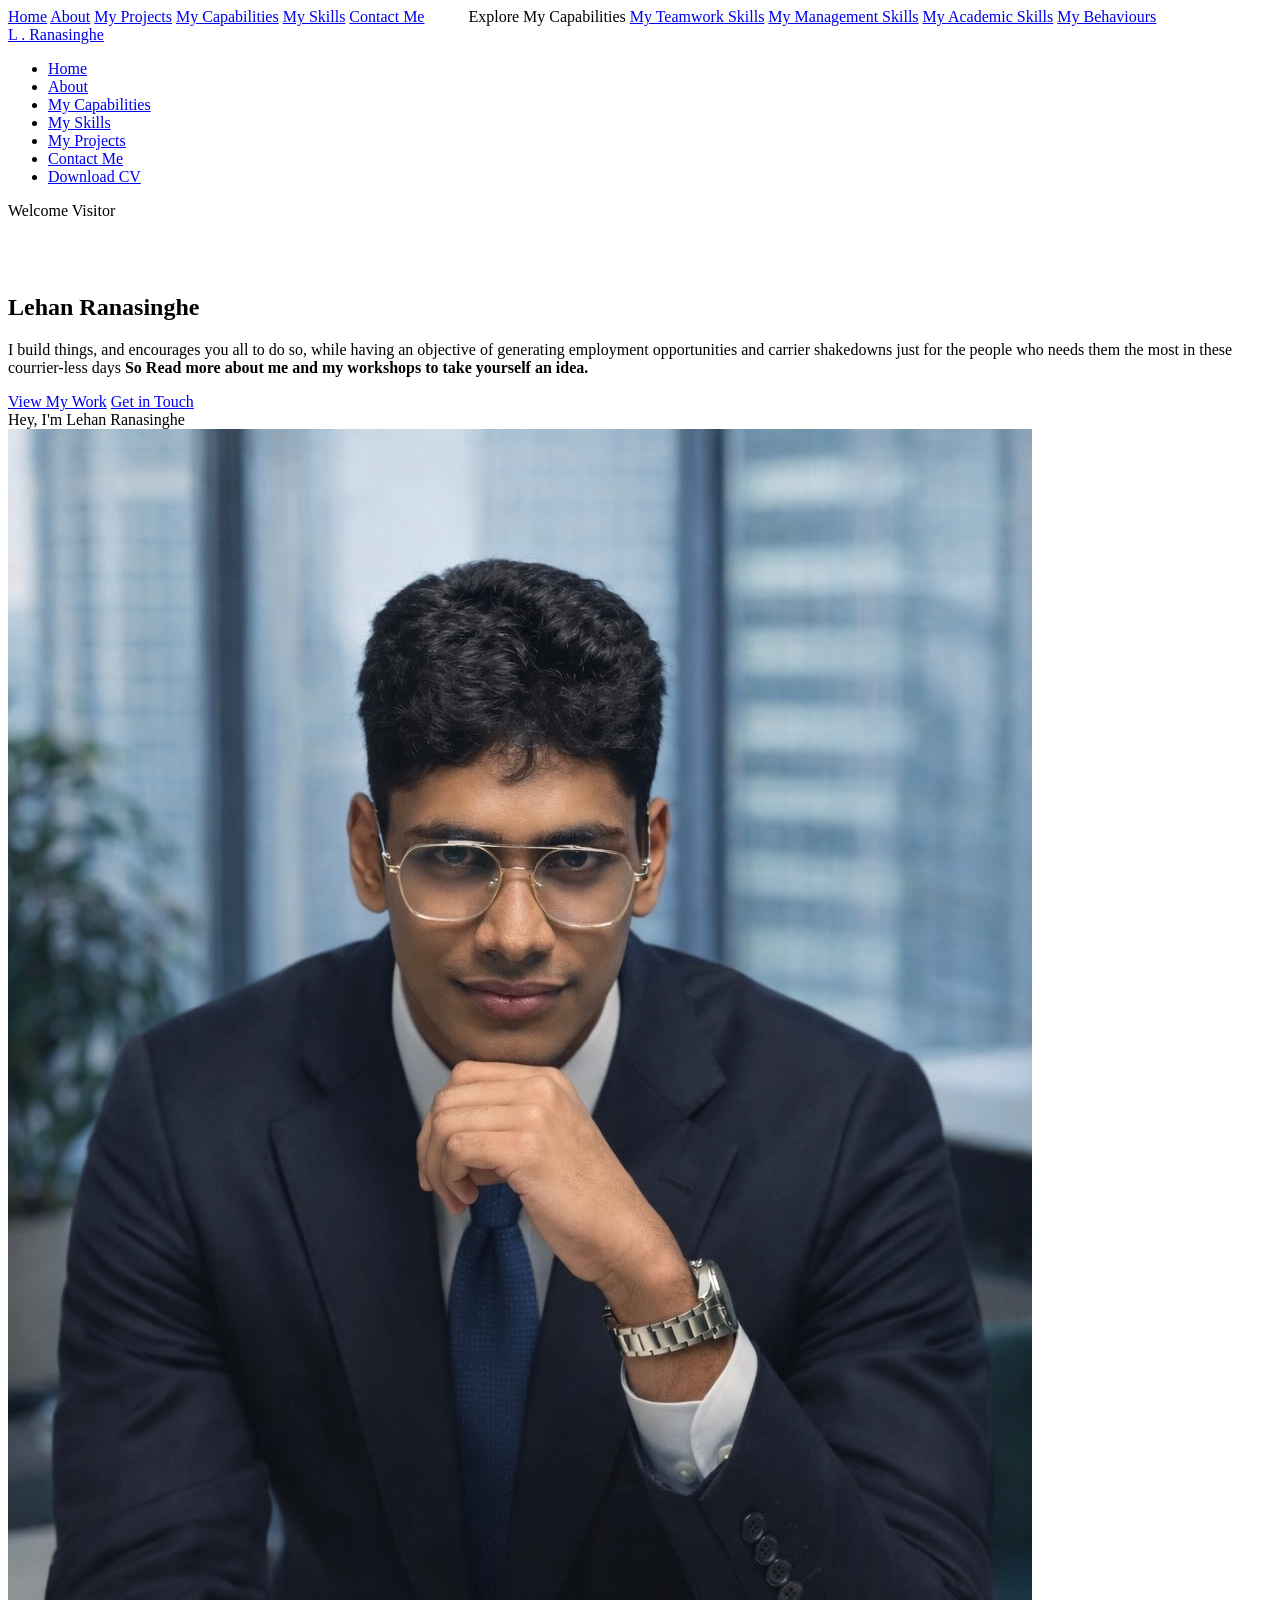
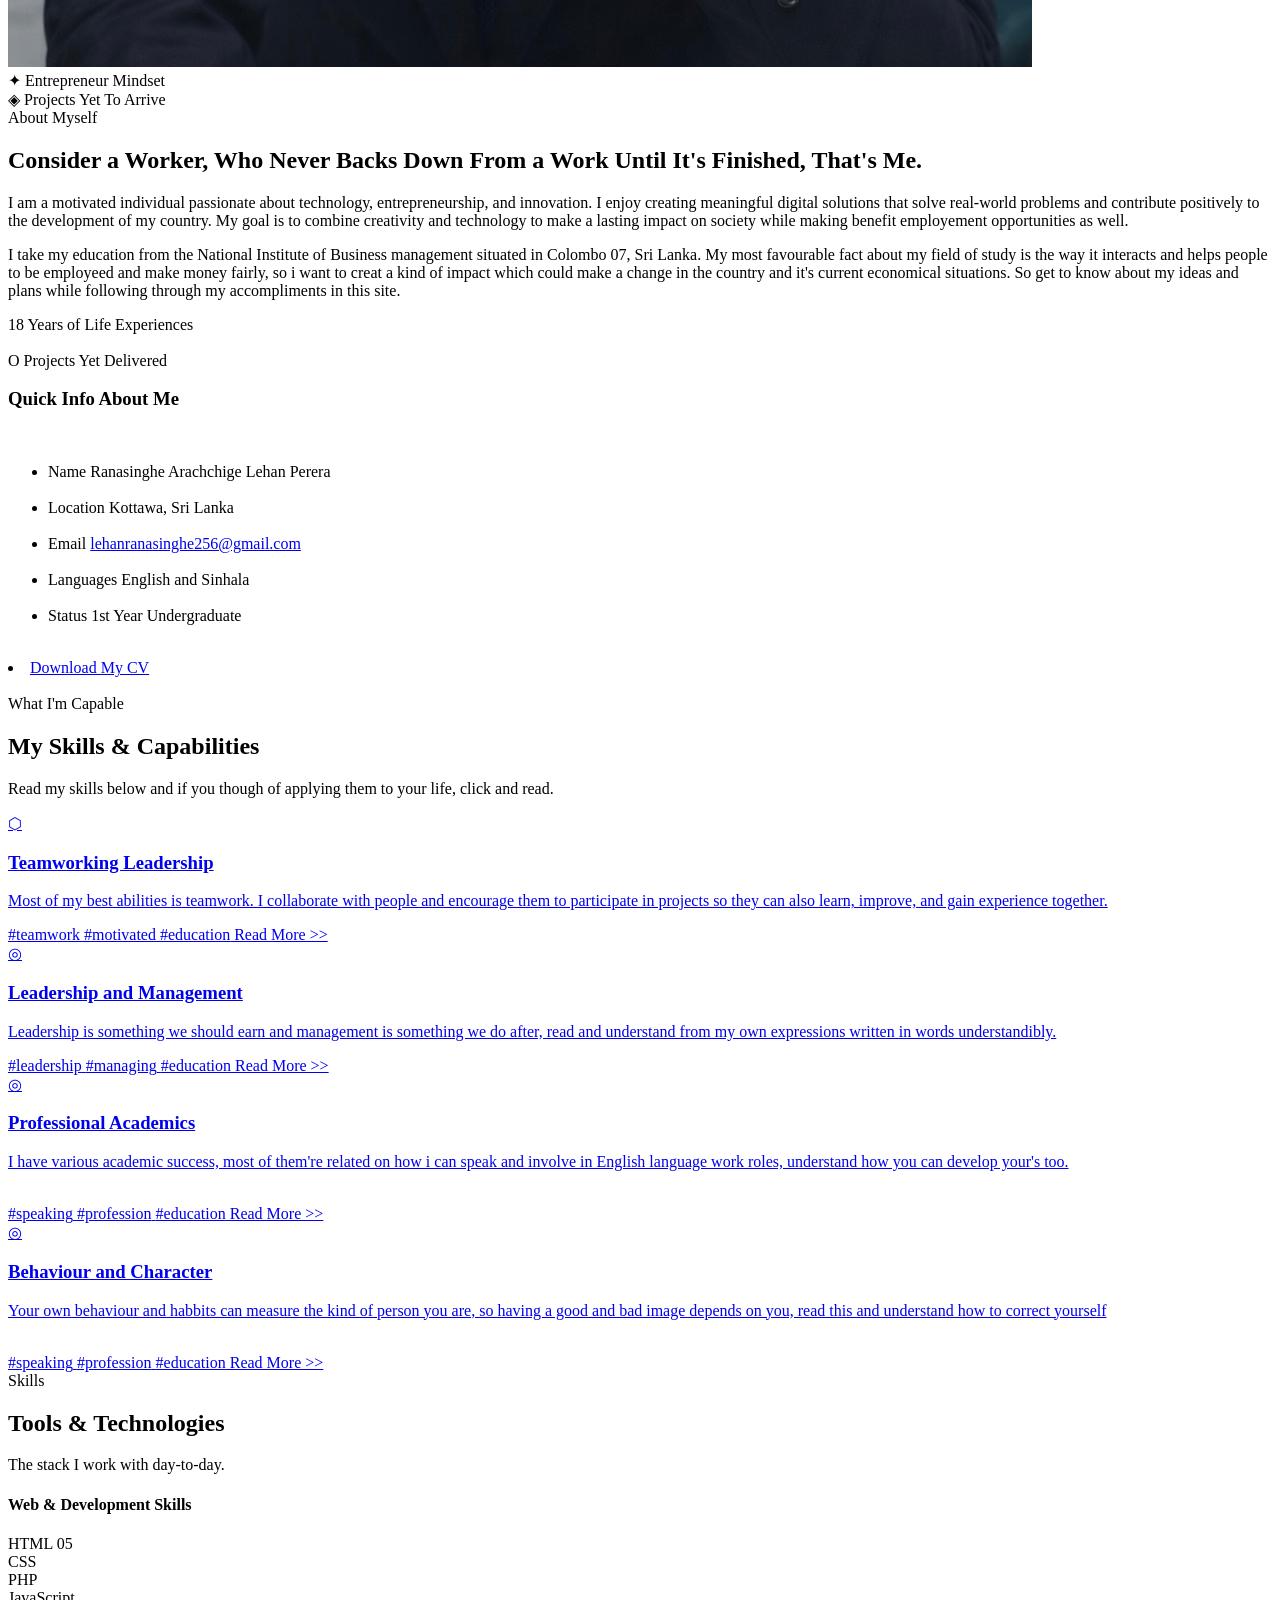
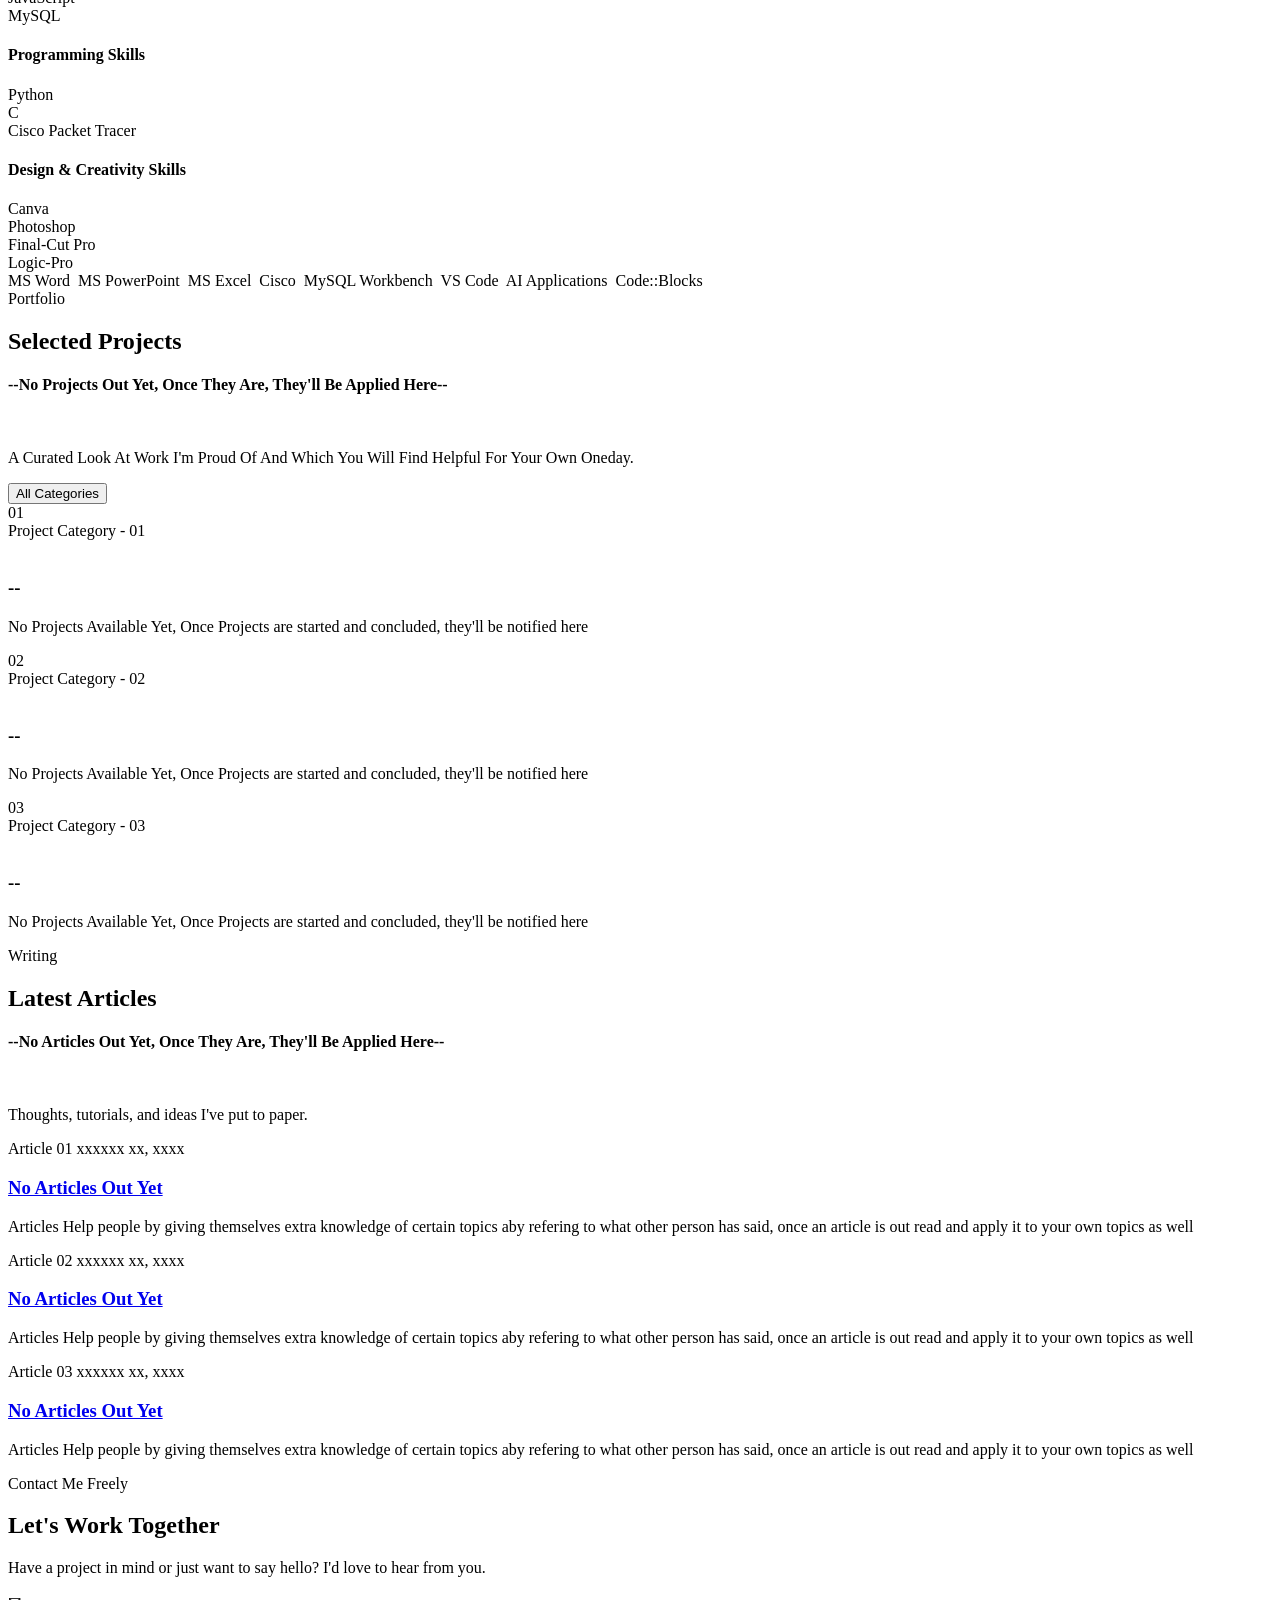
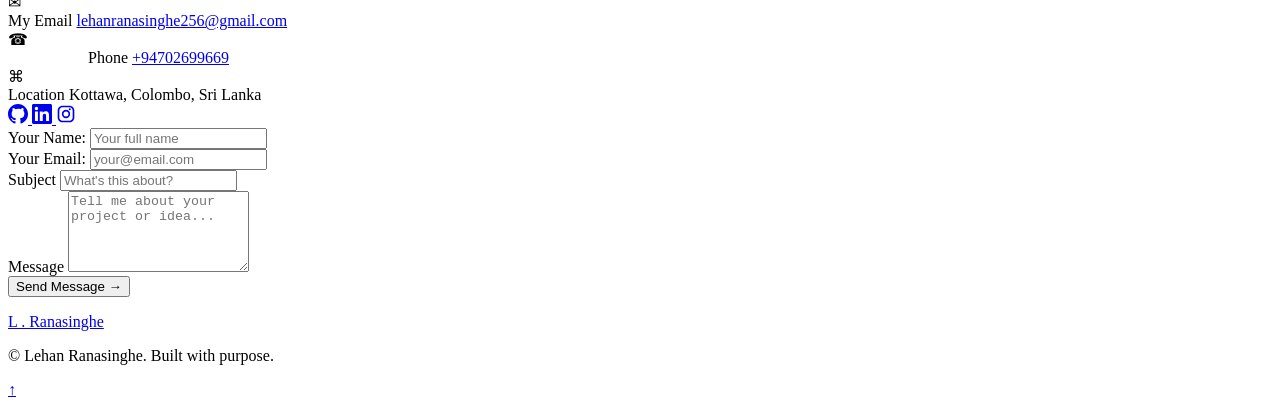
==== index.html @ 54880bdd "Add files via upload" ====
<!DOCTYPE html>
<html lang="en">
<head>
  <meta charset="UTF-8" />
  <meta name="viewport" content="width=device-width, initial-scale=1.0" />
  <title>Lehan Ranasinghe — Portfolio</title>
  <meta name="description" content="Personal portfolio — about me, roles, skills, projects, and contact." />
  <link rel="preconnect" href="https://fonts.googleapis.com" />
  <link rel="preconnect" href="https://fonts.gstatic.com" crossorigin />
  <link href="https://fonts.googleapis.com/css2?family=Syne:wght@400;500;600;700;800&family=DM+Sans:ital,opsz,wght@0,9..40,300;0,9..40,400;0,9..40,500;1,9..40,300&display=swap" rel="stylesheet" />
  <link rel="stylesheet" href="style.css" />
</head>
<body>
  <header>
    <!-- HAMBURGER BUTTON -->
    <div class="menu-btn" id="menuBtn">
        <span></span>
        <span></span>
        <span></span>
    </div>
</header>
<!-- MOBILE NAVIGATION -->
<nav class="mobile-menu" id="mobileMenu">
    <a href="#home">Home</a>
    <a href="#about">About</a>
    <a href="#projects">My Projects</a>
    <a href="#roles">My Capabilities</a>
    <a href="#skills">My Skills</a>
    <a href="#contact">Contact Me</a>
    &nbsp;&nbsp;&nbsp;&nbsp;&nbsp;&nbsp;&nbsp;&nbsp;&nbsp;&nbsp;Explore My Capabilities 
    <a href="teamwork.html">My Teamwork Skills</a>
    <a href="management.html">My Management Skills</a>
    <a href="academics.html">My Academic Skills</a>
    <a href="behaviour.html">My Behaviours</a>
</nav>
<!-- JAVASCRIPT -->
<script>
const menuBtn = document.getElementById("menuBtn");
const mobileMenu = document.getElementById("mobileMenu");
menuBtn.addEventListener("click", () => {

    menuBtn.classList.toggle("active");
    mobileMenu.classList.toggle("active");
});
</script>
  <!-- ═══════════ NAV ═══════════ -->
  <nav id="navbar">
    <div class="nav-inner">
      <a href="#home" class="nav-logo">L . Ranasinghe</a>
      <ul class="nav-links" id="navLinks">
        <li><a href="#home">Home</a></li>
        <li><a href="#about">About</a></li>
        <li><a href="#roles">My Capabilities</a></li>
        <li><a href="#skills">My Skills</a></li>
        <li><a href="#projects">My Projects</a></li>
        <li><a href="#contact">Contact Me</a></li>
        <li><a href="[data-uri]" class="nav-cta" download>Download CV</a></li>
      </ul>
    </div>
  </nav>
  <!-- ═══════════ HERO ═══════════ -->
  <section id="home" class="hero">
    <div class="hero-bg-grid"></div>
    <div class="hero-content">
      <div class="hero-badge">Welcome Visitor</div><br><br><br>
      <h1 class="hero-name">Lehan Ranasinghe<span class="dot"></span></h1>
      <p class="hero-sub">
        I build things, and encourages you all to do so, while having an objective of 
        generating employment opportunities and carrier shakedowns just for the people who
        needs them the most in these courrier-less days <strong>So Read more about me and my workshops to take yourself an idea.</strong>
      </p>
      <div class="hero-actions">
        <a href="#projects" class="btn btn-primary">View My Work</a>
        <a href="#contact" class="btn btn-ghost">Get in Touch</a>
      </div>
      <div class="hero-scroll">
        <span>Hey, I'm Lehan Ranasinghe</span>
        <div class="scroll-line"></div>
      </div>
    </div>
    <div class="hero-visual">
      <div class="avatar-ring">
        <div class="avatar-inner">
          <!-- Replace src with your actual photo -->
          <div class="avatar-initials"><img src="me.jpg" alt="Myself"></div>
        </div>
        <div class="ring r1"></div>
        <div class="ring r2"></div>
        <div class="ring r3"></div>
      </div>
      <div class="floating-card fc1">
        <span class="fc-icon">✦</span>
        <span>Entrepreneur Mindset</span>
      </div>
      <div class="floating-card fc2">
        <span class="fc-icon">◈</span>
        <span>Projects Yet To Arrive</span>
      </div>
    </div>
  </section>

  <!-- ═══════════ ABOUT ═══════════ -->
  <section id="about" class="section">
    <div class="container">
      <div class="section-label">About Myself</div>
      <div class="about-grid">
        <div class="about-text">
          <h2>Consider a Worker, Who Never Backs Down From a Work Until It's Finished, That's Me.</h2>
          <p>
            I am a motivated individual passionate about technology, entrepreneurship, and innovation. 
            I enjoy creating meaningful digital solutions that solve real-world problems and contribute positively to the development of my country.
             My goal is to combine creativity and technology to make a lasting impact on society while 
             making benefit employement opportunities as well.
          </p>
          <p>
            I take my education from the National Institute of Business management situated in Colombo 07, Sri Lanka.
            My most favourable fact about my field of study is the way it interacts and helps people to be employeed and make
            money fairly, so i want to creat a kind of impact which could make a change in the country and it's current economical
            situations. So get to know about my ideas and plans while following through my accompliments in this site.
          </p>
          <div class="about-stats">
            <div class="stat">
              <span class="stat-num">18</span>
              <span class="stat-label">Years of Life Experiences</span>
            </div>&nbsp;&nbsp;&nbsp;&nbsp;&nbsp;&nbsp;&nbsp;&nbsp;&nbsp;&nbsp;&nbsp;
            <div class="stat">
              <span class="stat-num">O</span>
              <span class="stat-label">Projects Yet Delivered</span>
            </div>
            <div class="stat">
              <span class="stat-num"></span>
              <span class="stat-label"></span>
            </div>
          </div>
        </div>
        <div class="about-aside">
          <div class="info-card">
            <h3>Quick Info About Me</h3><br>
            <ul class="info-list">
              <li>
                <span class="info-key">Name</span>
                <span class="info-val">Ranasinghe Arachchige Lehan Perera</span>
              </li><br>
              <li>
                <span class="info-key">Location</span>
                <span class="info-val">Kottawa, Sri Lanka</span>
              </li><br>
              <li>
                <span class="info-key">Email</span>
                <span class="info-val"><a href="mailto:you@example.com">lehanranasinghe256@gmail.com</a></span>
              </li><br>
              <li>
                <span class="info-key">Languages</span>
                <span class="info-val">English and Sinhala</span>
              </li><br>
              <li>
                <span class="info-key">Status</span>
                <span class="info-val available">1st Year Undergraduate</span>
              </li><br>
            </ul>
           <li><a href="[data-uri]" class="nav-cta" download>Download My CV</a></li>
            </a><br>
          </div>
        </div>
      </div>
    </div>
  </section>

  <!-- ═══════════ SKILLS ═══════════ -->
  <section id="roles" class="section section-dark">
    <div class="container">
      <div class="section-label">What I'm Capable</div>
      <h2 class="section-title">My Skills &amp; Capabilities</h2>
      <p class="section-sub">Read my skills below and if you though of applying them to your life, click and read.</p>
      <div class="roles-grid">

    <a href="teamwork.html" class="role-link">
    <div class="role-card">
    <div class="role-icon">⬡</div>
       <h3>Teamworking Leadership</h3>
    <p>
      Most of my best abilities is teamwork. I collaborate with people and
      encourage them to participate in projects so they can also learn,
      improve, and gain experience together.
    </p>
    <div class="role-tags">
      <span>#teamwork</span>
      <span>#motivated</span>
      <span>#education</span>
      Read More >>
    </div>
  </div>
</a>
        <a href="management.html" class="role-link">
        <div class="role-card">
          <div class="role-icon">◎</div>
          <h3>Leadership and Management</h3>
          <p>Leadership is something we should earn and management is something we do after, read and understand from my own expressions written in words understandibly.
          </p>
          <div class="role-tags">
            <span>#leadership</span>
            <span>#managing</span>
            <span>#education</span>
            Read More >>
      </div>
    </div>
</a>

           <a href="academics.html" class="role-link">
        <div class="role-card">
          <div class="role-icon">◎</div>
          <h3>Professional Academics</h3>
          <p>I have various academic success, most of them're related on how i can speak and involve in English language work roles, understand how you can develop your's too.
          </p><br>
          <div class="role-tags">
            <span>#speaking</span>
            <span>#profession</span>
            <span>#education</span>
            Read More >>
      </div>
    </div>
</a>

        <a href="behaviour.html" class="role-link">
        <div class="role-card">
          <div class="role-icon">◎</div>
          <h3>Behaviour and Character</h3>
          <p>Your own behaviour and habbits can measure the kind of person you are, so having a good and bad image depends on you, read this and understand how to correct yourself</p><br>
          <div class="role-tags">
            <span>#speaking</span>
            <span>#profession</span>
            <span>#education</span>
            Read More >>
      </div>
    </div>
</a>
  </section>

  <!-- ═══════════ SKILLS ═══════════ -->
  <section id="skills" class="section">
    <div class="container">
      <div class="section-label">Skills</div>
      <h2 class="section-title">Tools &amp; Technologies</h2>
      <p class="section-sub">The stack I work with day-to-day.</p>
      <div class="skills-categories">

        <div class="skills-group">
          <h4>Web &amp; Development Skills</h4>
          <div class="skills-list">
            <div class="skill-item">
              <span class="skill-name">HTML 05</span>
              <div class="skill-bar"><div class="skill-fill" style="--pct:90%"></div></div>
            </div>
            <div class="skill-item">
              <span class="skill-name">CSS</span>
              <div class="skill-bar"><div class="skill-fill" style="--pct:80%"></div></div>
            </div>
            <div class="skill-item">
              <span class="skill-name">PHP</span>
              <div class="skill-bar"><div class="skill-fill" style="--pct:75%"></div></div>
            </div>
            <div class="skill-item">
              <span class="skill-name">JavaScript</span>
              <div class="skill-bar"><div class="skill-fill" style="--pct:75%"></div></div>
            </div>
            <div class="skill-item">
              <span class="skill-name">MySQL</span>
              <div class="skill-bar"><div class="skill-fill" style="--pct:90%"></div></div>
            </div>
          </div>
        </div>

        <div class="skills-group">
          <h4>Programming Skills</h4>
          <div class="skills-list">
            <div class="skill-item">
              <span class="skill-name">Python</span>
              <div class="skill-bar"><div class="skill-fill" style="--pct:85%"></div></div>
            </div>
            <div class="skill-item">
              <span class="skill-name">C</span>
              <div class="skill-bar"><div class="skill-fill" style="--pct:70%"></div></div>
            </div>
            <div class="skill-item">
              <span class="skill-name">Cisco Packet Tracer</span>
              <div class="skill-bar"><div class="skill-fill" style="--pct:65%"></div></div>
            </div>
          </div>
        </div>

        <div class="skills-group">
          <h4>Design &amp; Creativity Skills</h4>
          <div class="skills-list">
            <div class="skill-item">
              <span class="skill-name">Canva</span>
              <div class="skill-bar"><div class="skill-fill" style="--pct:95%"></div></div>
            </div>
            <div class="skill-item">
              <span class="skill-name">Photoshop</span>
              <div class="skill-bar"><div class="skill-fill" style="--pct:78%"></div></div>
            </div>
            <div class="skill-item">
              <span class="skill-name">Final-Cut Pro</span>
              <div class="skill-bar"><div class="skill-fill" style="--pct:60%"></div></div>
            </div>
             <div class="skill-item">
              <span class="skill-name">Logic-Pro</span>
              <div class="skill-bar"><div class="skill-fill" style="--pct:78%"></div></div>
            </div>
          </div>
        </div>

      </div>

      <div class="tools-cloud">
        <span>MS Word</span>&nbsp;
        <span>MS PowerPoint</span>&nbsp;
        <span>MS Excel</span>&nbsp;
        <span>Cisco</span>&nbsp;
        <span>MySQL Workbench</span>&nbsp;
        <span>VS Code</span>&nbsp;
        <span>AI Applications</span>&nbsp;
        <span>Code::Blocks</span>&nbsp;
      </div>
    </div>
  </section>

  <!-- ═══════════ PROJECTS ═══════════ -->
  <section id="projects" class="section section-dark">
    <div class="container">
      <div class="section-label">Portfolio</div>
      <h2 class="section-title">Selected Projects</h2>
      <h4>--No Projects Out Yet, Once They Are, They'll Be Applied Here--</h4><br>
      <p class="section-sub">A Curated Look At Work I'm Proud Of And Which You Will Find Helpful For Your Own Oneday.</hp>

      <div class="projects-filter">
        <button class="filter-btn active" data-filter="all">All Categories</button>
      </div>

      <div class="projects-grid" id="projectsGrid">
        <div class="project-card" data-cat="cat1">
          <div class="project-num">01</div>
          <div class="project-body">
            <div class="project-tags"><span>Project Category - 01</span></span></div><br>
            <h3> -- </h3>
            <p>No Projects Available Yet, Once Projects are started and concluded, they'll be notified here</p>
            <div class="project-links">
              <!--<a href="#" target="_blank">Live Demo →</a>
              <a href="#" target="_blank">GitHub →</a> -->
            </div>
          </div>
        </div>

        <div class="project-card" data-cat="cat1">
          <div class="project-num">02</div>
          <div class="project-body">
            <div class="project-tags"><span>Project Category - 02</span></span></div><br>
            <h3> -- </h3>
            <p>No Projects Available Yet, Once Projects are started and concluded, they'll be notified here</p>
            <div class="project-links">
              <!--<a href="#" target="_blank">Live Demo →</a>
              <a href="#" target="_blank">GitHub →</a> -->
            </div>
          </div>
        </div>

         <div class="project-card" data-cat="cat1">
          <div class="project-num">03</div>
          <div class="project-body">
            <div class="project-tags"><span>Project Category - 03</span></span></div><br>
            <h3> -- </h3>
            <p>No Projects Available Yet, Once Projects are started and concluded, they'll be notified here</p>
            <div class="project-links">
              <!--<a href="#" target="_blank">Live Demo →</a>
              <a href="#" target="_blank">GitHub →</a> -->
            </div>
          </div>
        </div>

        <!-- <div class="project-card" data-cat="cat3">
          <div class="project-num">04</div>
          <div class="project-body">
            <div class="project-tags"><span>Category 3</span></div>
            <h3>Project Title Four</h3>
            <p>A concise description of what this project is, what problem it solves, and what impact it had. Be proud of it.</p>
            <div class="project-links">
              <a href="#" target="_blank">Live Demo →</a>
              <a href="#" target="_blank">GitHub →</a>
            </div>
          </div>
        </div>

        <div class="project-card" data-cat="cat2">
          <div class="project-num">05</div>
          <div class="project-body">
            <div class="project-tags"><span>Category 2</span></div>
            <h3>Project Title Five</h3>
            <p>A concise description of what this project is, what problem it solves, and what impact it had. Be proud of it.</p>
            <div class="project-links">
              <a href="#" target="_blank">Live Demo →</a>
              <a href="#" target="_blank">GitHub →</a>
            </div>
          </div>
        </div>

        <div class="project-card" data-cat="cat3">
          <div class="project-num">06</div>
          <div class="project-body">
            <div class="project-tags"><span>Category 3</span></div>
            <h3>Project Title Six</h3>
            <p>A concise description of what this project is, what problem it solves, and what impact it had. Be proud of it.</p>
            <div class="project-links">
              <a href="#" target="_blank">Live Demo →</a>
              <a href="#" target="_blank">GitHub →</a>
            </div>
          </div>
        </div> 
      </div> 
    </div> -->
  </section> 

  <!-- ═══════════ BLOG ═══════════ -->
  <section id="blog" class="section">
    <div class="container">
      <div class="section-label">Writing</div>
      <h2 class="section-title">Latest Articles</h2>
      <h4>--No Articles Out Yet, Once They Are, They'll Be Applied Here--</h4><br>
      <p class="section-sub">Thoughts, tutorials, and ideas I've put to paper.</p>
      <div class="blog-grid">

        <article class="blog-card">
          <div class="blog-meta">
            <span class="blog-cat">Article 01</span>
            <span class="blog-date">xxxxxx xx, xxxx</span>
          </div>
          <h3><a href="#">No Articles Out Yet</a></h3>
          <p>Articles Help people by giving themselves extra knowledge of certain topics aby refering to what other person has said, once an article is
            out read and apply it to your own topics as well</p>
           <!-- <a href="#" class="blog-read">Read Article →</a> -->
        </article>

          <article class="blog-card">
          <div class="blog-meta">
            <span class="blog-cat">Article 02</span>
            <span class="blog-date">xxxxxx xx, xxxx</span>
          </div>
          <h3><a href="#">No Articles Out Yet</a></h3>
          <p>Articles Help people by giving themselves extra knowledge of certain topics aby refering to what other person has said, once an article is
            out read and apply it to your own topics as well</p>
           <!-- <a href="#" class="blog-read">Read Article →</a> -->
        </article>

          <article class="blog-card">
          <div class="blog-meta">
            <span class="blog-cat">Article 03</span>
            <span class="blog-date">xxxxxx xx, xxxx</span>
          </div>
          <h3><a href="#">No Articles Out Yet</a></h3>
          <p>Articles Help people by giving themselves extra knowledge of certain topics aby refering to what other person has said, once an article is
            out read and apply it to your own topics as well</p>
           <!-- <a href="#" class="blog-read">Read Article →</a> -->
        </article>

      </div>
    </div>
  </section>

  <!-- ═══════════ CONTACT ═══════════ -->
  <section id="contact" class="section section-dark">
    <div class="container">
      <div class="section-label">Contact Me Freely</div>
      <h2 class="section-title">Let's Work Together</h2>
      <p class="section-sub">Have a project in mind or just want to say hello? I'd love to hear from you.</p>

      <div class="contact-grid">
        <div class="contact-info">
          <div class="contact-item">
            <div class="contact-icon">✉</div>
            <div>
              <span class="contact-label">My Email</span>
              <a href="mailto:lehanranasinghe256@gmail.com" class="contact-value">lehanranasinghe256@gmail.com</a>
            </div>
          </div>
          <div class="contact-item">
            <div class="contact-icon">☎</div>
            <div>
              <span class="contact-label">&nbsp;&nbsp;&nbsp;&nbsp;&nbsp;&nbsp;&nbsp;&nbsp;&nbsp;&nbsp;&nbsp;&nbsp;&nbsp;&nbsp;&nbsp;&nbsp;&nbsp;&nbsp;&nbsp;&nbsp;Phone</span>
              <a href="tel:+94702699669" class="contact-value">+94702699669</a>
            </div>
          </div>
          <div class="contact-item">
            <div class="contact-icon">⌘</div>
            <div>
              <span class="contact-label">Location</span>
              <span class="contact-value">Kottawa, Colombo, Sri Lanka</span>
            </div>
          </div>
          <div class="social-links">
            <a href="https://github.com/lehanranasinghe256" target="_blank" class="social-btn" aria-label="GitHub">
              <svg width="20" height="20" viewBox="0 0 24 24" fill="currentColor"><path d="M12 0C5.374 0 0 5.373 0 12c0 5.302 3.438 9.8 8.207 11.387.599.111.793-.261.793-.577v-2.234c-3.338.726-4.033-1.416-4.033-1.416-.546-1.387-1.333-1.756-1.333-1.756-1.089-.745.083-.729.083-.729 1.205.084 1.839 1.237 1.839 1.237 1.07 1.834 2.807 1.304 3.492.997.107-.775.418-1.305.762-1.604-2.665-.305-5.467-1.334-5.467-5.931 0-1.311.469-2.381 1.236-3.221-.124-.303-.535-1.524.117-3.176 0 0 1.008-.322 3.301 1.23A11.509 11.509 0 0112 5.803c1.02.005 2.047.138 3.006.404 2.291-1.552 3.297-1.23 3.297-1.23.653 1.653.242 2.874.118 3.176.77.84 1.235 1.911 1.235 3.221 0 4.609-2.807 5.624-5.479 5.921.43.372.823 1.102.823 2.222v3.293c0 .319.192.694.801.576C20.566 21.797 24 17.3 24 12c0-6.627-5.373-12-12-12z"/></svg>
            </a>
            <a href="https://linkedin.com/in/lehanranasinghe" target="_blank" class="social-btn" aria-label="LinkedIn">
              <svg width="20" height="20" viewBox="0 0 24 24" fill="currentColor"><path d="M20.447 20.452h-3.554v-5.569c0-1.328-.027-3.037-1.852-3.037-1.853 0-2.136 1.445-2.136 2.939v5.667H9.351V9h3.414v1.561h.046c.477-.9 1.637-1.85 3.37-1.85 3.601 0 4.267 2.37 4.267 5.455v6.286zM5.337 7.433a2.062 2.062 0 01-2.063-2.065 2.064 2.064 0 112.063 2.065zm1.782 13.019H3.555V9h3.564v11.452zM22.225 0H1.771C.792 0 0 .774 0 1.729v20.542C0 23.227.792 24 1.771 24h20.451C23.2 24 24 23.227 24 22.271V1.729C24 .774 23.2 0 22.222 0h.003z"/></svg>
            </a>
            <a href="https://www.instagram.com/itzunreal_256" target="_blank" class="social-btn" aria-label="Instagram">
              <svg width="20" height="20" viewBox="0 0 24 24" fill="currentColor">
              <path d="M7.75 2C4.574 2 2 4.574 2 7.75v8.5C2 19.426 4.574 22 7.75 22h8.5C19.426 22 22 19.426 22 16.25v-8.5C22 4.574 19.426 2 16.25 2h-8.5zm0 2h8.5C18.322 4 20 5.678 20 7.75v8.5C20 18.322 18.322 20 16.25 20h-8.5C5.678 20 4 18.322 4 16.25v-8.5C4 5.678 5.678 4 7.75 4zm8.75 1a1.25 1.25 0 100 2.5 1.25 1.25 0 000-2.5zM12 7a5 5 0 100 10 5 5 0 000-10zm0 2a3 3 0 110 6 3 3 0 010-6z"/>
              </svg>
            </a>
            </a>
          </div>
        </div>

        <form class="contact-form" id="contactForm" onsubmit="handleFormSubmit(event)">
          <div class="form-row">
            <div class="form-group">
              <label for="name">Your Name:</label>
              <input type="text" id="name" placeholder="Your full name" required />
            </div>
            <div class="form-group">
              <label for="email">Your Email:</label>
              <input type="email" id="email" placeholder="your@email.com" required />
            </div>
          </div>
          <div class="form-group">
            <label for="subject">Subject</label>
            <input type="text" id="subject" placeholder="What's this about?" required />
          </div>
          <div class="form-group">
            <label for="message">Message</label>
            <textarea id="message" rows="5" placeholder="Tell me about your project or idea..." required></textarea>
          </div>
          <button type="submit" class="btn btn-primary full-width" id="submitBtn">
            Send Message →
          </button>
          <p class="form-note" id="formStatus"></p>
        </form>
      </div>
    </div>
    <script>
function handleFormSubmit(event) {
    event.preventDefault();

    const submitBtn = document.getElementById("submitBtn");
    const formStatus = document.getElementById("formStatus");

    // Get input values
    const name = document.getElementById("name").value;
    const email = document.getElementById("email").value;
    const subject = document.getElementById("subject").value;

    // Change button text while "sending"
    submitBtn.innerHTML = "Sending...";
    submitBtn.disabled = true;

    // Simulate sending process
    setTimeout(() => {
        formStatus.innerHTML = `
            ✅ Thank you, <strong>${name}</strong>! 
            Your message about "<strong>${subject}</strong>" has been sent successfully.
        `;

        formStatus.style.color = "#22c55e";

        // Reset form
        document.getElementById("contactForm").reset();

        // Restore button
        submitBtn.innerHTML = "Send Message →";
        submitBtn.disabled = false;
    }, 1500);
}
</script>
  </section>

  <!-- ═══════════ FOOTER ═══════════ -->
  <footer class="footer">
    <div class="container">
      <div class="footer-inner">
        <a href="#home" class="nav-logo">L . Ranasinghe<span class="dot"></span></a>
        <p class="footer-copy">© <span id="year"></span> Lehan Ranasinghe. Built with purpose.</p>
        <a href="#home" class="back-top" aria-label="Back to top">↑</a>
      </div>
    </div>
  </footer>

  <script src="script.js"></script>
</body>
</html>
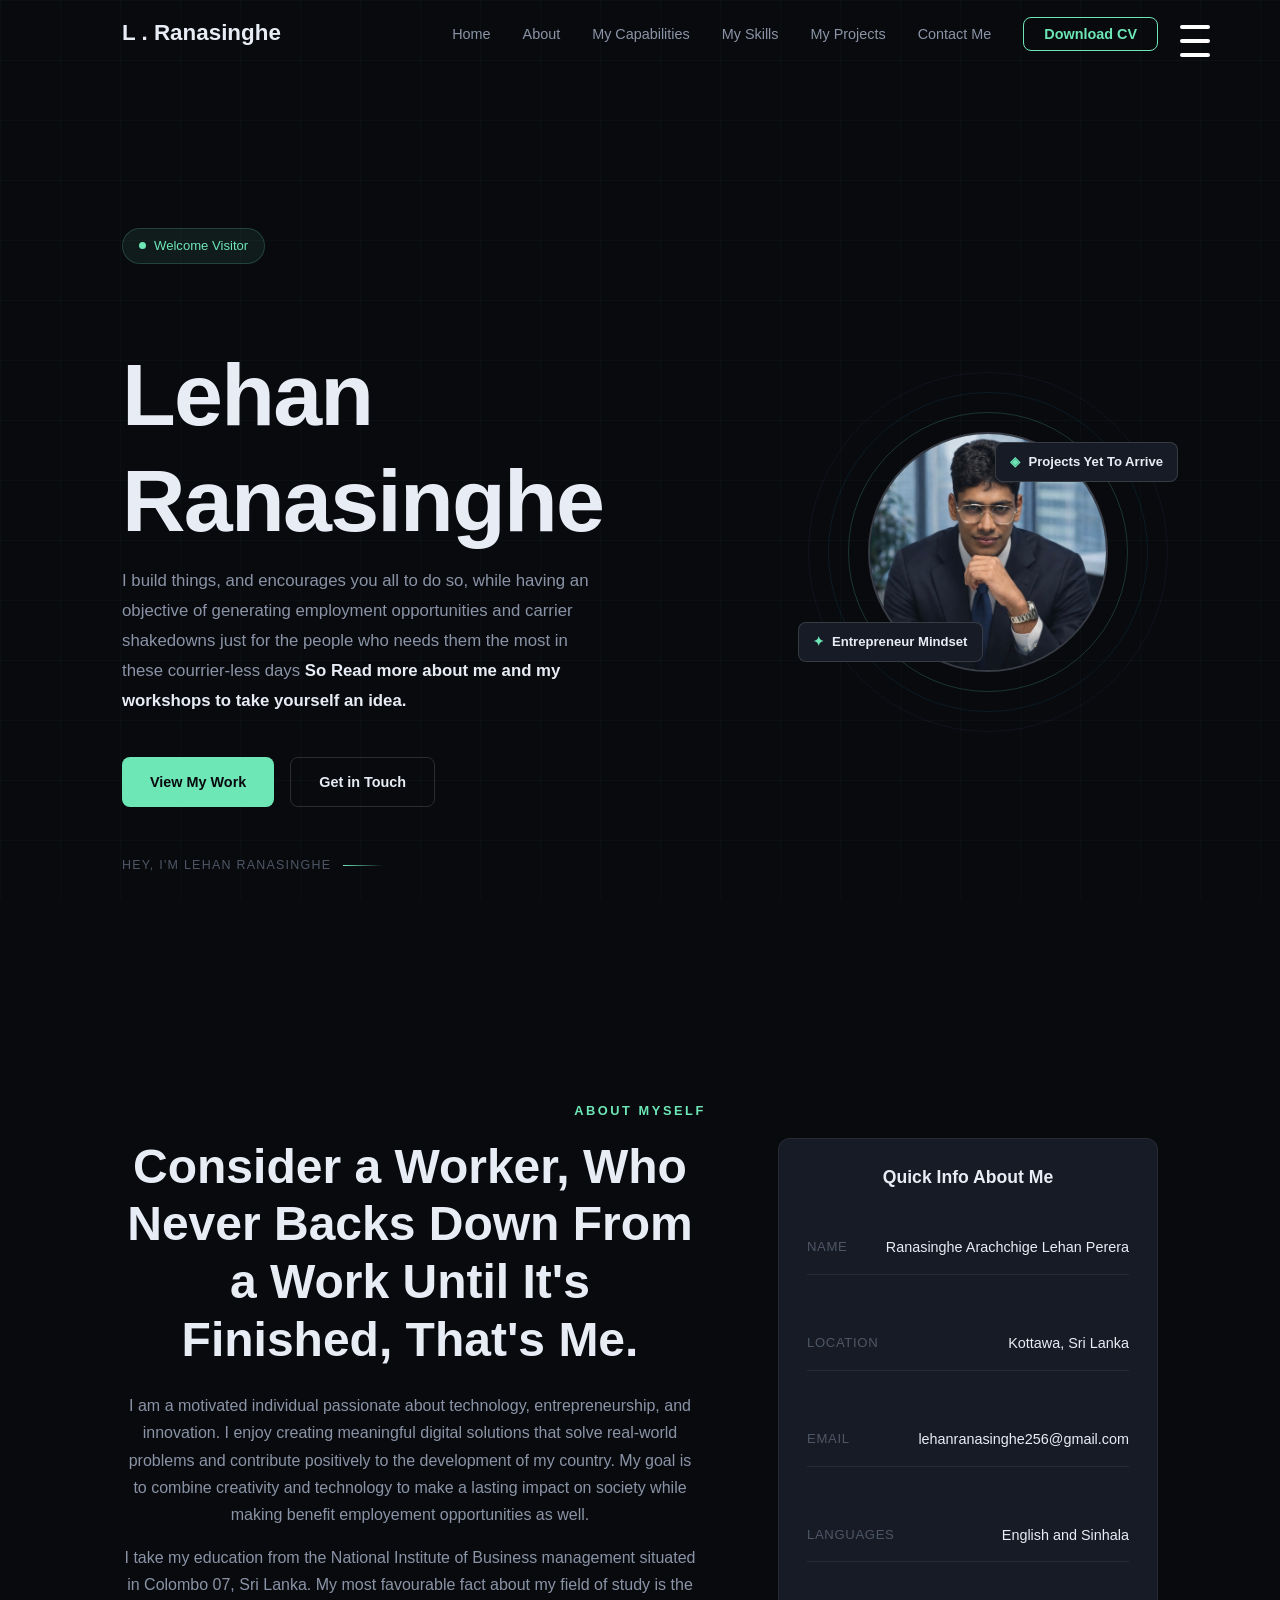
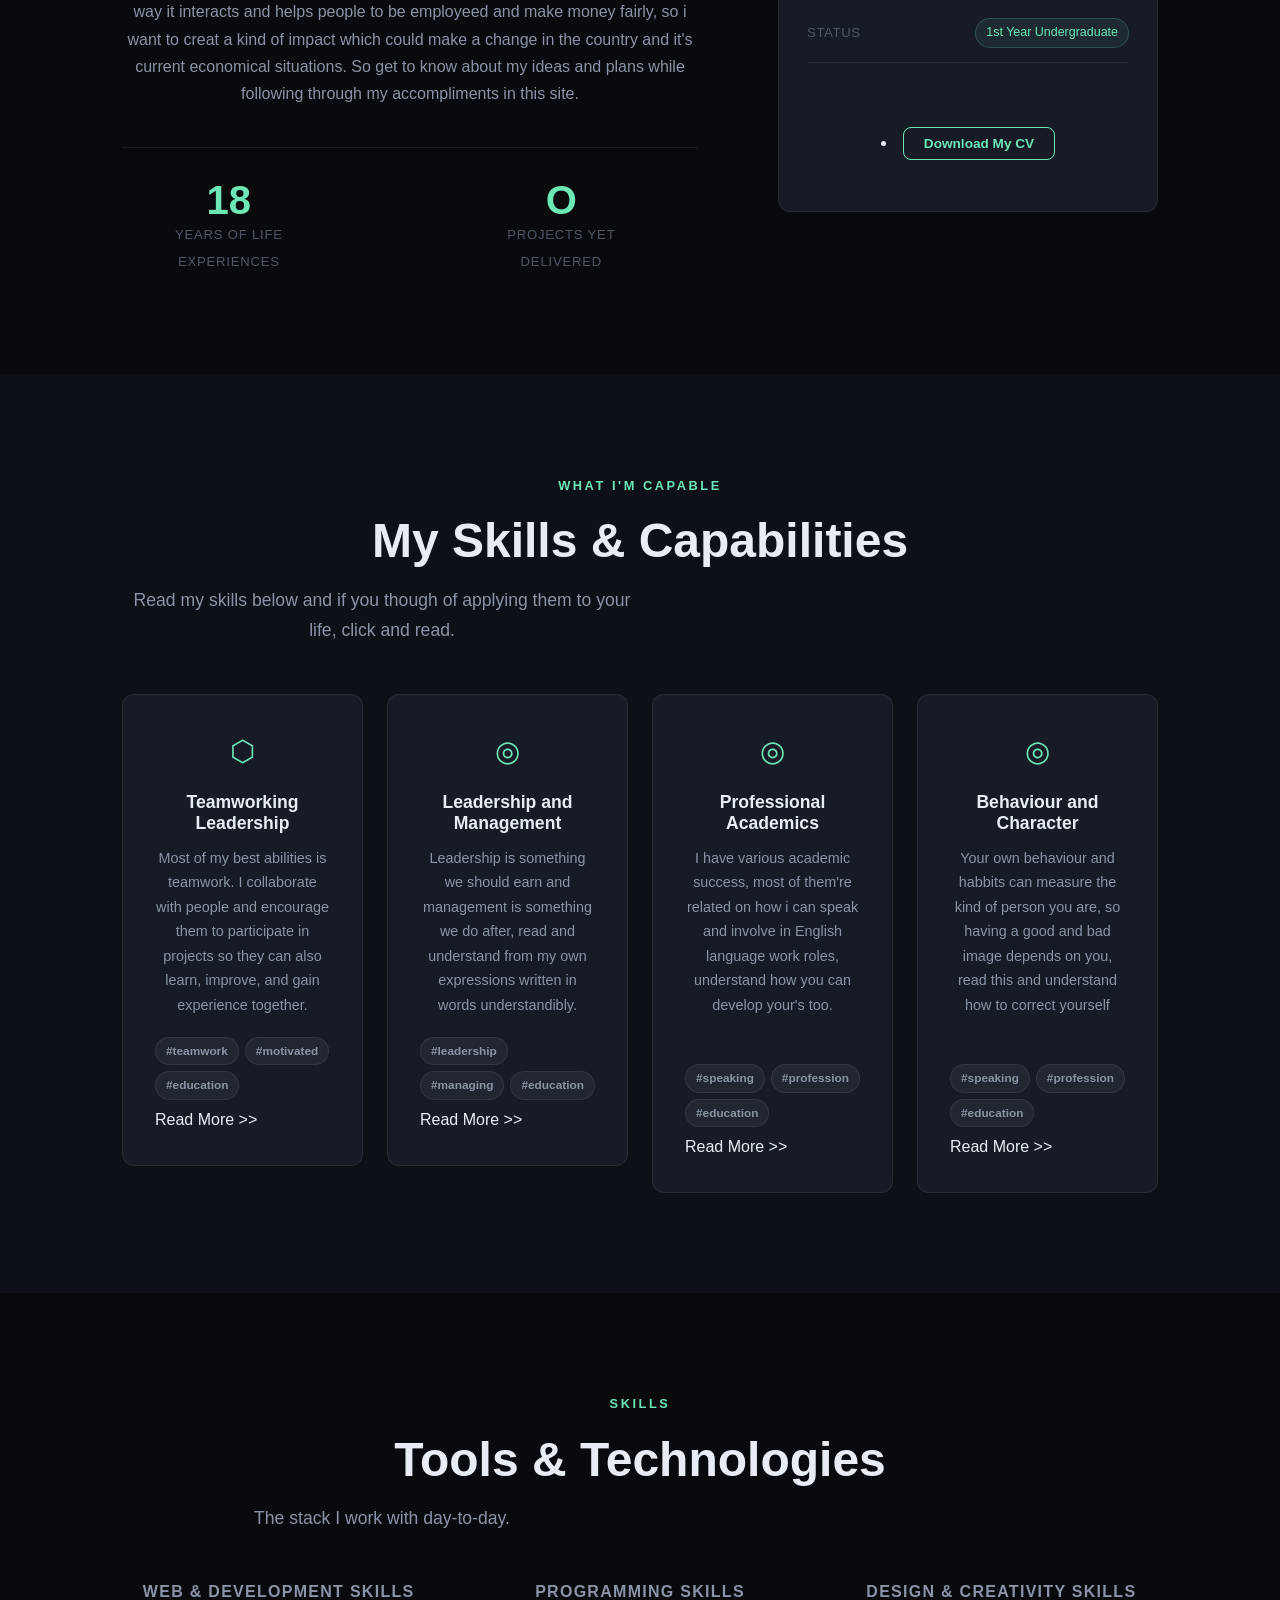
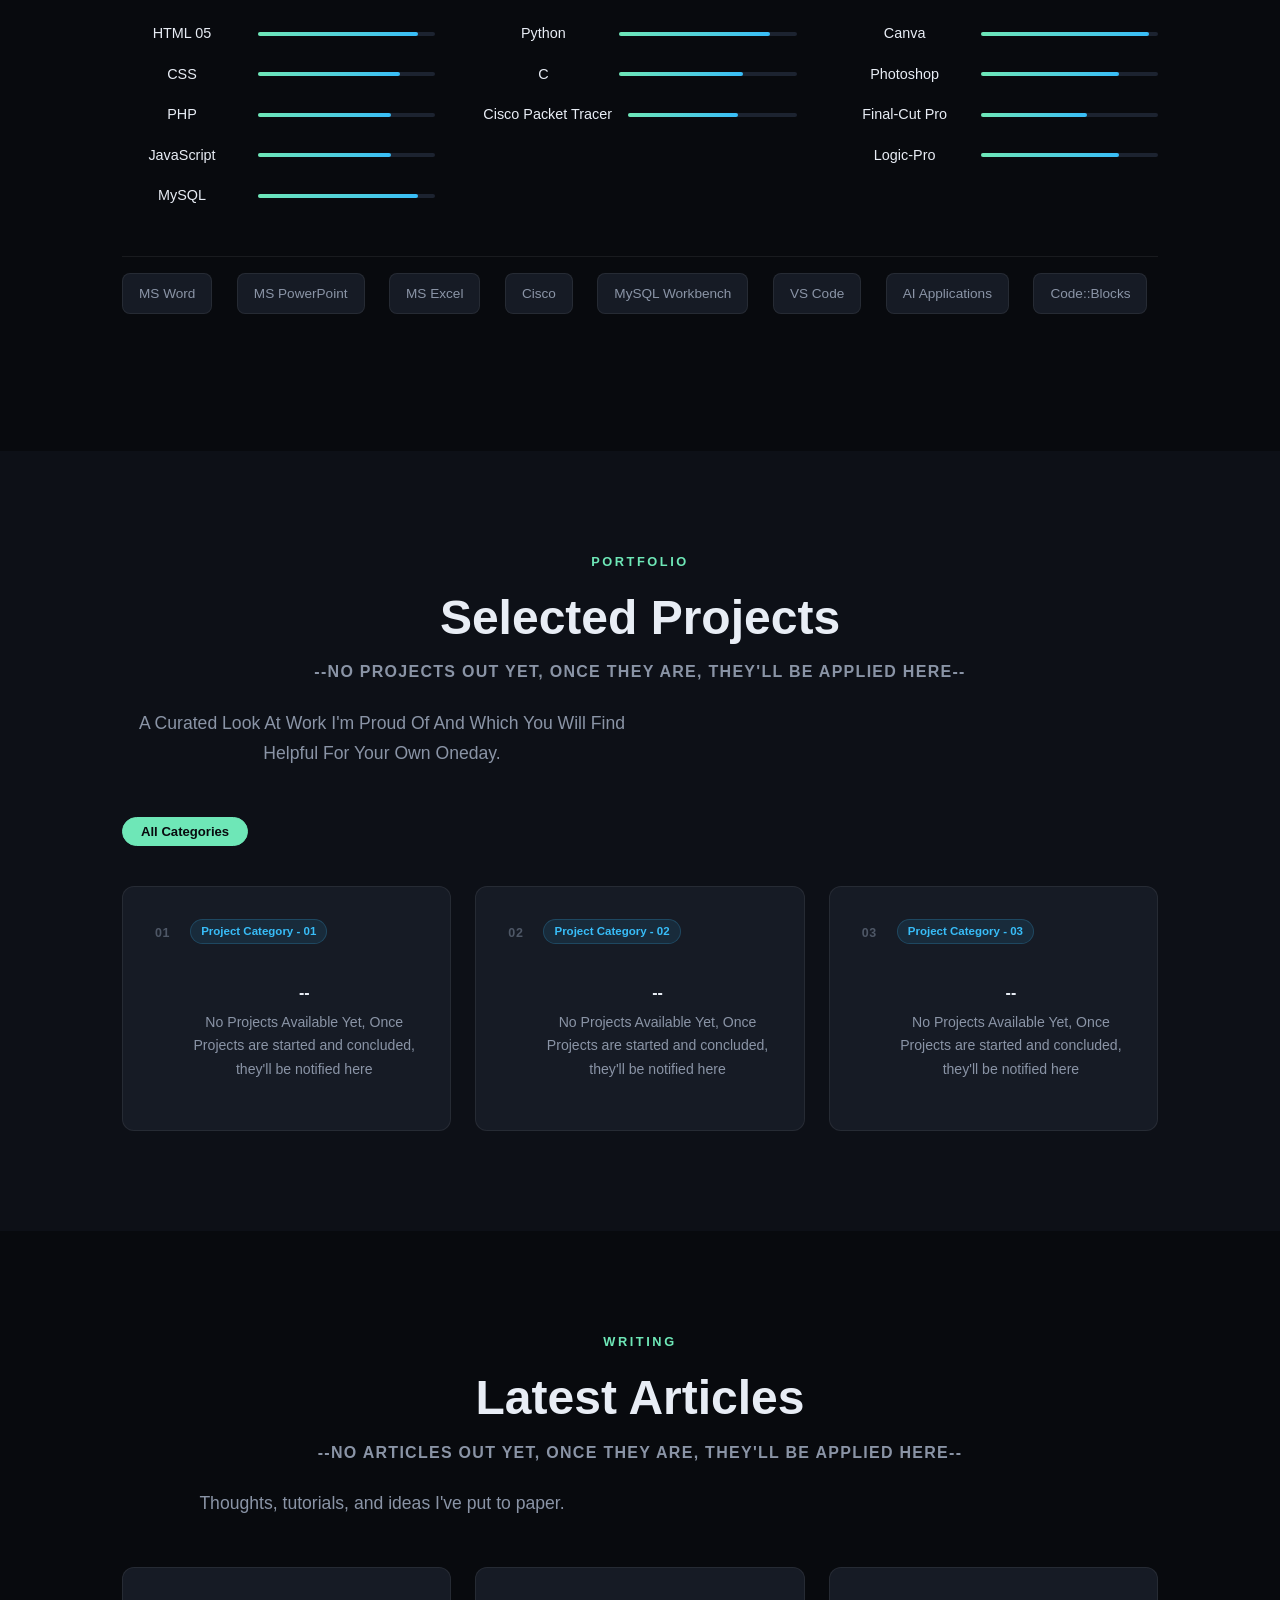
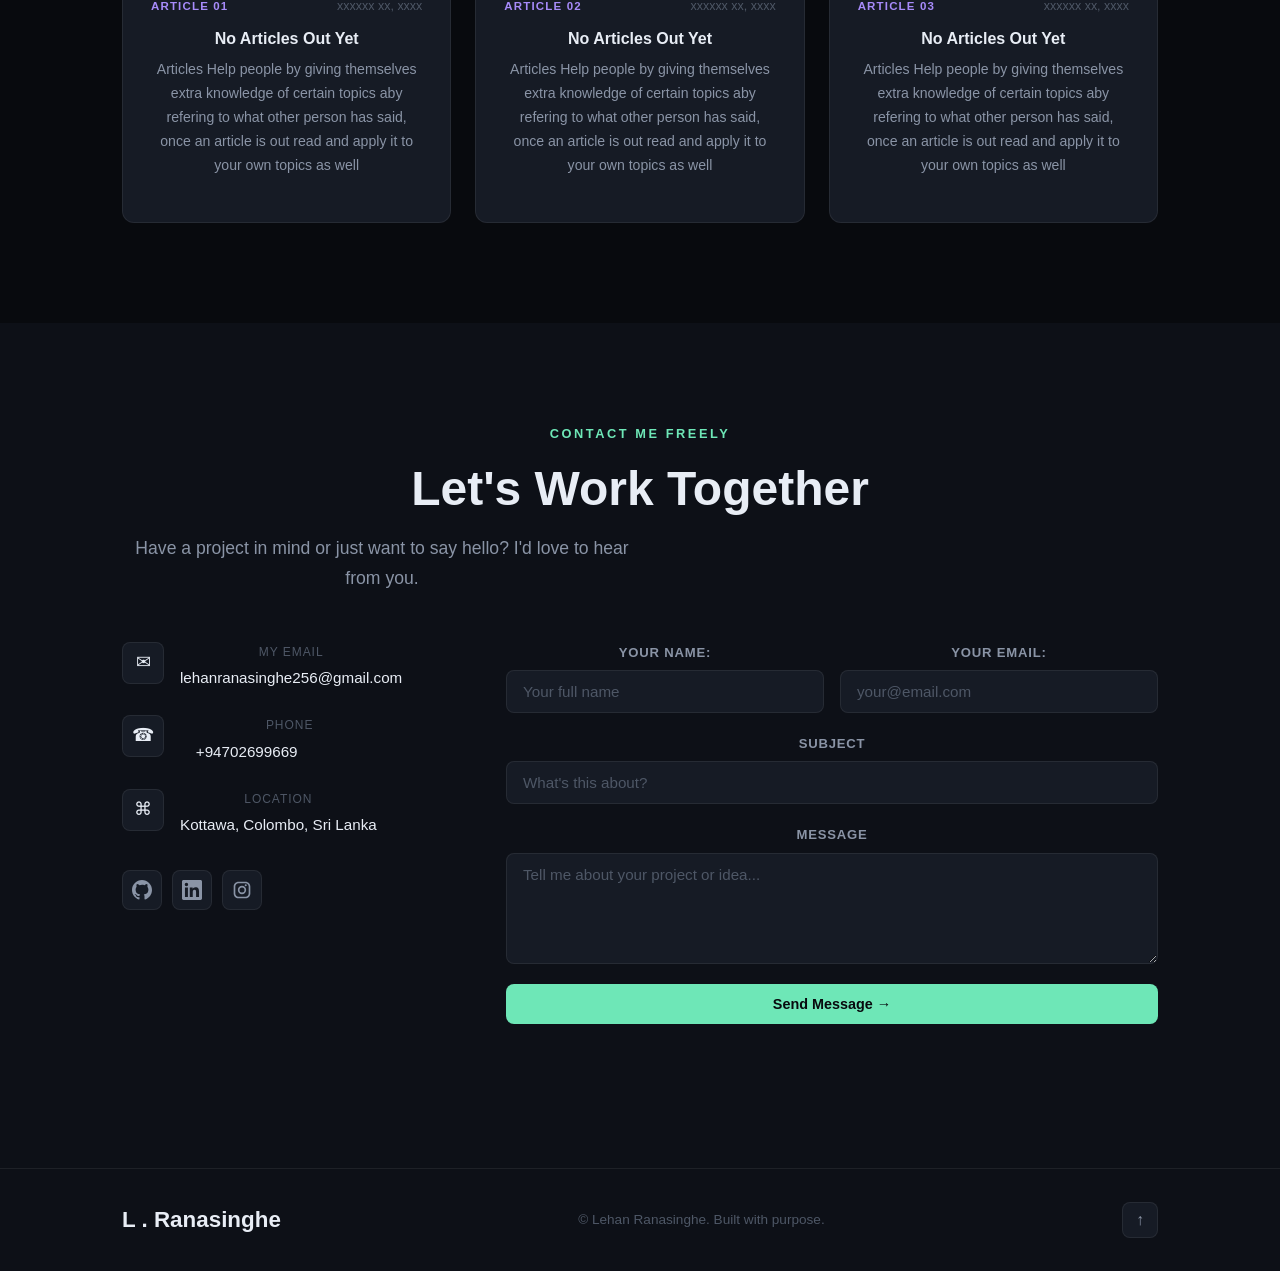
==== commit 10fe3926: "Add files via upload" ====
--- a/index.html
+++ b/index.html
@@ -9,6 +9,63 @@
   <link rel="preconnect" href="https://fonts.gstatic.com" crossorigin />
   <link href="https://fonts.googleapis.com/css2?family=Syne:wght@400;500;600;700;800&family=DM+Sans:ital,opsz,wght@0,9..40,300;0,9..40,400;0,9..40,500;1,9..40,300&display=swap" rel="stylesheet" />
   <link rel="stylesheet" href="style.css" />
+  <style>
+    /* HAMBURGER BUTTON */
+.menu-btn {
+    width: 30px;
+    cursor: pointer;
+    display: flex;
+    flex-direction:column;
+    gap: 0px;
+    position: fixed;
+    top: 20px;
+    right: 70px;
+    z-index: 1001;
+}
+
+.menu-btn span {
+    height: 4px;
+    width: 100%;
+    background: white;
+    border-radius: 5px;
+    transition: 0.50s;
+}
+
+.mobile-menu {
+    position: fixed;
+    top: -100%;
+    left: 0;
+    width: 100%;
+    height: 100vh; /* FULL SCREEN HEIGHT */
+    background: #111;
+    transition: top 0.5s ease;
+    z-index: 1000;
+
+    display: flex;
+    flex-direction: column;
+    align-items: center;
+
+    overflow-y: auto; /* ALLOW MENU ITSELF TO SCROLL */
+}
+
+/* SHOW MENU */
+.mobile-menu.active {
+    top: 0;
+}
+
+/* MENU LINKS */
+.mobile-menu a {
+    color: white;
+    text-decoration: none;
+    margin: 5px 0;
+    font-size: 20px;
+    transition: 0.10s;
+}
+
+.mobile-menu a:hover {
+    color: #5c55df;
+}
+  </style>
 </head>
 <body>
   <header>
@@ -26,8 +83,7 @@
     <a href="#projects">My Projects</a>
     <a href="#roles">My Capabilities</a>
     <a href="#skills">My Skills</a>
-    <a href="#contact">Contact Me</a>
-    &nbsp;&nbsp;&nbsp;&nbsp;&nbsp;&nbsp;&nbsp;&nbsp;&nbsp;&nbsp;Explore My Capabilities 
+    <a href="#contact">Contact Me</a><br><br>
     <a href="teamwork.html">My Teamwork Skills</a>
     <a href="management.html">My Management Skills</a>
     <a href="academics.html">My Academic Skills</a>
@@ -37,10 +93,32 @@
 <script>
 const menuBtn = document.getElementById("menuBtn");
 const mobileMenu = document.getElementById("mobileMenu");
+
 menuBtn.addEventListener("click", () => {
 
     menuBtn.classList.toggle("active");
     mobileMenu.classList.toggle("active");
+
+    // STOP BACKGROUND SCROLL
+    if (mobileMenu.classList.contains("active")) {
+        document.body.style.overflow = "hidden";
+    } else {
+        document.body.style.overflow = "auto";
+    }
+});
+
+/* CLOSE MENU WHEN A LINK IS CLICKED */
+const navLinks = mobileMenu.querySelectorAll("a");
+
+navLinks.forEach(link => {
+    link.addEventListener("click", () => {
+
+        mobileMenu.classList.remove("active");
+        menuBtn.classList.remove("active");
+
+        // ENABLE SCROLL AGAIN
+        document.body.style.overflow = "auto";
+    });
 });
 </script>
   <!-- ═══════════ NAV ═══════════ -->
--- a/style.css
+++ b/style.css
@@ -0,0 +1,905 @@
+/* ════════════════════════════════════════════════
+   PORTFOLIO — style.css
+   Dark & Sleek Professional Theme
+   Font: Syne (headings) + DM Sans (body)
+   ════════════════════════════════════════════════ */
+
+   body{
+    font-family:'Times New Roman';
+    background:#050816;
+    color:white;
+}
+
+/* HEADER */
+header{
+    display:flex;
+    justify-content:space-between;
+    padding:50px 34px;
+}
+
+/* HAMBURGER MENU */
+.menu-btn{
+    width:35px;
+    z-index:100001;
+}
+
+.menu-btn span{
+    display:block;
+    width:100%;
+    height:3px;
+    background:white;
+    margin:5px 0;
+    border-radius:10px;
+    transition:0.5s;
+}
+/* MOBILE MENU */
+
+.mobile-menu{
+    position:fixed;
+    right:-100%;
+    background:#0b1023;
+    display:flex;
+    flex-direction:column;
+    padding-top:80px;
+    transition:0.50s ease;
+    z-index:100;
+}
+
+.mobile-menu a{
+    color:white;
+    text-decoration:none;
+    padding:10px 50px;
+    font-size:22px;
+    transition:0.5s;
+}
+
+.mobile-menu a:hover{
+    background:#16213e;
+}
+
+/* ACTIVE MENU */
+
+.mobile-menu.active{
+    left:0;
+}
+
+/* ANIMATION */
+
+.menu-btn.active span:nth-child(1){
+    transform:rotate(45deg) translate(7px, 8px);
+}
+
+.menu-btn.active span:nth-child(2){
+    opacity:0;
+}
+
+.menu-btn.active span:nth-child(3){
+    transform:rotate(-45deg) translate(7px, -8px);
+}
+
+/* ─── TOKENS ─── */
+:root {
+  --bg: #080a0e;
+  --bg2: #0d1017;
+  --bg3: #131720;
+  --surface: #161b25;
+  --surface2: #1c2330;
+  --border: rgba(255,255,255,0.07);
+  --border-hover: rgba(255,255,255,0.14);
+  --accent: #6ee7b7;
+  --accent2: #38bdf8;
+  --accent3: #a78bfa;
+  --text: #e8edf5;
+  --text2: #8a94a6;
+  --text3: #4e5766;
+  --radius: 12px;
+  --radius-sm: 8px;
+  --nav-h: 68px;
+  --transition: 0.3s cubic-bezier(0.4,0,0.2,1);
+}
+.container {
+  text-align:center;
+}
+/* ─── RESET ─── */
+*, *::before, *::after { box-sizing: border-box; margin: 0; padding: 0; }
+html { scroll-behavior: smooth; scroll-padding-top: var(--nav-h); }
+body {
+  font-family: 'DM Sans', sans-serif;
+  background: var(--bg);
+  color: var(--text);
+  font-size: 16px;
+  line-height: 1.7;
+  overflow-x: hidden;
+}
+a { color: inherit; text-decoration: none; }
+img { max-width: 100%; display: block; }
+ul { list-style: none; }
+
+/* ─── TYPOGRAPHY ─── */
+h1, h2, h3, h4 { font-family: 'Syne', sans-serif; line-height: 1.2; }
+h1 { font-size: clamp(2.8rem, 7vw, 5.5rem); font-weight: 800; }
+h2 { font-size: clamp(2rem, 4vw, 3rem); font-weight: 700; }
+h3 { font-size: 1.3rem; font-weight: 600; }
+h4 { font-size: 1rem; font-weight: 600; color: var(--text2); text-transform: uppercase; letter-spacing: 0.08em; }
+p { color: var(--text2); }
+strong { color: var(--text); }
+
+.dot { color: var(--accent); }
+
+/* ─── LAYOUT ─── */
+.container {
+  max-width: 1100px;
+  margin: 0 auto;
+  padding: 0 2rem;
+}
+.section {
+  padding: 100px 0;
+}
+.section-dark {
+  background: var(--bg2);
+}
+.section-label {
+  font-family: 'Syne', sans-serif;
+  font-size: 0.8rem;
+  font-weight: 700;
+  letter-spacing: 0.2em;
+  text-transform: uppercase;
+  color: var(--accent);
+  margin-bottom: 1rem;
+}
+.section-title {
+  margin-bottom: 1rem;
+  color: var(--text);
+}
+.section-sub {
+  font-size: 1.1rem;
+  margin-bottom: 3rem;
+  max-width: 520px;
+}
+
+/* ─── BUTTONS ─── */
+.btn {
+  display: inline-flex;
+  align-items: center;
+  gap: 8px;
+  padding: 0.75rem 1.75rem;
+  border-radius: var(--radius-sm);
+  font-family: 'Syne', sans-serif;
+  font-size: 0.9rem;
+  font-weight: 600;
+  cursor: pointer;
+  transition: var(--transition);
+  border: none;
+  outline: none;
+}
+.btn-primary {
+  background: var(--accent);
+  color: #080a0e;
+}
+.btn-primary:hover {
+  background: #a7f3d0;
+  transform: translateY(-2px);
+}
+.btn-ghost {
+  background: transparent;
+  color: var(--text);
+  border: 1px solid var(--border-hover);
+}
+.btn-ghost:hover {
+  border-color: var(--accent);
+  color: var(--accent);
+  transform: translateY(-2px);
+}
+.full-width { width: 100%; justify-content: center; }
+
+/* ─── NAV ─── */
+#navbar {
+  position: fixed;
+  top: 0;
+  left: 0;
+  right: 0;
+  z-index: 1000;
+  height: var(--nav-h);
+  border-bottom: 1px solid transparent;
+  transition: var(--transition);
+}
+#navbar.scrolled {
+  background: rgba(8,10,14,0.92);
+  backdrop-filter: blur(20px);
+  -webkit-backdrop-filter: blur(20px);
+  border-bottom-color: var(--border);
+}
+.nav-inner {
+  max-width: 1100px;
+  margin: 0 auto;
+  padding: 0 2rem;
+  height: 100%;
+  display: flex;
+  align-items: center;
+  justify-content: space-between;
+}
+.nav-logo {
+  font-family: 'Syne', sans-serif;
+  font-size: 1.4rem;
+  font-weight: 800;
+  color: var(--text);
+}
+.nav-links {
+  display: flex;
+  align-items: center;
+  gap: 2rem;
+}
+.nav-links a {
+  font-family: 'DM Sans', sans-serif;
+  font-size: 0.9rem;
+  color: var(--text2);
+  transition: color var(--transition);
+}
+.nav-links a:hover { color: var(--text); }
+.nav-links a.active { color: var(--accent); }
+.nav-cta {
+  padding: 0.5rem 1.25rem;
+  border: 1px solid var(--accent);
+  border-radius: var(--radius-sm);
+  color: var(--accent) !important;
+  font-family: 'Syne', sans-serif;
+  font-weight: 600;
+  font-size: 0.85rem;
+  transition: var(--transition) !important;
+}
+.nav-cta:hover {
+  background: var(--accent);
+  color: #080a0e !important;
+}
+.nav-toggle {
+  display: none;
+  flex-direction: column;
+  gap: 5px;
+  cursor: pointer;
+  background: none;
+  border: none;
+  padding: 4px;
+}
+.nav-toggle span {
+  display: block;
+  width: 24px;
+  height: 2px;
+  background: var(--text);
+  border-radius: 2px;
+  transition: var(--transition);
+}
+
+/* ─── HERO ─── */
+.hero {
+  min-height: 100vh;
+  display: flex;
+  align-items: center;
+  padding: var(--nav-h) 2rem 4rem;
+  max-width: 1100px;
+  margin: 0 auto;
+  gap: 4rem;
+  position: relative;
+}
+.hero-bg-grid {
+  position: fixed;
+  inset: 0;
+  z-index: -1;
+  background-image:
+    linear-gradient(rgba(110,231,183,0.03) 1px, transparent 1px),
+    linear-gradient(90deg, rgba(110,231,183,0.03) 1px, transparent 1px);
+  background-size: 60px 60px;
+  pointer-events: none;
+}
+.hero-content {
+  flex: 1;
+  animation: fadeUp 0.9s ease both;
+}
+.hero-badge {
+  display: inline-flex;
+  align-items: center;
+  gap: 8px;
+  padding: 6px 16px;
+  background: rgba(110,231,183,0.08);
+  border: 1px solid rgba(110,231,183,0.2);
+  border-radius: 100px;
+  font-size: 0.82rem;
+  color: var(--accent);
+  margin-bottom: 1.5rem;
+}
+.hero-badge::before {
+  content: '';
+  width: 7px;
+  height: 7px;
+  background: var(--accent);
+  border-radius: 50%;
+  animation: pulse 2s infinite;
+}
+.hero-name {
+  color: var(--text);
+  margin-bottom: 0.75rem;
+  letter-spacing: -0.02em;
+}
+.hero-title {
+  font-family: 'Syne', sans-serif;
+  font-size: 1.25rem;
+  font-weight: 500;
+  color: var(--accent2);
+  margin-bottom: 1.25rem;
+  min-height: 2rem;
+}
+.hero-title::after {
+  content: '|';
+  animation: blink 1s step-end infinite;
+  color: var(--accent2);
+}
+.hero-sub {
+  font-size: 1.05rem;
+  max-width: 480px;
+  margin-bottom: 2.5rem;
+  line-height: 1.8;
+}
+.hero-actions { display: flex; gap: 1rem; flex-wrap: wrap; margin-bottom: 3rem; }
+.hero-scroll {
+  display: flex;
+  align-items: center;
+  gap: 12px;
+  font-size: 0.78rem;
+  color: var(--text3);
+  letter-spacing: 0.1em;
+  text-transform: uppercase;
+}
+.scroll-line {
+  width: 40px;
+  height: 1px;
+  background: linear-gradient(90deg, var(--accent), transparent);
+  animation: scrollAnim 2s ease infinite;
+}
+
+/* Hero visual */
+.hero-visual {
+  flex-shrink: 0;
+  width: 340px;
+  height: 340px;
+  position: relative;
+  animation: fadeUp 0.9s 0.2s ease both;
+}
+.avatar-ring {
+  position: relative;
+  width: 100%;
+  height: 100%;
+}
+.avatar-inner {
+  position: absolute;
+  inset: 50px;
+  border-radius: 50%;
+  background: var(--surface);
+  border: 2px solid var(--border-hover);
+  display: flex;
+  align-items: center;
+  justify-content: center;
+  overflow: hidden;
+  z-index: 3;
+}
+.avatar-initials {
+  font-family: 'Syne', sans-serif;
+  font-size: 3rem;
+  font-weight: 800;
+  color: var(--accent);
+}
+.avatar-inner img {
+  width: 100%;
+  height: 100%;
+  object-fit: cover;
+}
+.ring {
+  position: absolute;
+  border-radius: 50%;
+  border: 1px solid;
+}
+.r1 { inset: 30px; border-color: rgba(110,231,183,0.2); animation: spin 20s linear infinite; }
+.r2 { inset: 10px; border-color: rgba(56,189,248,0.1); animation: spin 30s linear infinite reverse; }
+.r3 { inset: -10px; border-color: rgba(167,139,250,0.07); animation: spin 40s linear infinite; }
+.floating-card {
+  position: absolute;
+  background: var(--surface);
+  border: 1px solid var(--border-hover);
+  border-radius: var(--radius-sm);
+  padding: 8px 14px;
+  font-size: 0.82rem;
+  font-family: 'Syne', sans-serif;
+  font-weight: 600;
+  display: flex;
+  align-items: center;
+  gap: 8px;
+  z-index: 4;
+  white-space: nowrap;
+}
+.fc-icon { color: var(--accent); }
+.fc1 { bottom: 60px; left: -20px; animation: floatCard 4s ease-in-out infinite; }
+.fc2 { top: 60px; right: -20px; animation: floatCard 4s 2s ease-in-out infinite; }
+
+/* ─── ABOUT ─── */
+.about-grid {
+  display: grid;
+  grid-template-columns: 1fr 380px;
+  gap: 5rem;
+  align-items: start;
+}
+.about-text h2 { color: var(--text); margin-bottom: 1.5rem; }
+.about-text p { margin-bottom: 1rem; }
+.about-stats {
+  display: flex;
+  gap: 2.5rem;
+  margin-top: 2.5rem;
+  padding-top: 2rem;
+  border-top: 1px solid var(--border);
+}
+.stat-num {
+  display: block;
+  font-family: 'Syne', sans-serif;
+  font-size: 2.5rem;
+  font-weight: 800;
+  color: var(--accent);
+  line-height: 1;
+}
+.stat-label {
+  font-size: 0.82rem;
+  color: var(--text3);
+  text-transform: uppercase;
+  letter-spacing: 0.06em;
+}
+.info-card {
+  background: var(--surface);
+  border: 1px solid var(--border);
+  border-radius: var(--radius);
+  padding: 1.75rem;
+}
+.info-card h3 {
+  font-size: 1.1rem;
+  margin-bottom: 1.25rem;
+  color: var(--text);
+}
+.info-list { display: flex; flex-direction: column; gap: 0.9rem; margin-bottom: 1.5rem; }
+.info-list li {
+  display: flex;
+  justify-content: space-between;
+  align-items: center;
+  font-size: 0.9rem;
+  padding-bottom: 0.9rem;
+  border-bottom: 1px solid var(--border);
+}
+.info-list li:last-child { border-bottom: none; padding-bottom: 0; }
+.info-key { color: var(--text3); font-size: 0.82rem; text-transform: uppercase; letter-spacing: 0.05em; }
+.info-val { color: var(--text); }
+.info-val a:hover { color: var(--accent); }
+.available {
+  color: var(--accent) !important;
+  background: rgba(110,231,183,0.08);
+  padding: 3px 10px;
+  border-radius: 100px;
+  font-size: 0.78rem;
+  border: 1px solid rgba(110,231,183,0.2);
+}
+
+/* ─── ROLES ─── */
+.roles-grid {
+  display: grid;
+  grid-template-columns: repeat(auto-fit, minmax(240px, 1fr));
+  gap: 1.5rem;
+}
+.role-card {
+  background: var(--surface);
+  border: 1px solid var(--border);
+  border-radius: var(--radius);
+  padding: 2rem;
+  transition: var(--transition);
+  cursor: default;
+}
+.role-card:hover {
+  border-color: var(--border-hover);
+  transform: translateY(-4px);
+  background: var(--surface2);
+}
+.role-icon {
+  font-size: 1.8rem;
+  margin-bottom: 1rem;
+  color: var(--accent);
+}
+.role-card h3 { color: var(--text); margin-bottom: 0.75rem; font-size: 1.1rem; }
+.role-card p { font-size: 0.9rem; margin-bottom: 1.25rem; }
+.role-tags { display: flex; flex-wrap: wrap; gap: 6px; }
+.role-tags span {
+  font-size: 0.74rem;
+  padding: 3px 10px;
+  border-radius: 100px;
+  background: rgba(255,255,255,0.05);
+  border: 1px solid var(--border);
+  color: var(--text2);
+  font-family: 'Syne', sans-serif;
+  font-weight: 600;
+}
+
+/* ─── SKILLS ─── */
+.skills-categories {
+  display: grid;
+  grid-template-columns: repeat(auto-fit, minmax(280px, 1fr));
+  gap: 3rem;
+  margin-bottom: 3rem;
+}
+.skills-group h4 { margin-bottom: 1.25rem; }
+.skills-list { display: flex; flex-direction: column; gap: 1rem; }
+.skill-item { display: flex; align-items: center; gap: 1rem; }
+.skill-name { font-size: 0.9rem; color: var(--text); min-width: 120px; }
+.skill-bar {
+  flex: 1;
+  height: 4px;
+  background: var(--surface2);
+  border-radius: 2px;
+  overflow: visible;
+  position: relative;
+}
+.skill-fill {
+  height: 100%;
+  width: var(--pct, 0%);
+  background: linear-gradient(90deg, var(--accent), var(--accent2));
+  border-radius: 2px;
+  transition: width 1.2s cubic-bezier(0.4,0,0.2,1);
+}
+.tools-cloud {
+  display: flex;
+  flex-wrap: wrap;
+  gap: 10px;
+  padding-top: 1rem;
+  border-top: 1px solid var(--border);
+}
+.tools-cloud span {
+  padding: 8px 16px;
+  border: 1px solid var(--border);
+  border-radius: var(--radius-sm);
+  font-size: 0.85rem;
+  color: var(--text2);
+  background: var(--surface);
+  transition: var(--transition);
+  cursor: default;
+}
+.tools-cloud span:hover {
+  border-color: var(--accent);
+  color: var(--accent);
+}
+
+/* ─── PROJECTS ─── */
+.projects-filter {
+  display: flex;
+  gap: 8px;
+  flex-wrap: wrap;
+  margin-bottom: 2.5rem;
+}
+.filter-btn {
+  padding: 6px 18px;
+  border-radius: 100px;
+  border: 1px solid var(--border);
+  background: transparent;
+  color: var(--text2);
+  font-family: 'Syne', sans-serif;
+  font-size: 0.82rem;
+  font-weight: 600;
+  cursor: pointer;
+  transition: var(--transition);
+}
+.filter-btn:hover, .filter-btn.active {
+  background: var(--accent);
+  color: #080a0e;
+  border-color: var(--accent);
+}
+.projects-grid {
+  display: grid;
+  grid-template-columns: repeat(auto-fit, minmax(300px, 1fr));
+  gap: 1.5rem;
+}
+.project-card {
+  background: var(--surface);
+  border: 1px solid var(--border);
+  border-radius: var(--radius);
+  padding: 2rem;
+  transition: var(--transition);
+  display: flex;
+  gap: 1.25rem;
+  opacity: 1;
+}
+.project-card.hidden { display: none; }
+.project-card:hover {
+  border-color: var(--border-hover);
+  transform: translateY(-4px);
+}
+.project-card.featured {
+  border-color: rgba(110,231,183,0.25);
+  background: rgba(110,231,183,0.03);
+}
+.project-num {
+  font-family: 'Syne', sans-serif;
+  font-size: 0.78rem;
+  font-weight: 800;
+  color: var(--text3);
+  letter-spacing: 0.05em;
+  padding-top: 4px;
+  flex-shrink: 0;
+}
+.project-body { flex: 1; }
+.project-tags {
+  display: flex;
+  gap: 6px;
+  flex-wrap: wrap;
+  margin-bottom: 0.75rem;
+}
+.project-tags span {
+  font-size: 0.72rem;
+  padding: 2px 10px;
+  border-radius: 100px;
+  background: rgba(56,189,248,0.1);
+  border: 1px solid rgba(56,189,248,0.2);
+  color: var(--accent2);
+  font-family: 'Syne', sans-serif;
+  font-weight: 600;
+}
+.tag-featured {
+  background: rgba(110,231,183,0.1) !important;
+  border-color: rgba(110,231,183,0.3) !important;
+  color: var(--accent) !important;
+}
+.project-body h3 { color: var(--text); margin-bottom: 0.5rem; font-size: 1rem; }
+.project-body p { font-size: 0.88rem; margin-bottom: 1rem; }
+.project-links { display: flex; gap: 1.25rem; }
+.project-links a {
+  font-size: 0.82rem;
+  font-family: 'Syne', sans-serif;
+  font-weight: 600;
+  color: var(--text2);
+  transition: color var(--transition);
+}
+.project-links a:hover { color: var(--accent); }
+
+/* ─── BLOG ─── */
+.blog-grid {
+  display: grid;
+  grid-template-columns: repeat(auto-fit, minmax(280px, 1fr));
+  gap: 1.5rem;
+}
+.blog-card {
+  background: var(--surface);
+  border: 1px solid var(--border);
+  border-radius: var(--radius);
+  padding: 1.75rem;
+  transition: var(--transition);
+}
+.blog-card:hover {
+  border-color: var(--border-hover);
+  transform: translateY(-3px);
+}
+.blog-meta {
+  display: flex;
+  justify-content: space-between;
+  align-items: center;
+  margin-bottom: 0.75rem;
+}
+.blog-cat {
+  font-size: 0.72rem;
+  font-family: 'Syne', sans-serif;
+  font-weight: 700;
+  text-transform: uppercase;
+  letter-spacing: 0.1em;
+  color: var(--accent3);
+}
+.blog-date { font-size: 0.78rem; color: var(--text3); }
+.blog-card h3 {
+  font-size: 1rem;
+  margin-bottom: 0.6rem;
+}
+.blog-card h3 a { color: var(--text); transition: color var(--transition); }
+.blog-card h3 a:hover { color: var(--accent); }
+.blog-card p { font-size: 0.88rem; margin-bottom: 1rem; }
+.blog-read {
+  font-size: 0.82rem;
+  font-family: 'Syne', sans-serif;
+  font-weight: 600;
+  color: var(--accent);
+  transition: gap var(--transition);
+}
+.blog-read:hover { opacity: 0.8; }
+
+/* ─── CONTACT ─── */
+.contact-grid {
+  display: grid;
+  grid-template-columns: 320px 1fr;
+  gap: 4rem;
+  align-items: start;
+}
+.contact-info { display: flex; flex-direction: column; gap: 1.5rem; }
+.contact-item {
+  display: flex;
+  gap: 1rem;
+  align-items: flex-start;
+}
+.contact-icon {
+  width: 42px;
+  height: 42px;
+  background: var(--surface);
+  border: 1px solid var(--border);
+  border-radius: var(--radius-sm);
+  display: flex;
+  align-items: center;
+  justify-content: center;
+  font-size: 1.1rem;
+  flex-shrink: 0;
+}
+.contact-label {
+  display: block;
+  font-size: 0.75rem;
+  text-transform: uppercase;
+  letter-spacing: 0.08em;
+  color: var(--text3);
+  margin-bottom: 2px;
+}
+.contact-value {
+  color: var(--text);
+  font-size: 0.95rem;
+  transition: color var(--transition);
+}
+a.contact-value:hover { color: var(--accent); }
+.social-links {
+  display: flex;
+  gap: 10px;
+  margin-top: 0.5rem;
+}
+.social-btn {
+  width: 40px;
+  height: 40px;
+  background: var(--surface);
+  border: 1px solid var(--border);
+  border-radius: var(--radius-sm);
+  display: flex;
+  align-items: center;
+  justify-content: center;
+  color: var(--text2);
+  transition: var(--transition);
+}
+.social-btn:hover {
+  border-color: var(--accent);
+  color: var(--accent);
+  transform: translateY(-2px);
+}
+
+/* Contact form */
+.contact-form { display: flex; flex-direction: column; gap: 1.25rem; }
+.form-row { display: grid; grid-template-columns: 1fr 1fr; gap: 1rem; }
+.form-group { display: flex; flex-direction: column; gap: 6px; }
+.form-group label {
+  font-size: 0.82rem;
+  font-family: 'Syne', sans-serif;
+  font-weight: 600;
+  color: var(--text2);
+  text-transform: uppercase;
+  letter-spacing: 0.06em;
+}
+.form-group input,
+.form-group textarea {
+  background: var(--surface);
+  border: 1px solid var(--border);
+  border-radius: var(--radius-sm);
+  padding: 12px 16px;
+  color: var(--text);
+  font-family: 'DM Sans', sans-serif;
+  font-size: 0.95rem;
+  transition: border-color var(--transition);
+  resize: vertical;
+  outline: none;
+}
+.form-group input::placeholder,
+.form-group textarea::placeholder { color: var(--text3); }
+.form-group input:focus,
+.form-group textarea:focus {
+  border-color: var(--accent);
+  background: var(--surface2);
+}
+.form-note {
+  font-size: 0.85rem;
+  text-align: center;
+  min-height: 1.5rem;
+  transition: var(--transition);
+}
+.form-note.success { color: var(--accent); }
+.form-note.error { color: #f87171; }
+
+/* ─── FOOTER ─── */
+.footer {
+  background: var(--bg2);
+  border-top: 1px solid var(--border);
+  padding: 2rem 0;
+}
+.footer-inner {
+  display: flex;
+  align-items: center;
+  justify-content: space-between;
+  gap: 1rem;
+}
+.footer-copy { font-size: 0.85rem; color: var(--text3); }
+.back-top {
+  width: 36px;
+  height: 36px;
+  background: var(--surface);
+  border: 1px solid var(--border);
+  border-radius: var(--radius-sm);
+  display: flex;
+  align-items: center;
+  justify-content: center;
+  font-size: 1rem;
+  color: var(--text2);
+  transition: var(--transition);
+}
+.back-top:hover {
+  border-color: var(--accent);
+  color: var(--accent);
+  transform: translateY(-2px);
+}
+
+/* ─── ANIMATIONS ─── */
+@keyframes fadeUp {
+  from { opacity: 0; transform: translateY(28px); }
+  to { opacity: 1; transform: translateY(0); }
+}
+@keyframes pulse {
+  0%, 100% { opacity: 1; }
+  50% { opacity: 0.4; }
+}
+@keyframes blink {
+  0%, 100% { opacity: 1; }
+  50% { opacity: 0; }
+}
+@keyframes spin {
+  from { transform: rotate(0deg); }
+  to { transform: rotate(360deg); }
+}
+@keyframes floatCard {
+  0%, 100% { transform: translateY(0); }
+  50% { transform: translateY(-10px); }
+}
+@keyframes scrollAnim {
+  0% { transform: scaleX(0); transform-origin: left; }
+  50% { transform: scaleX(1); transform-origin: left; }
+  51% { transform: scaleX(1); transform-origin: right; }
+  100% { transform: scaleX(0); transform-origin: right; }
+}
+
+/* Intersection observer fade-in */
+.reveal {
+  opacity: 0;
+  transform: translateY(24px);
+  transition: opacity 0.7s ease, transform 0.7s ease;
+}
+.reveal.visible {
+  opacity: 1;
+  transform: translateY(0);
+}
+
+/* ─── RESPONSIVE ─── */
+@media (max-width: 900px) {
+  .hero {
+    flex-direction: column;
+    text-align: center;
+    padding-top: calc(var(--nav-h) + 2rem);
+  }
+  .hero-visual { width: 240px; height: 240px; }
+  .hero-actions { justify-content: center; }
+  .hero-scroll { justify-content: center; }
+  .about-grid { grid-template-columns: 1fr; gap: 2.5rem; }
+  .contact-grid { grid-template-columns: 1fr; gap: 2.5rem; }
+}
+@media (max-width: 680px) {
+  h1 { font-size: 2.4rem; }
+  .nav-links { display: none; position: fixed; inset: var(--nav-h) 0 0 0; background: var(--bg); flex-direction: column; justify-content: center; align-items: center; gap: 2rem; z-index: 999; transition: var(--transition); }
+  .nav-links.open { display: flex; }
+  .nav-links a { font-size: 1.2rem; }
+  .nav-toggle { display: flex; z-index: 1001; }
+  .form-row { grid-template-columns: 1fr; }
+  .about-stats { flex-wrap: wrap; gap: 1.5rem; }
+  .footer-inner { flex-direction: column; text-align: center; }
+}
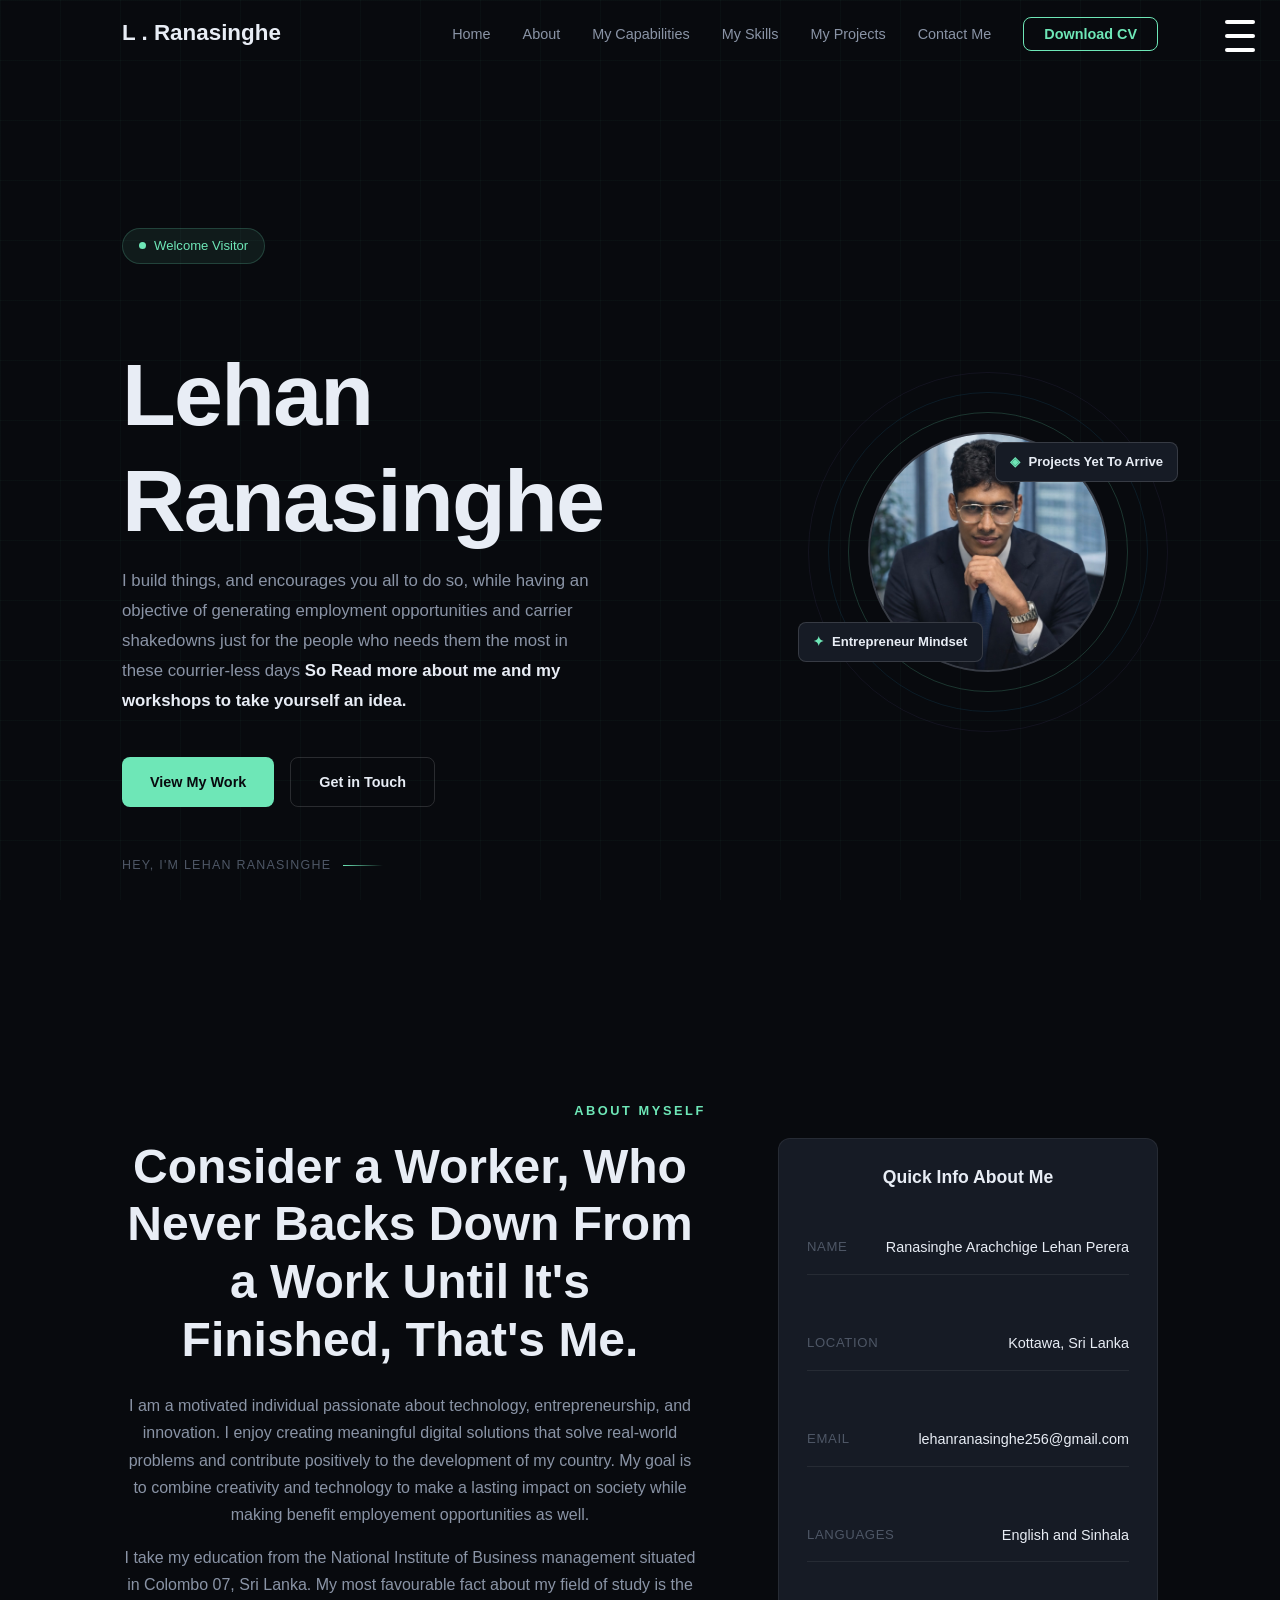
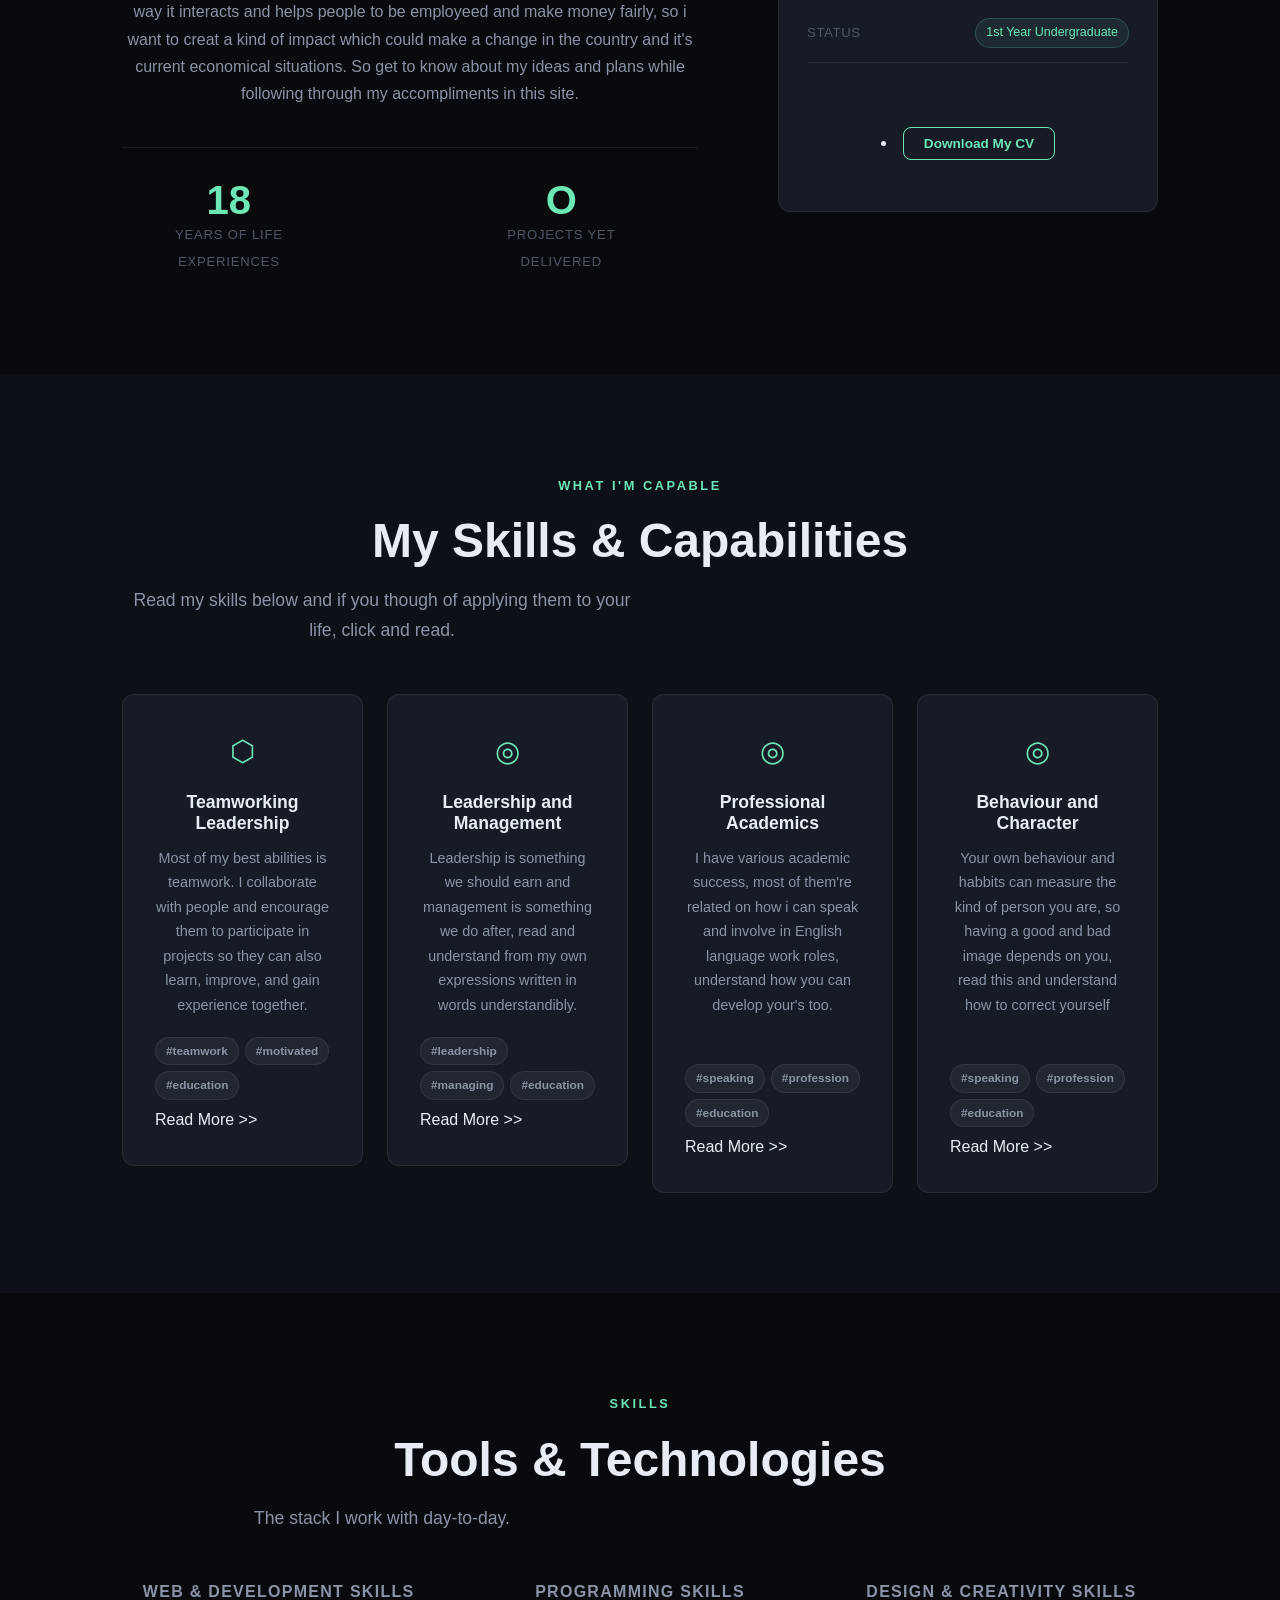
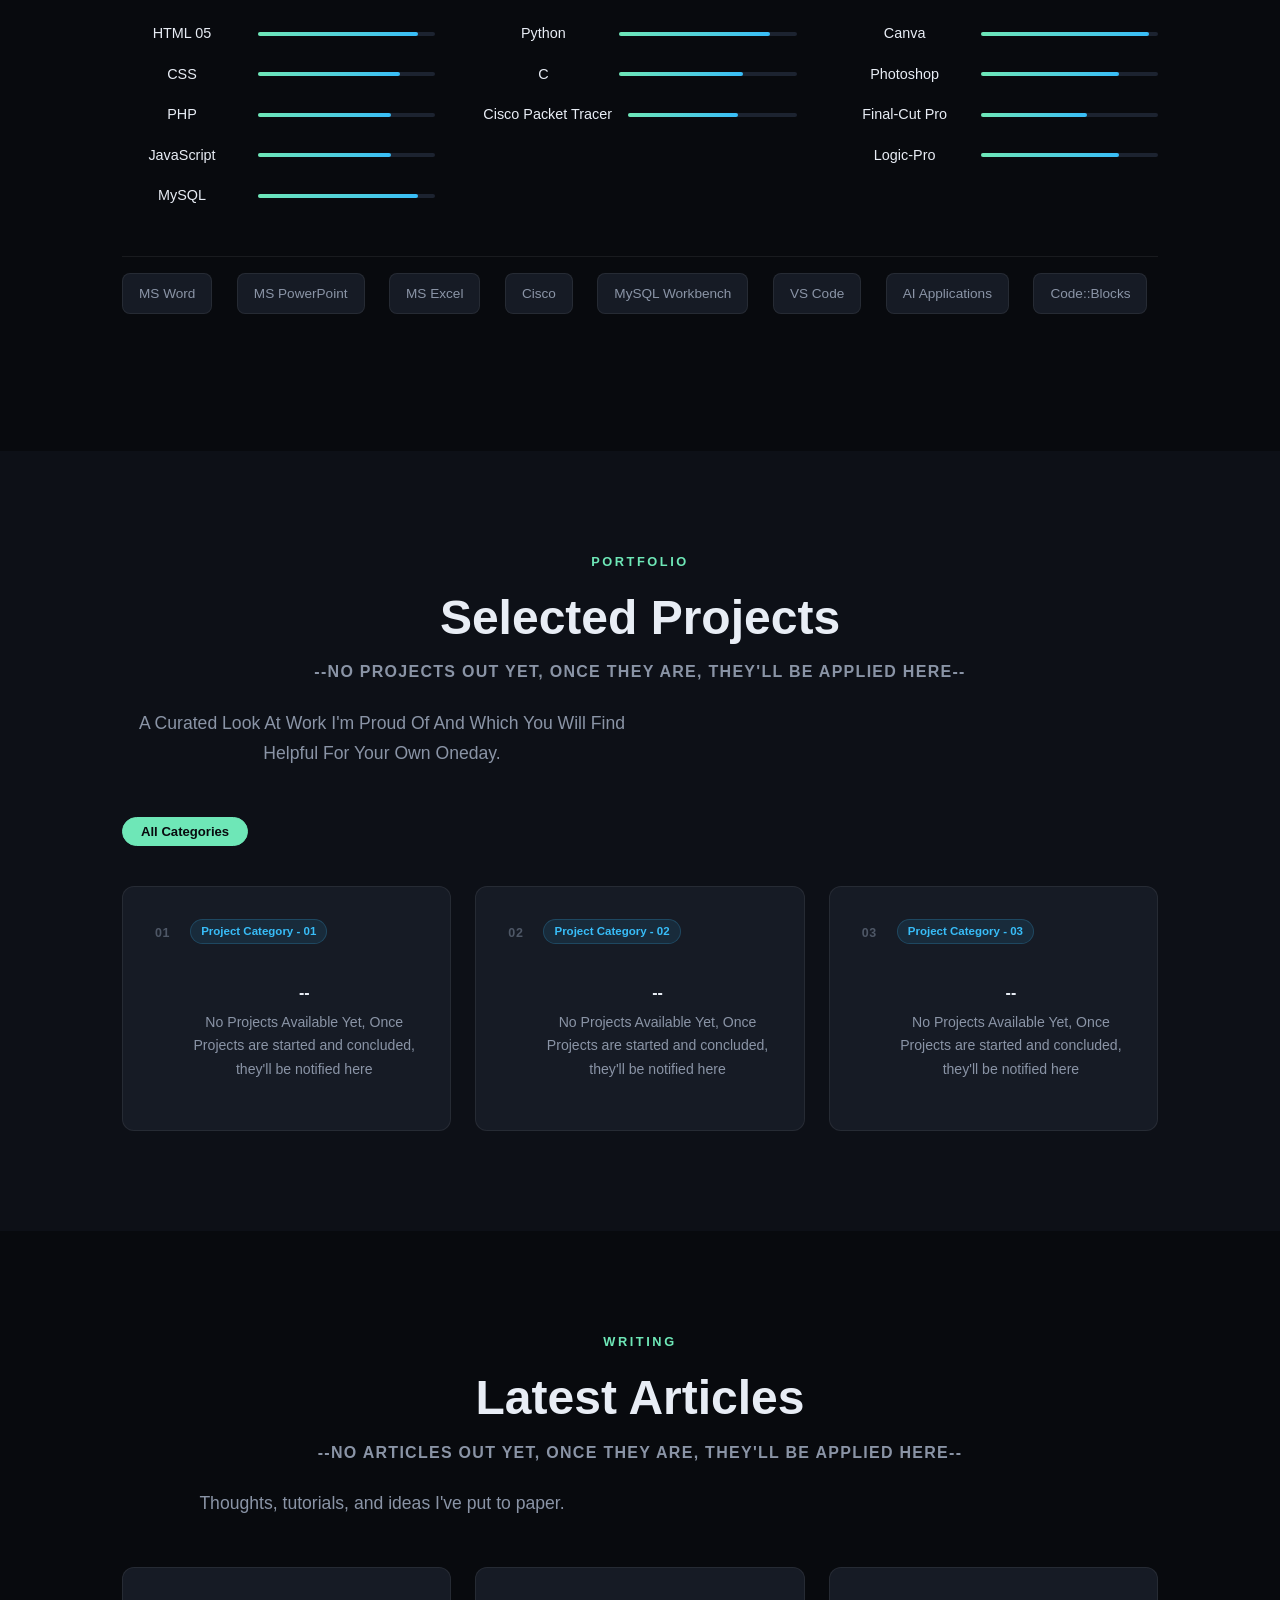
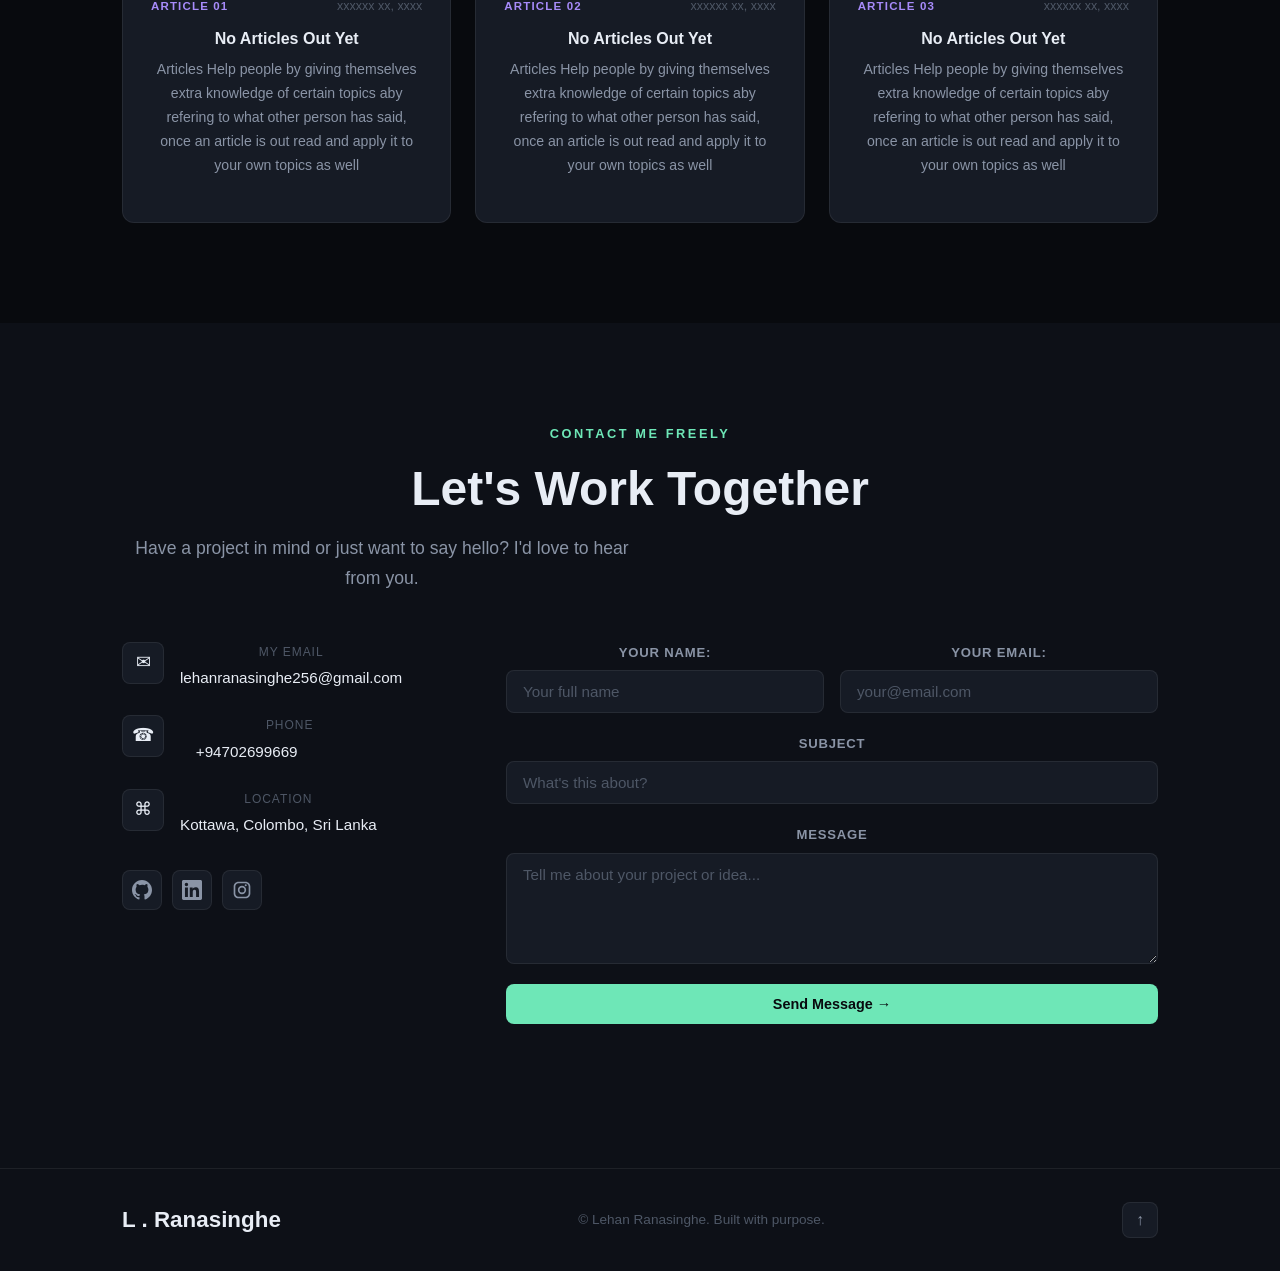
==== commit e1b84e98: "Add files via upload" ====
--- a/index.html
+++ b/index.html
@@ -18,8 +18,8 @@
     flex-direction:column;
     gap: 0px;
     position: fixed;
-    top: 20px;
-    right: 70px;
+    top: 15px;
+    right: 25px;
     z-index: 1001;
 }
 
@@ -38,11 +38,11 @@
     width: 100%;
     height: 100vh; /* FULL SCREEN HEIGHT */
     background: #111;
-    transition: top 0.5s ease;
+    transition: top 0.55s ease;
     z-index: 1000;
 
     display: flex;
-    flex-direction: column;
+    flex-direction:column;
     align-items: center;
 
     overflow-y: auto; /* ALLOW MENU ITSELF TO SCROLL */
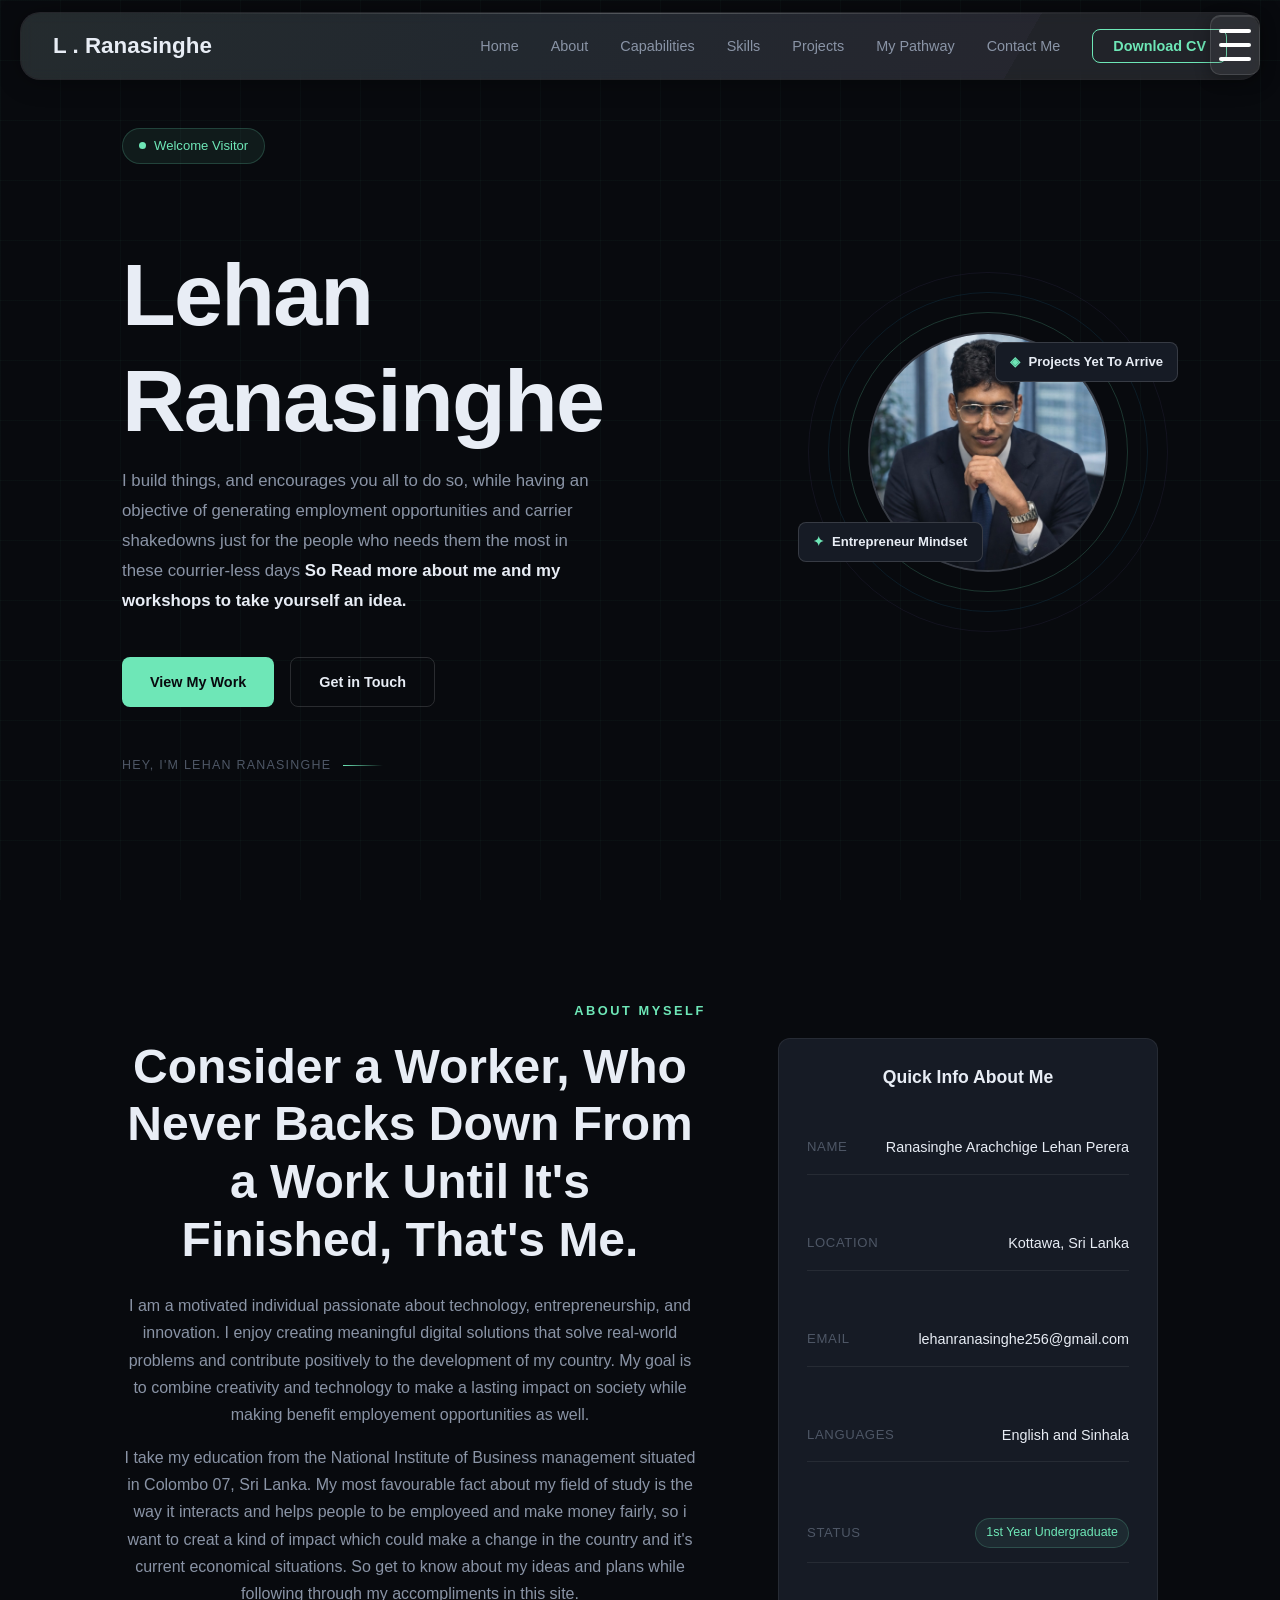
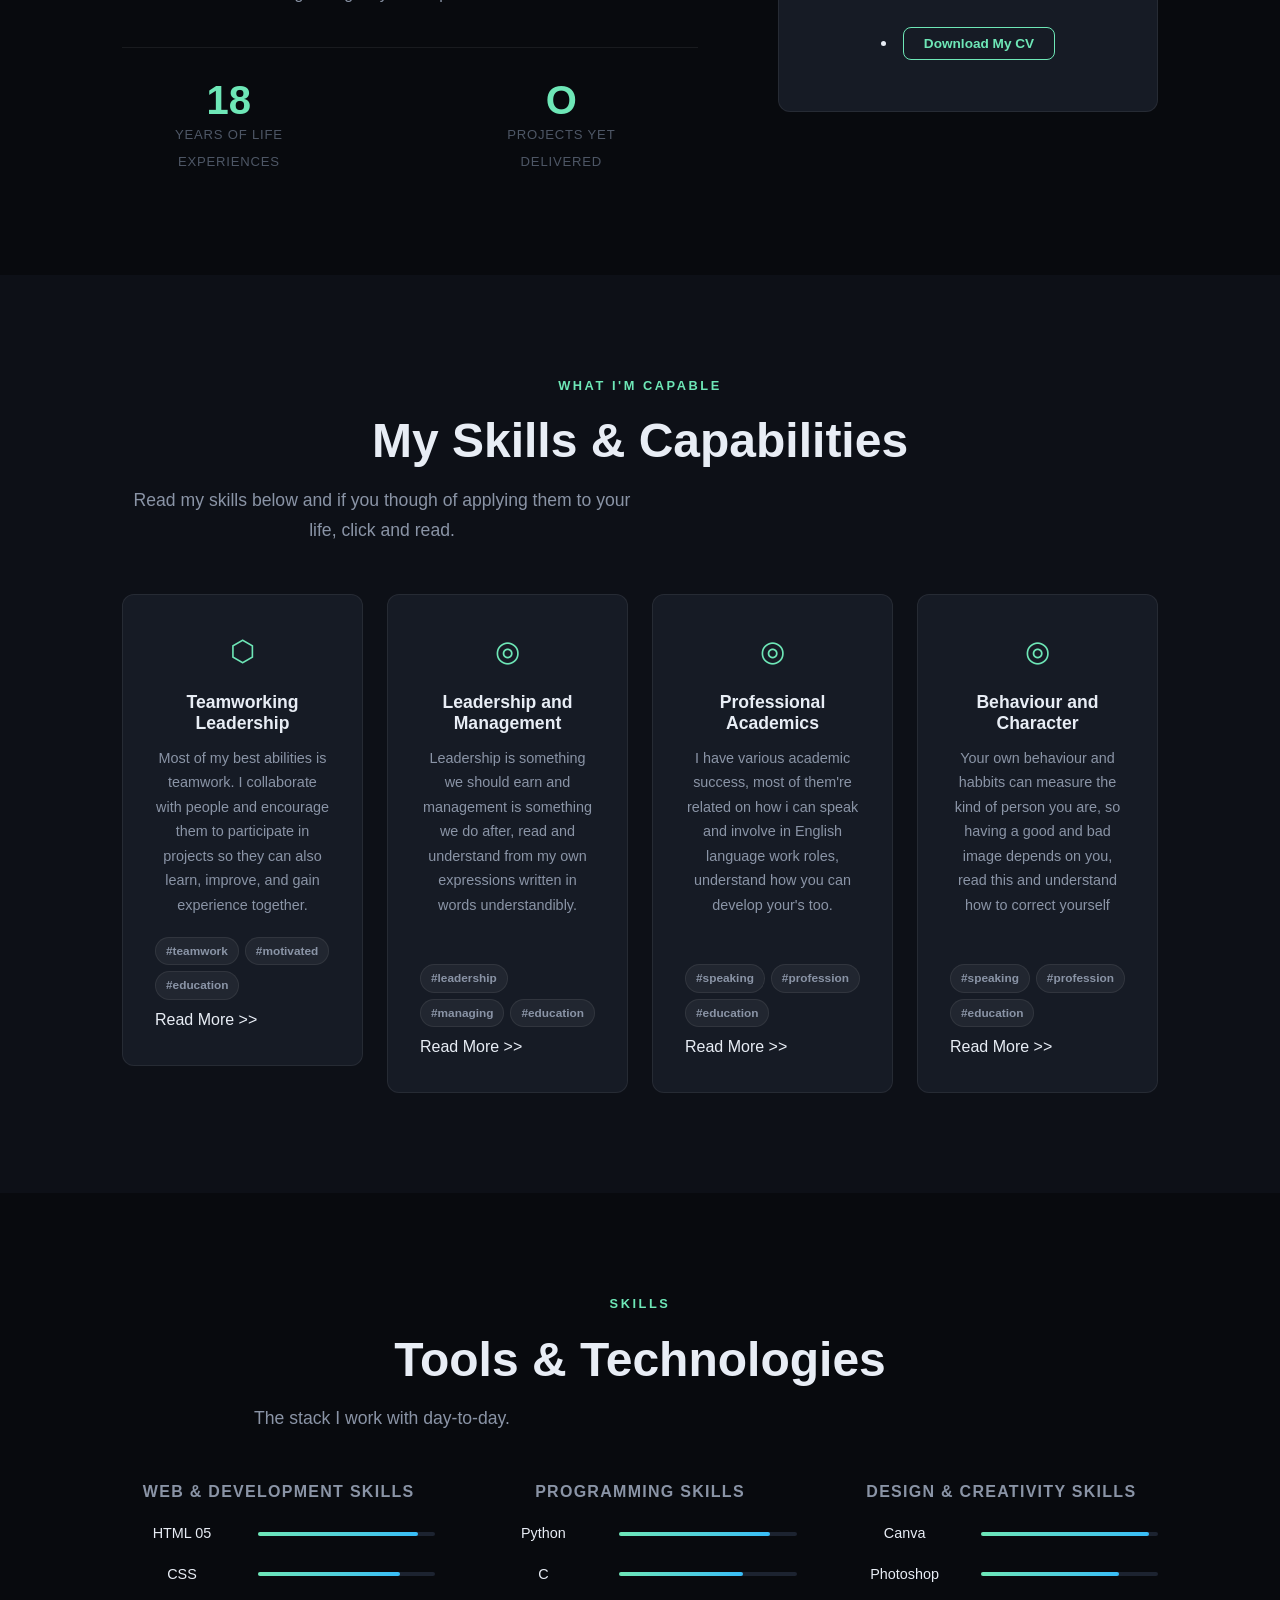
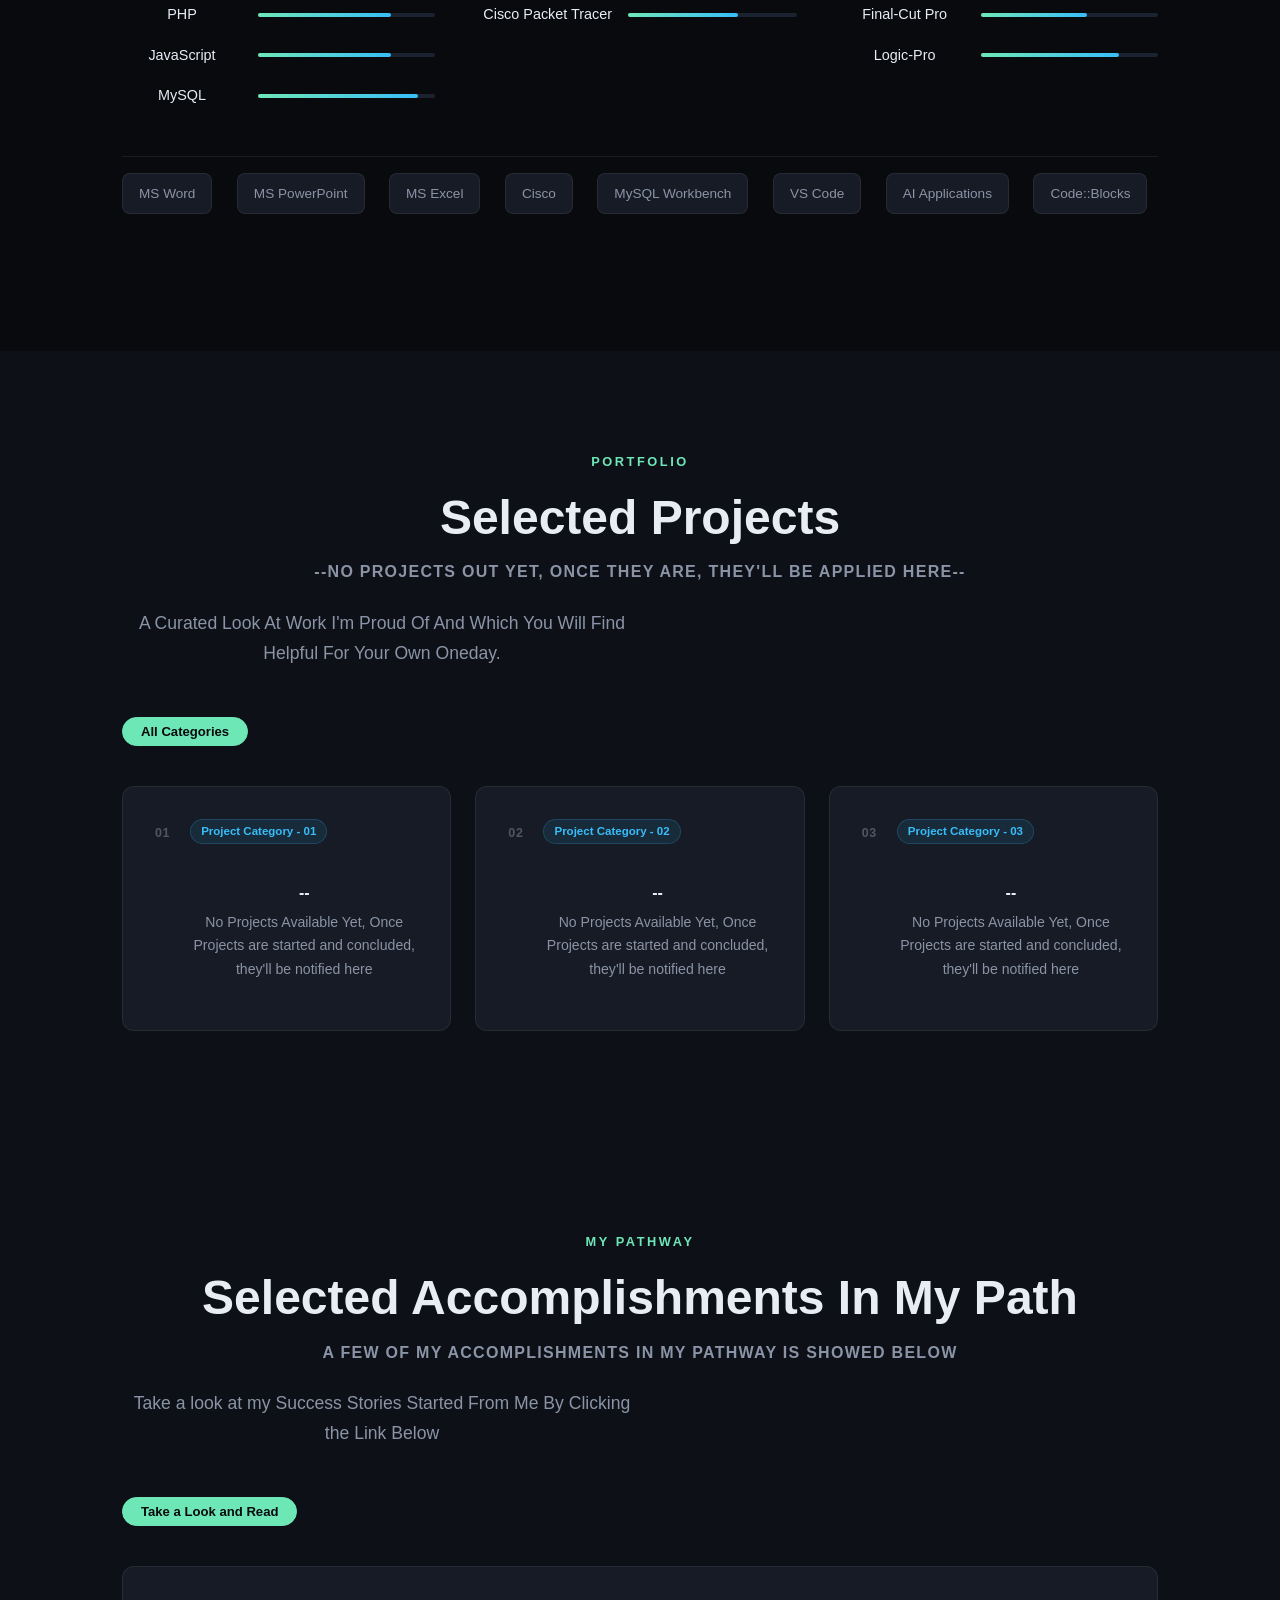
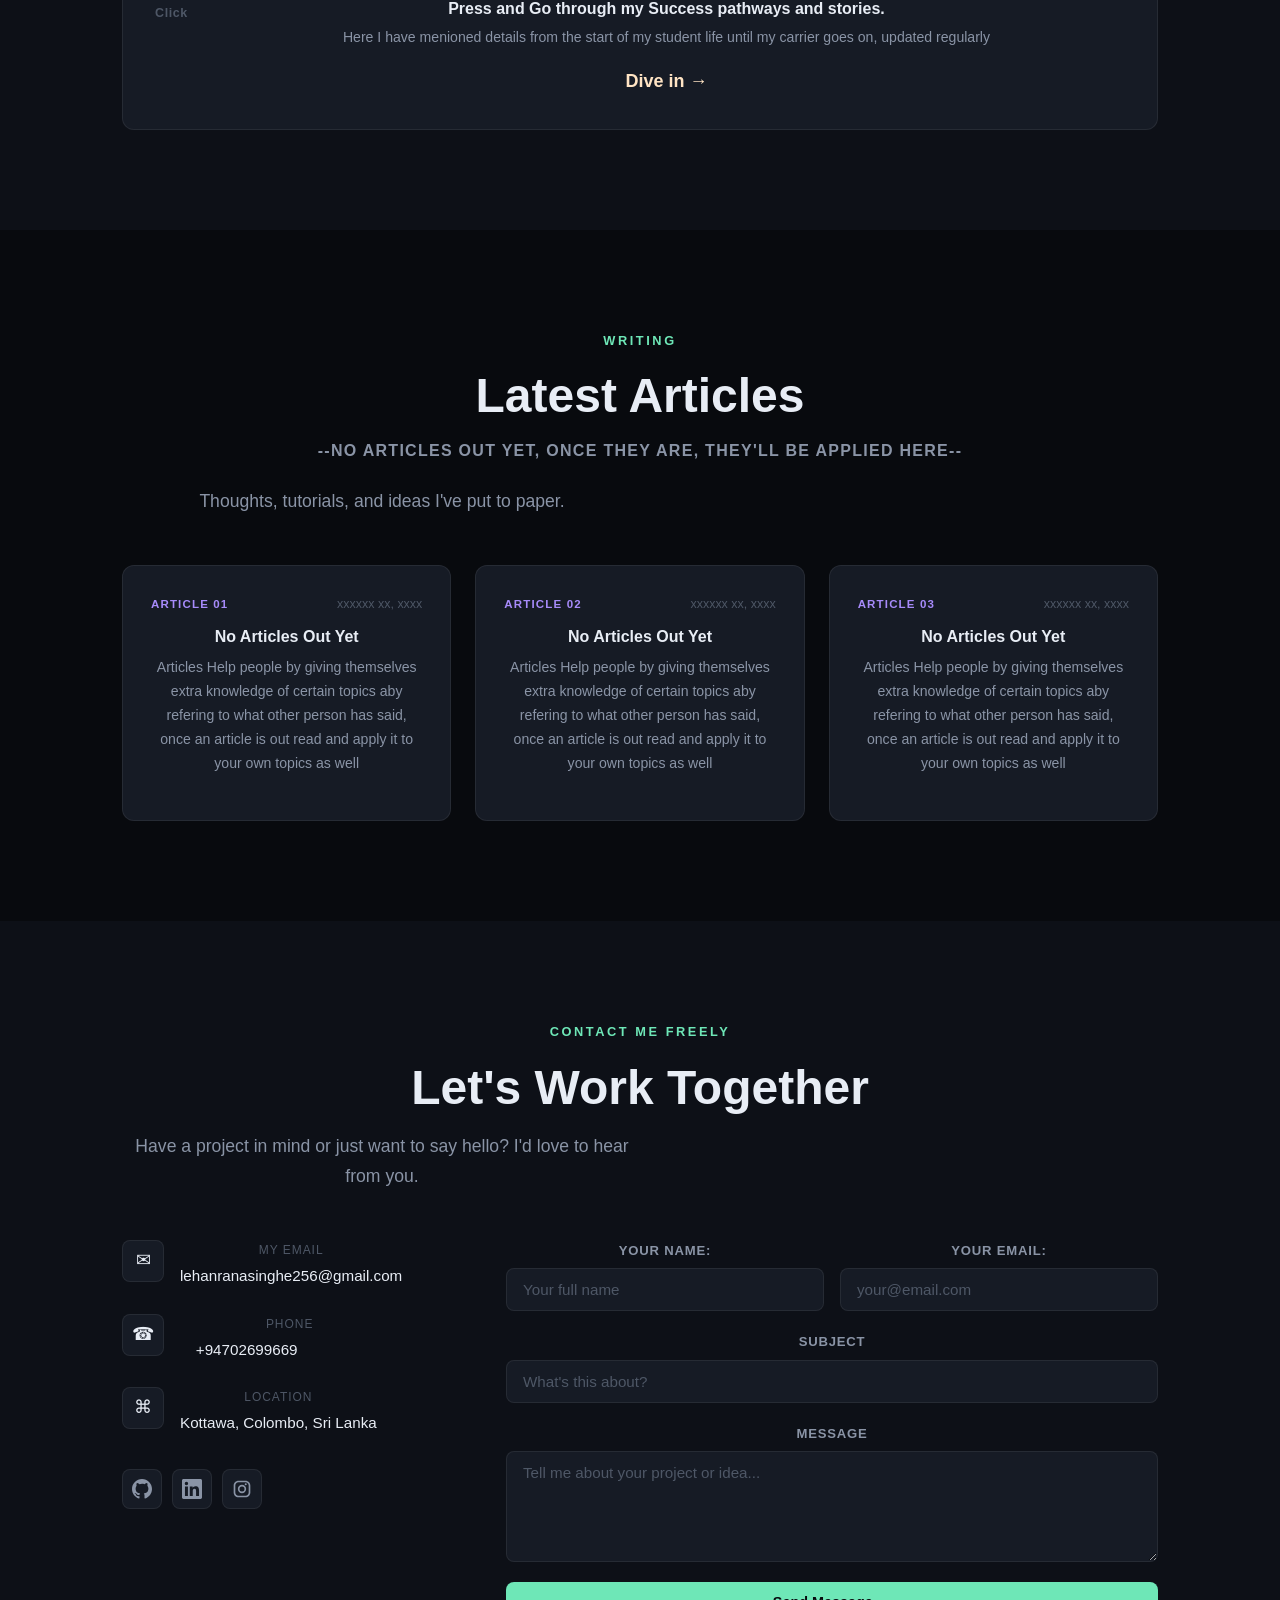
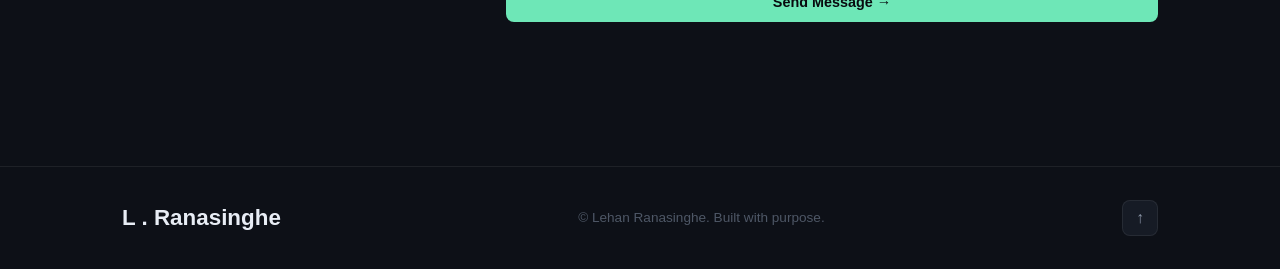
==== commit 8953f8c0: "Add files via upload" ====
--- a/index.html
+++ b/index.html
@@ -12,15 +12,22 @@
   <style>
     /* HAMBURGER BUTTON */
 .menu-btn {
-    width: 30px;
+    width: 50px;
     cursor: pointer;
     display: flex;
     flex-direction:column;
     gap: 0px;
     position: fixed;
     top: 15px;
-    right: 25px;
+    right: 20px;
     z-index: 1001;
+    padding: 8px;
+    background: rgba(255,255,255,0.06);
+    border: 1px solid rgba(255,255,255,0.12);
+    border-radius: 10px;
+    backdrop-filter: blur(50px);
+    -webkit-backdrop-filter: blur(-50px);
+    box-shadow: 0 4px 16px rgba(0,0,0,0.3), 0 1px 0 rgba(255,255,255,0.1) inset;
 }
 
 .menu-btn span {
@@ -36,16 +43,18 @@
     top: -100%;
     left: 0;
     width: 100%;
-    height: 100vh; /* FULL SCREEN HEIGHT */
-    background: #111;
-    transition: top 0.55s ease;
+    height: 100vh;
+    background: rgba(8,10,18,0.88);
+    backdrop-filter: blur(5px) saturate(190%);
+    -webkit-backdrop-filter: blur(5px) saturate(190%);
+    transition: top 1s ease;
     z-index: 1000;
 
     display: flex;
     flex-direction:column;
     align-items: center;
 
-    overflow-y: auto; /* ALLOW MENU ITSELF TO SCROLL */
+    overflow-y: auto;
 }
 
 /* SHOW MENU */
@@ -58,12 +67,22 @@
     color: white;
     text-decoration: none;
     margin: 5px 0;
-    font-size: 20px;
+    font-size: 25px;
     transition: 0.10s;
 }
 
 .mobile-menu a:hover {
     color: #5c55df;
+}
+.project-links {
+    display: flex;
+    justify-content: center;
+    align-items: center;
+}
+.project-links a {
+    text-align: center;
+    font-size: large;
+    color:bisque;
 }
   </style>
 </head>
@@ -88,6 +107,7 @@
     <a href="management.html">My Management Skills</a>
     <a href="academics.html">My Academic Skills</a>
     <a href="behaviour.html">My Behaviours</a>
+    <a href="mywork.html">My Pathway</a>
 </nav>
 <!-- JAVASCRIPT -->
 <script>
@@ -128,9 +148,10 @@
       <ul class="nav-links" id="navLinks">
         <li><a href="#home">Home</a></li>
         <li><a href="#about">About</a></li>
-        <li><a href="#roles">My Capabilities</a></li>
-        <li><a href="#skills">My Skills</a></li>
-        <li><a href="#projects">My Projects</a></li>
+        <li><a href="#roles">Capabilities</a></li>
+        <li><a href="#skills">Skills</a></li>
+        <li><a href="#projects">Projects</a></li>
+        <li><a href="#work">My Pathway</a></li>
         <li><a href="#contact">Contact Me</a></li>
         <li><a href="[data-uri]" class="nav-cta" download>Download CV</a></li>
       </ul>
@@ -274,7 +295,7 @@
           <div class="role-icon">◎</div>
           <h3>Leadership and Management</h3>
           <p>Leadership is something we should earn and management is something we do after, read and understand from my own expressions written in words understandibly.
-          </p>
+          </p><br>
           <div class="role-tags">
             <span>#leadership</span>
             <span>#managing</span>
@@ -303,7 +324,8 @@
         <div class="role-card">
           <div class="role-icon">◎</div>
           <h3>Behaviour and Character</h3>
-          <p>Your own behaviour and habbits can measure the kind of person you are, so having a good and bad image depends on you, read this and understand how to correct yourself</p><br>
+          <p>Your own behaviour and habbits can measure the kind of person you are, so having a good and bad image depends on you, read this and understand how to correct yourself
+</p><br>
           <div class="role-tags">
             <span>#speaking</span>
             <span>#profession</span>
@@ -496,6 +518,31 @@
       </div> 
     </div> -->
   </section> 
+
+  <!-- ===== My Work ===== -->
+  <section id="work" class="section section-dark">
+    <div class="container">
+      <div class="section-label">My Pathway</div>
+      <h2 class="section-title">Selected Accomplishments In My Path</h2>
+      <h4>A Few of my accomplishments in my pathway is showed below</h4><br>
+      <p class="section-sub">Take a look at my Success Stories Started From Me By Clicking the Link Below</hp>
+
+      <div class="projects-filter">
+        <button class="filter-btn active" data-filter="all">Take a Look and Read</button>
+      </div> 
+
+      <div class="projects-grid" id="projectsGrid">
+        <div class="project-card" data-cat="cat1">
+          <div class="project-num">Click</div>
+          <div class="project-body">
+            <h3> Press and Go through my Success pathways and stories.  </h3>
+            <p>Here I have menioned details from the start of my student life until my carrier goes on, updated regularly</p>
+            <div class="project-links">
+            <a href="mywork.html" target="_blank">Dive in →</a>
+            </div>
+          </div>
+        </div>
+      </section>
 
   <!-- ═══════════ BLOG ═══════════ -->
   <section id="blog" class="section">
--- a/style.css
+++ b/style.css
@@ -8,19 +8,22 @@
     font-family:'Times New Roman';
     background:#050816;
     color:white;
-}
-
-/* HEADER */
-header{
-    display:flex;
-    justify-content:space-between;
-    padding:50px 34px;
-}
+   }
 
 /* HAMBURGER MENU */
 .menu-btn{
-    width:35px;
+    width:5px;
+    position:fixed;
+    top:20px;
+    right:20px;
+    cursor:pointer;
     z-index:100001;
+    background: rgba(255,255,255,0.06);
+    border: 1px solid rgba(255,255,255,0.12);
+    border-radius: 10px;
+    backdrop-filter: blur(50px);
+    -webkit-backdrop-filter: blur(-50px);
+    box-shadow: 0 4px 16px rgba(0,0,0,0.3), 0 1px 0 rgba(255,255,255,0.1) inset;
 }
 
 .menu-btn span{
@@ -30,19 +33,29 @@
     background:white;
     margin:5px 0;
     border-radius:10px;
-    transition:0.5s;
+    transition:0.50s;
 }
 /* MOBILE MENU */
 
 .mobile-menu{
     position:fixed;
     right:-100%;
-    background:#0b1023;
     display:flex;
     flex-direction:column;
     padding-top:80px;
     transition:0.50s ease;
     z-index:100;
+    background: rgba(8,10,18,0.88);
+    backdrop-filter: blur(5px) saturate(190%);
+    -webkit-backdrop-filter: blur(5px) saturate(190%);
+    transition: top 1s ease;
+    z-index: 1000;
+
+    display: flex;
+    flex-direction:column;
+    align-items: center;
+
+    overflow-y: auto;
 }
 
 .mobile-menu a{
@@ -60,7 +73,7 @@
 /* ACTIVE MENU */
 
 .mobile-menu.active{
-    left:0;
+    right:0;
 }
 
 /* ANIMATION */
@@ -102,7 +115,7 @@
 }
 /* ─── RESET ─── */
 *, *::before, *::after { box-sizing: border-box; margin: 0; padding: 0; }
-html { scroll-behavior: smooth; scroll-padding-top: var(--nav-h); }
+html { scroll-behavior: smooth; scroll-padding-top: calc(var(--nav-h) + 24px); }
 body {
   font-family: 'DM Sans', sans-serif;
   background: var(--bg);
@@ -192,25 +205,77 @@
 }
 .full-width { width: 100%; justify-content: center; }
 
-/* ─── NAV ─── */
+/* ─── NAV — LIQUID GLASS ─── */
 #navbar {
   position: fixed;
-  top: 0;
-  left: 0;
-  right: 0;
+  top: 12px;
+  left: 50%;
+  transform: translateX(-50%);
+  width: calc(100% - 1.5rem);
+  max-width: 1240px;
   z-index: 1000;
   height: var(--nav-h);
-  border-bottom: 1px solid transparent;
-  transition: var(--transition);
-}
+  border-radius: 20px;
+  border: 1px solid rgba(255,255,255,0.09);
+  background: rgba(255,255,255,0.03);
+  backdrop-filter: blur(7px) saturate(150%);
+  -webkit-backdrop-filter: blur(7px) saturate(150%);
+  box-shadow:
+    0 1px 24px rgba(0,0,0,0.35),
+    0 100px 0 rgba(255,255,255,0.08) inset;
+  transition: var(--transition);
+  overflow: hidden;
+}
+
+/* Liquid shimmer layer */
+#navbar::before {
+  content: '';
+  position: absolute;
+  inset: 0;
+  border-radius: 20px;
+  background: linear-gradient(
+    120deg,
+    rgba(110,231,183,0.04) 0%,
+    rgba(56,189,248,0.03) 40%,
+    rgba(167,139,250,0.03) 80%,
+    transparent 10%
+  );
+  pointer-events: none;
+  z-index: 0;
+}
+
+/* Gloss highlight on top edge */
+#navbar::after {
+  content: '';
+  position: absolute;
+  top: 0;
+  left: 10%;
+  width: 80%;
+  height: 1px;
+  background: linear-gradient(
+    100deg,
+    transparent,
+    rgba(255,255,255,0.22),
+    transparent
+  );
+  pointer-events: none;
+  z-index: 1;
+}
+
 #navbar.scrolled {
-  background: rgba(8,10,14,0.92);
-  backdrop-filter: blur(20px);
-  -webkit-backdrop-filter: blur(20px);
-  border-bottom-color: var(--border);
-}
+  background: rgba(8,10,18,0.50);
+  backdrop-filter: blur(20px) saturate(100%);
+  -webkit-backdrop-filter: blur(20px) saturate(190%);
+  border-color: rgba(255,255,255,0.11);
+  box-shadow:
+    0 8px 36px rgba(0,0,0,0.5),
+    0 1px 0 rgba(255,255,255,0.09) inset;
+}
+
+/* Ensure nav inner content sits above pseudo-elements */
+.nav-inner { position: relative; z-index: 2; }
 .nav-inner {
-  max-width: 1100px;
+  max-width: 1240px;
   margin: 0 auto;
   padding: 0 2rem;
   height: 100%;
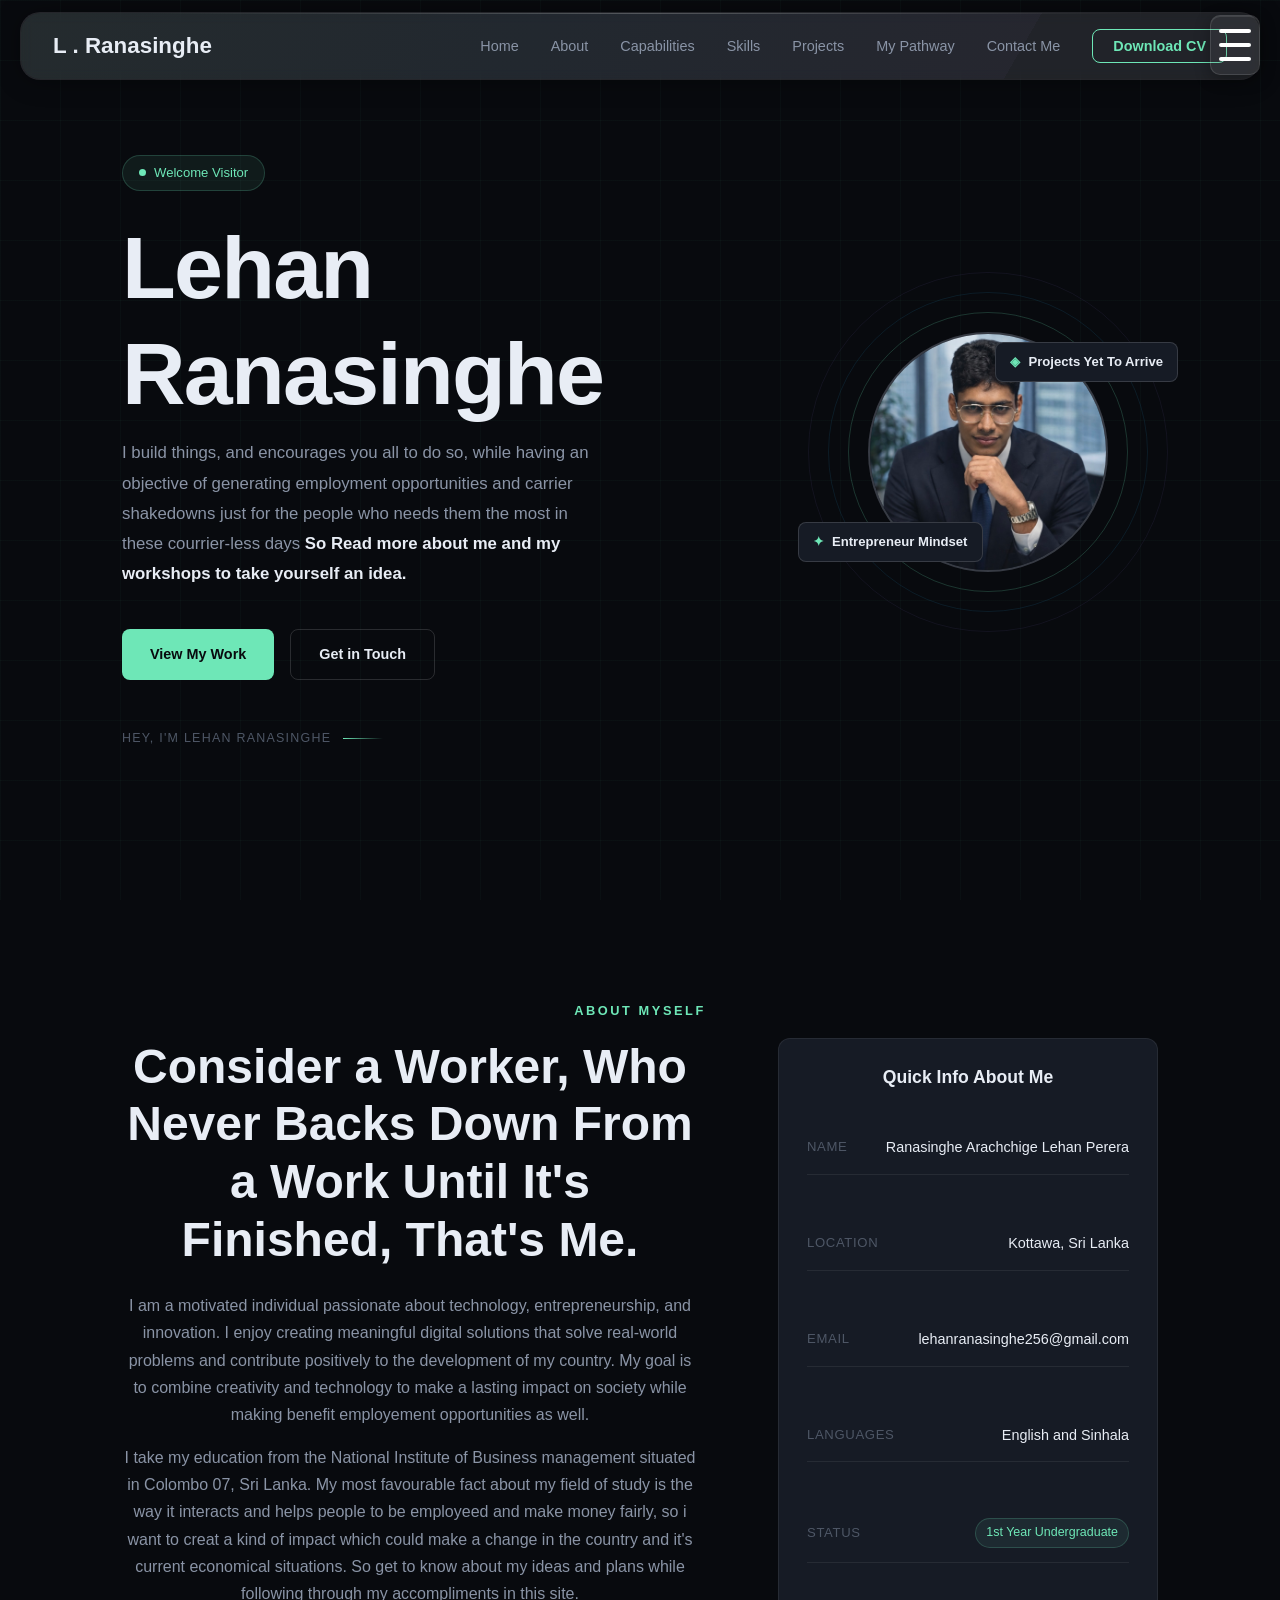
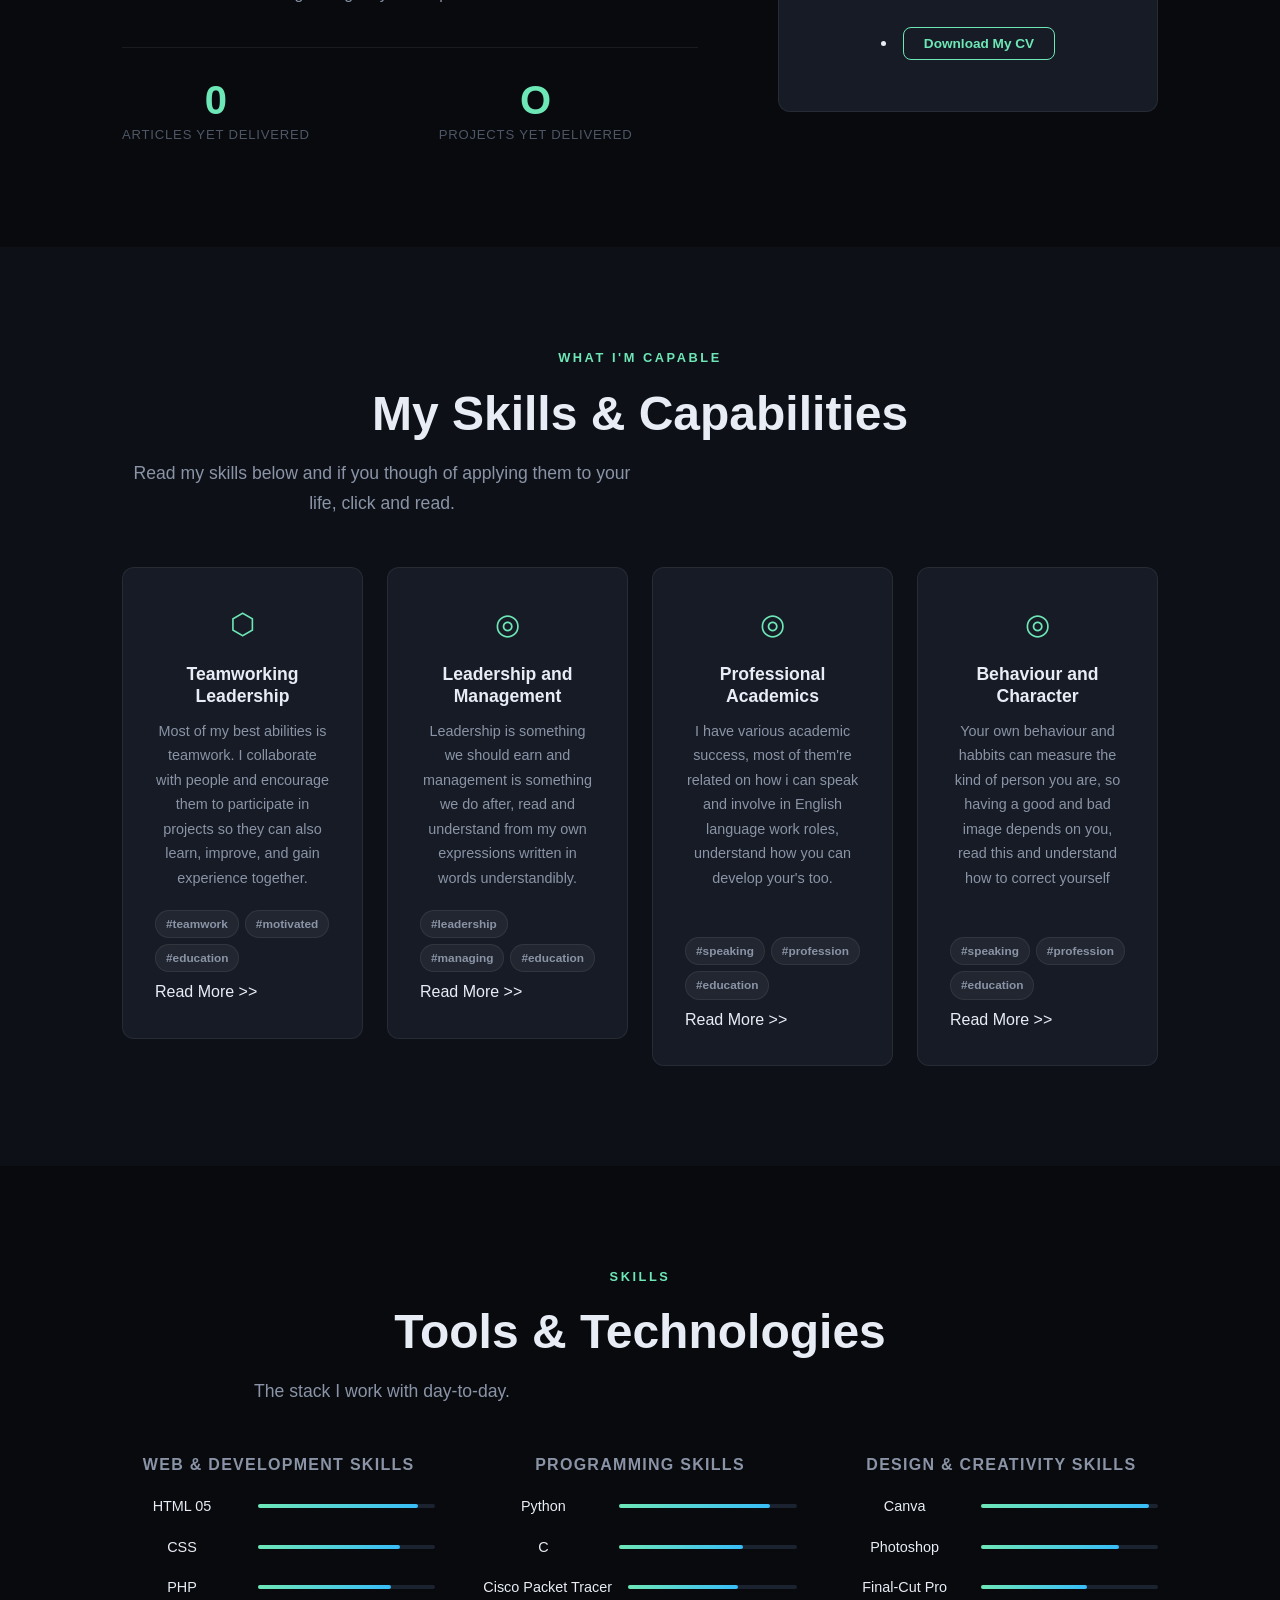
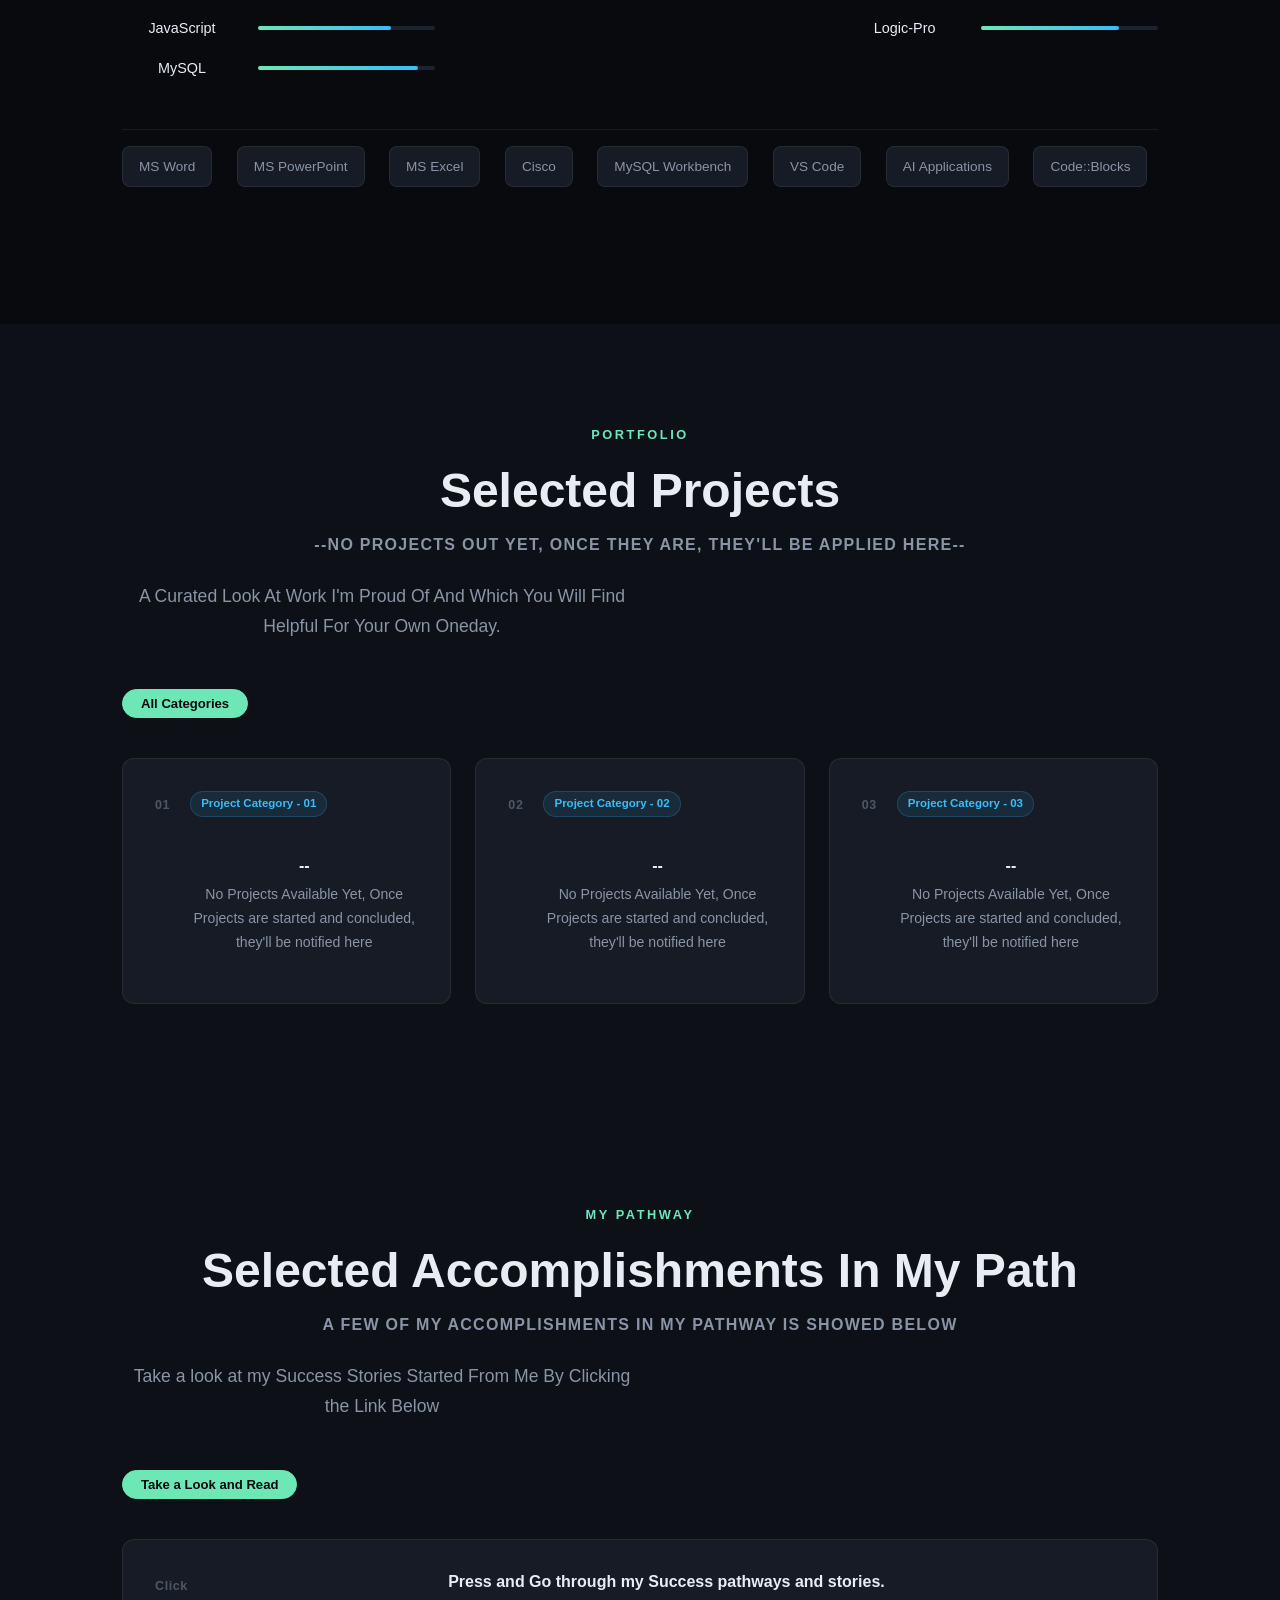
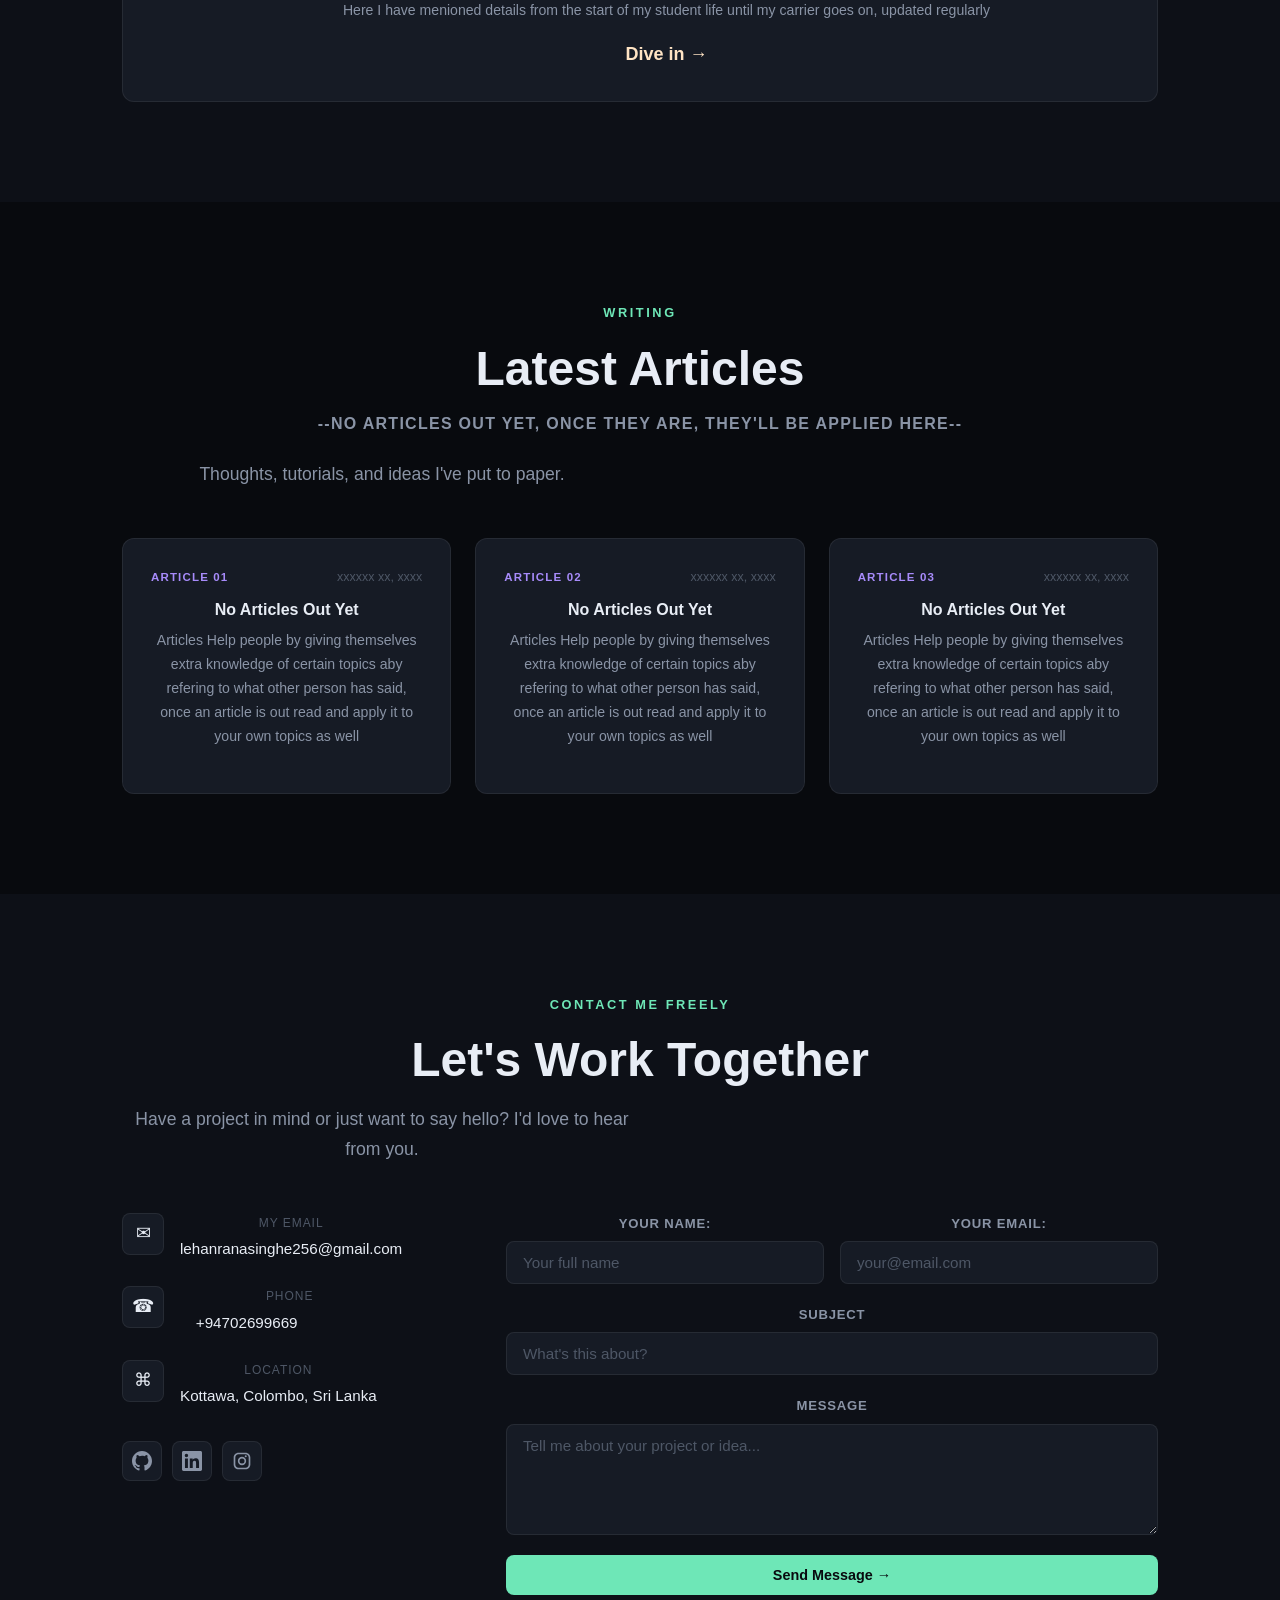
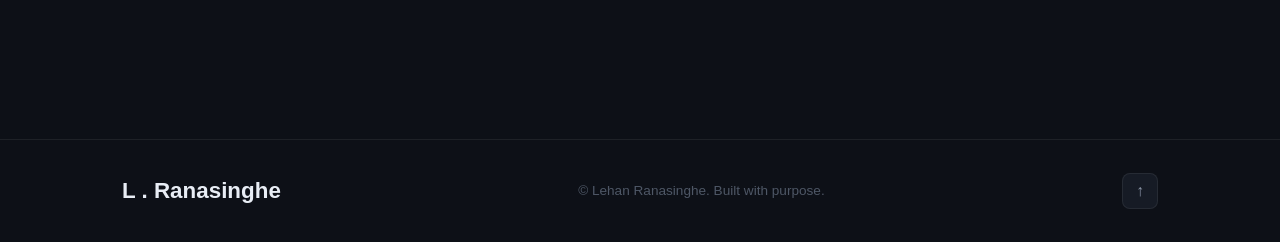
==== commit e335a204: "Add files via upload" ====
--- a/index.html
+++ b/index.html
@@ -161,7 +161,7 @@
   <section id="home" class="hero">
     <div class="hero-bg-grid"></div>
     <div class="hero-content">
-      <div class="hero-badge">Welcome Visitor</div><br><br><br>
+      <div class="hero-badge">Welcome Visitor</div>
       <h1 class="hero-name">Lehan Ranasinghe<span class="dot"></span></h1>
       <p class="hero-sub">
         I build things, and encourages you all to do so, while having an objective of 
@@ -219,8 +219,8 @@
           </p>
           <div class="about-stats">
             <div class="stat">
-              <span class="stat-num">18</span>
-              <span class="stat-label">Years of Life Experiences</span>
+              <span class="stat-num">0</span>
+              <span class="stat-label">Articles Yet Delivered</span>
             </div>&nbsp;&nbsp;&nbsp;&nbsp;&nbsp;&nbsp;&nbsp;&nbsp;&nbsp;&nbsp;&nbsp;
             <div class="stat">
               <span class="stat-num">O</span>
@@ -295,7 +295,7 @@
           <div class="role-icon">◎</div>
           <h3>Leadership and Management</h3>
           <p>Leadership is something we should earn and management is something we do after, read and understand from my own expressions written in words understandibly.
-          </p><br>
+          </p>
           <div class="role-tags">
             <span>#leadership</span>
             <span>#managing</span>
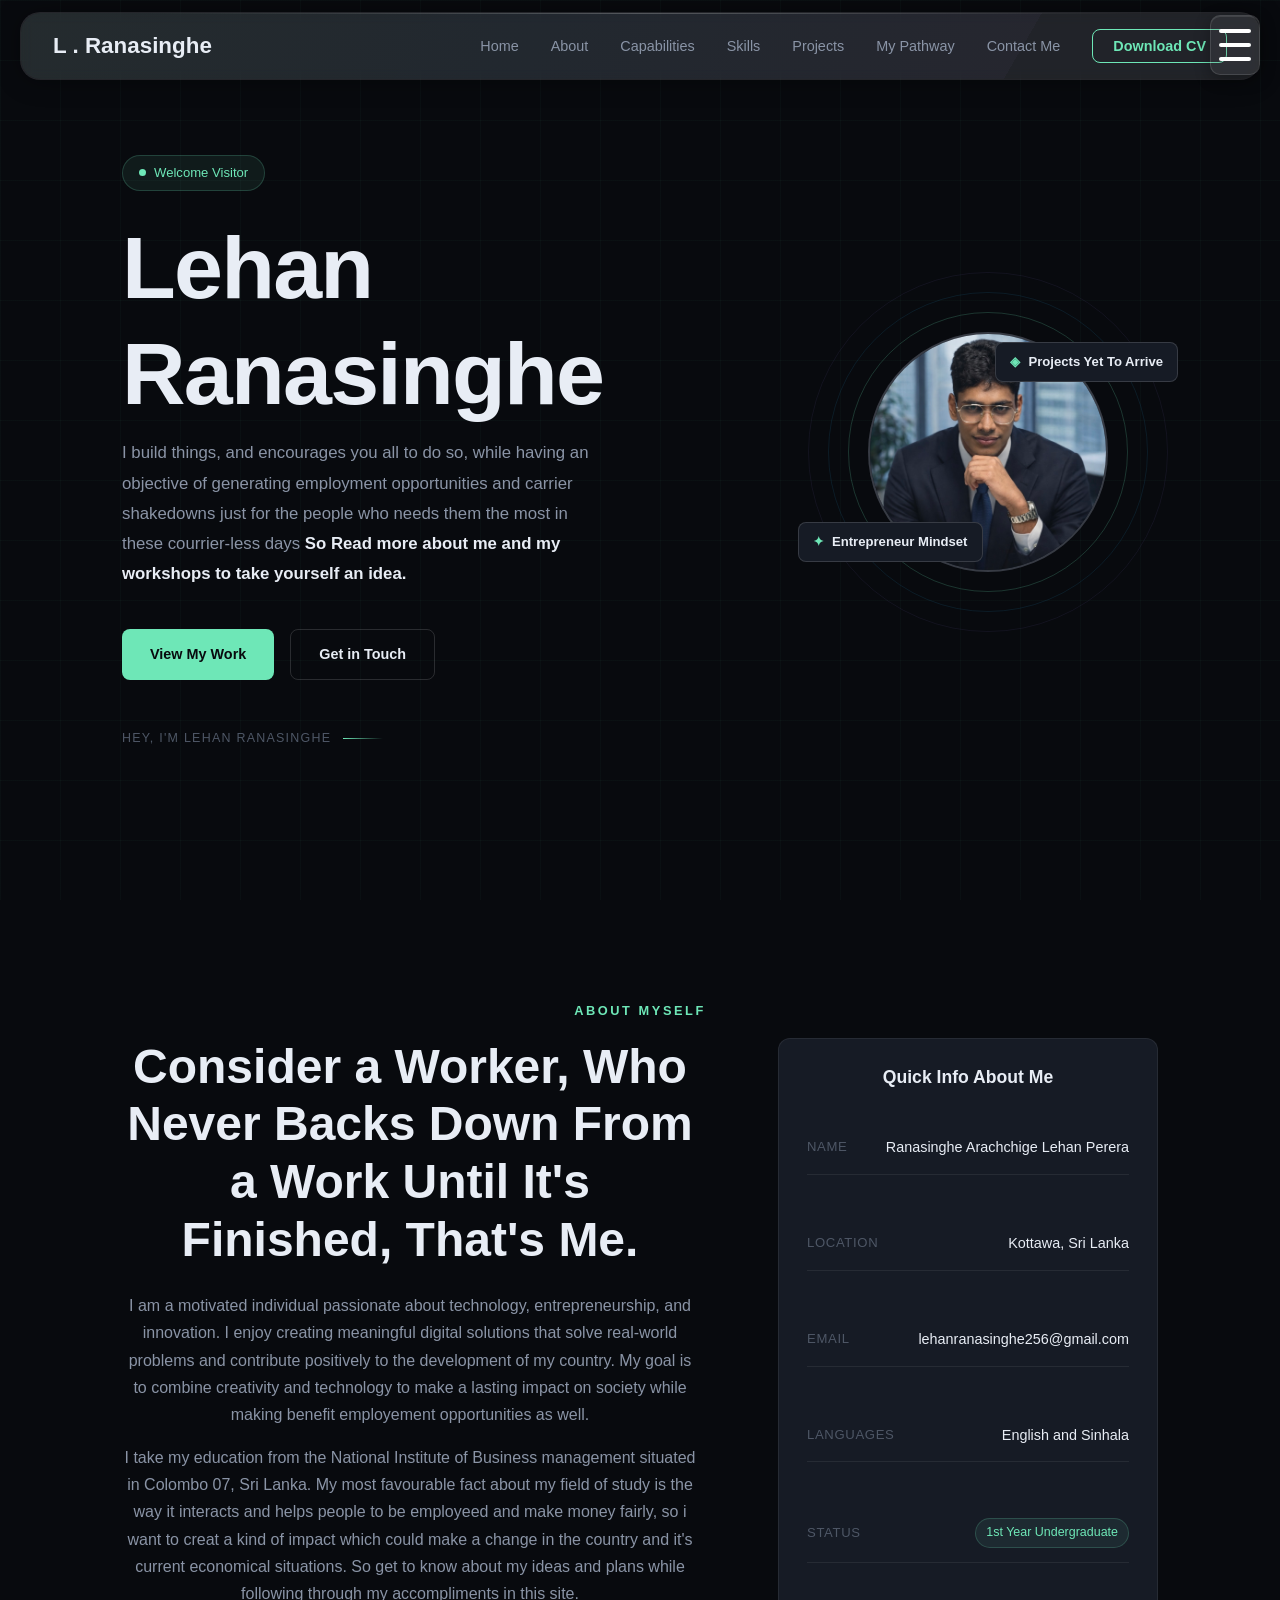
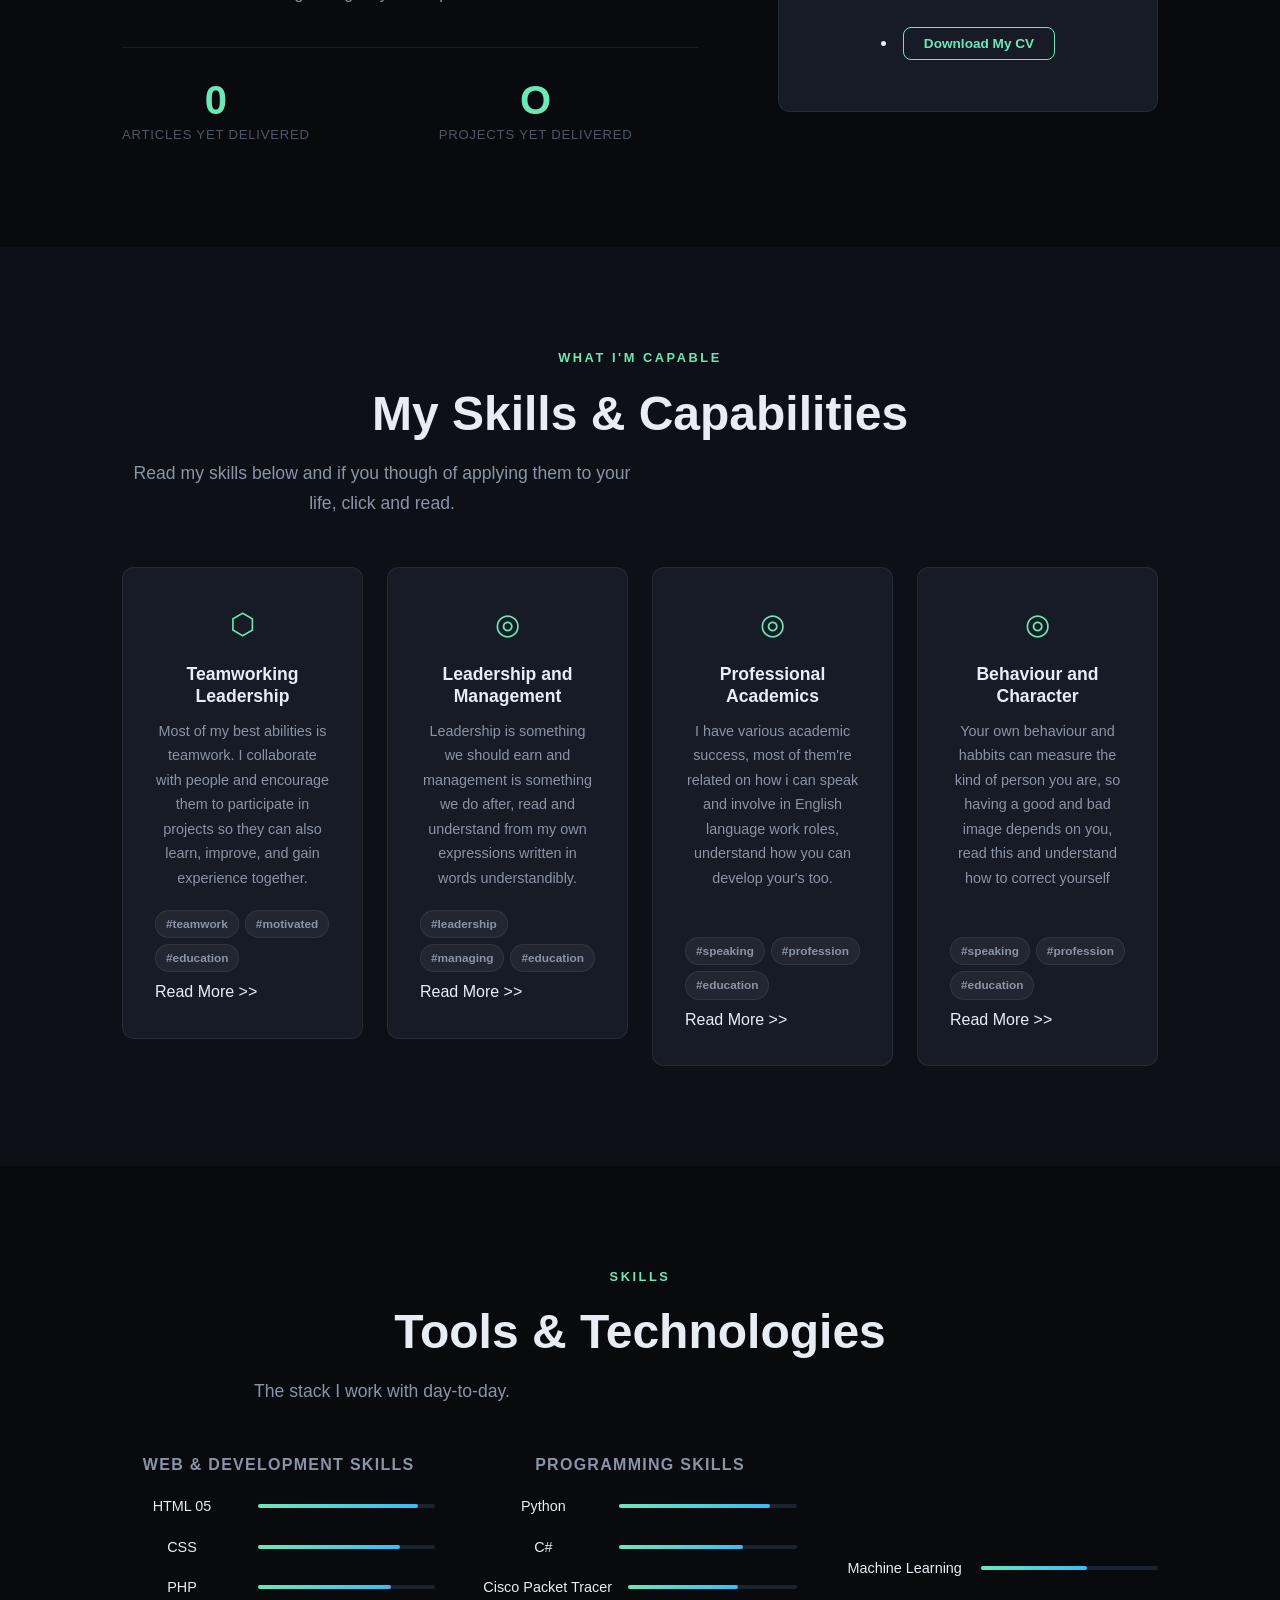
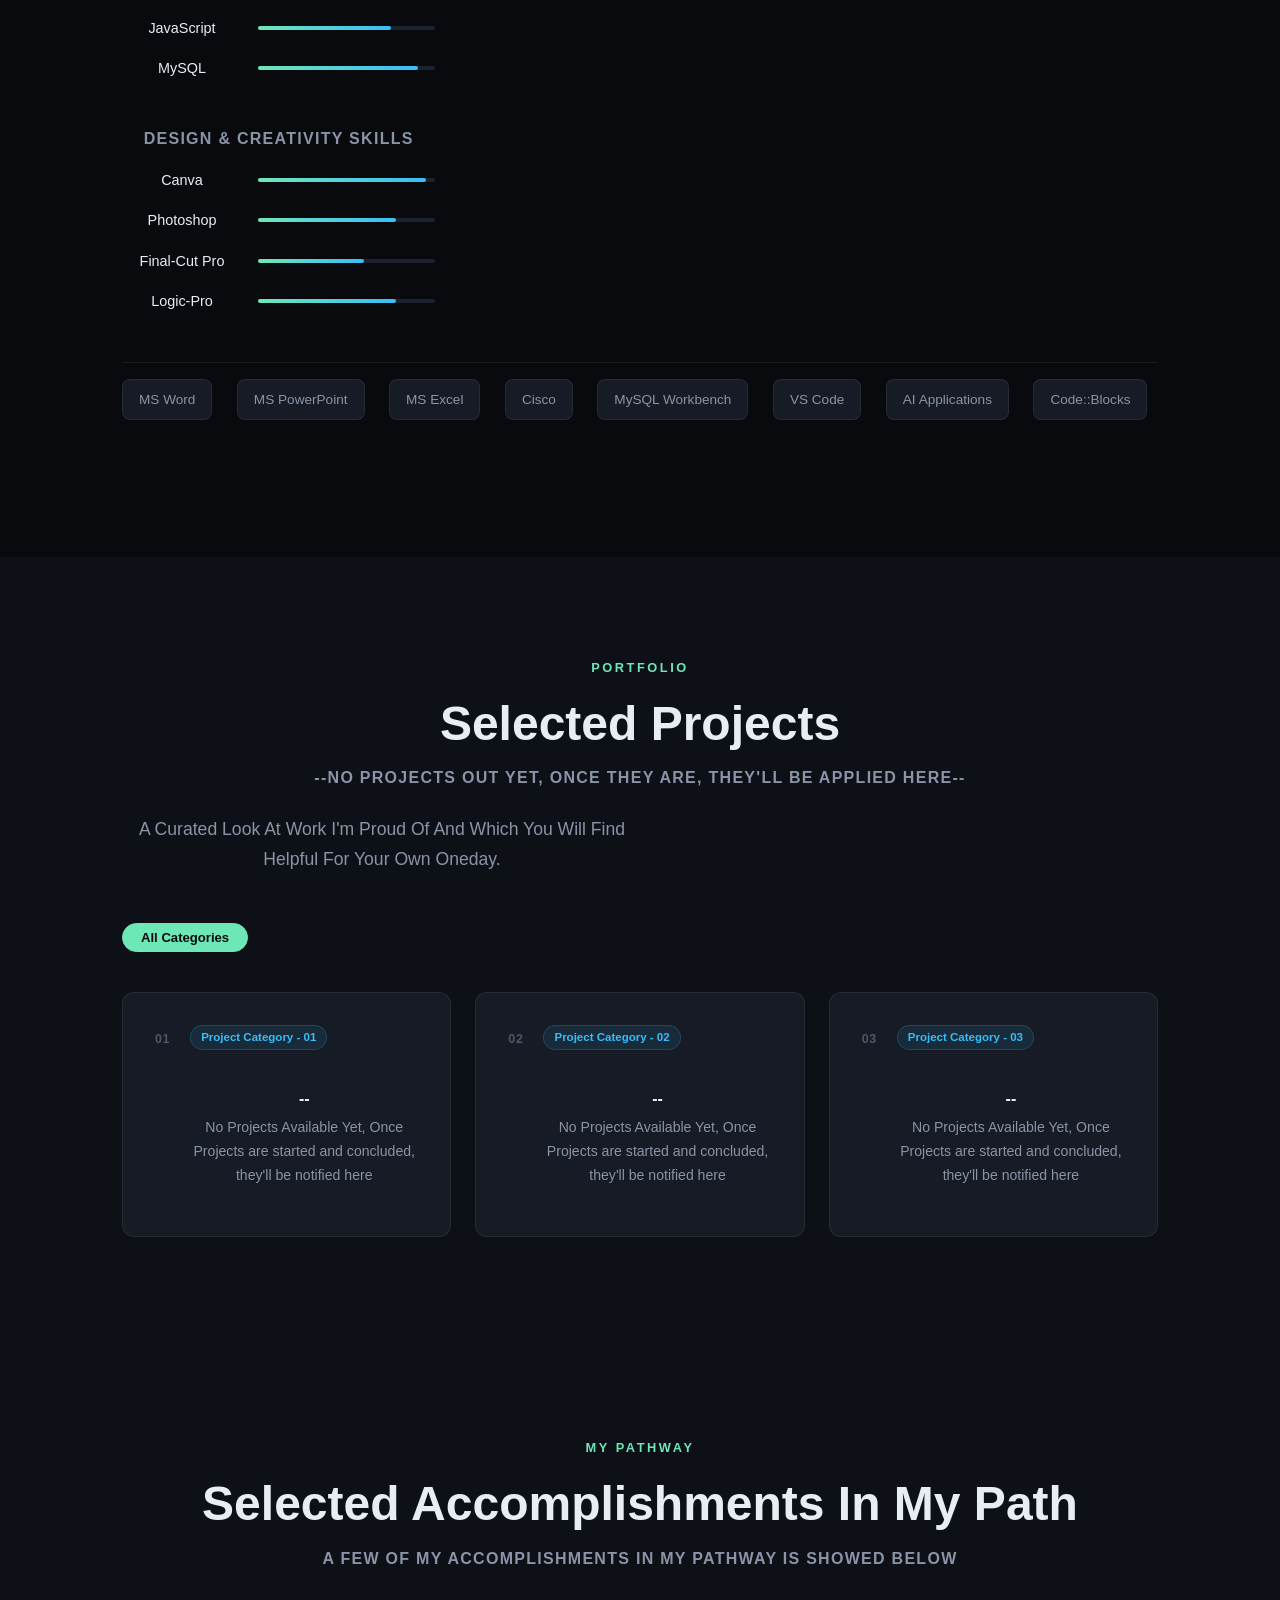
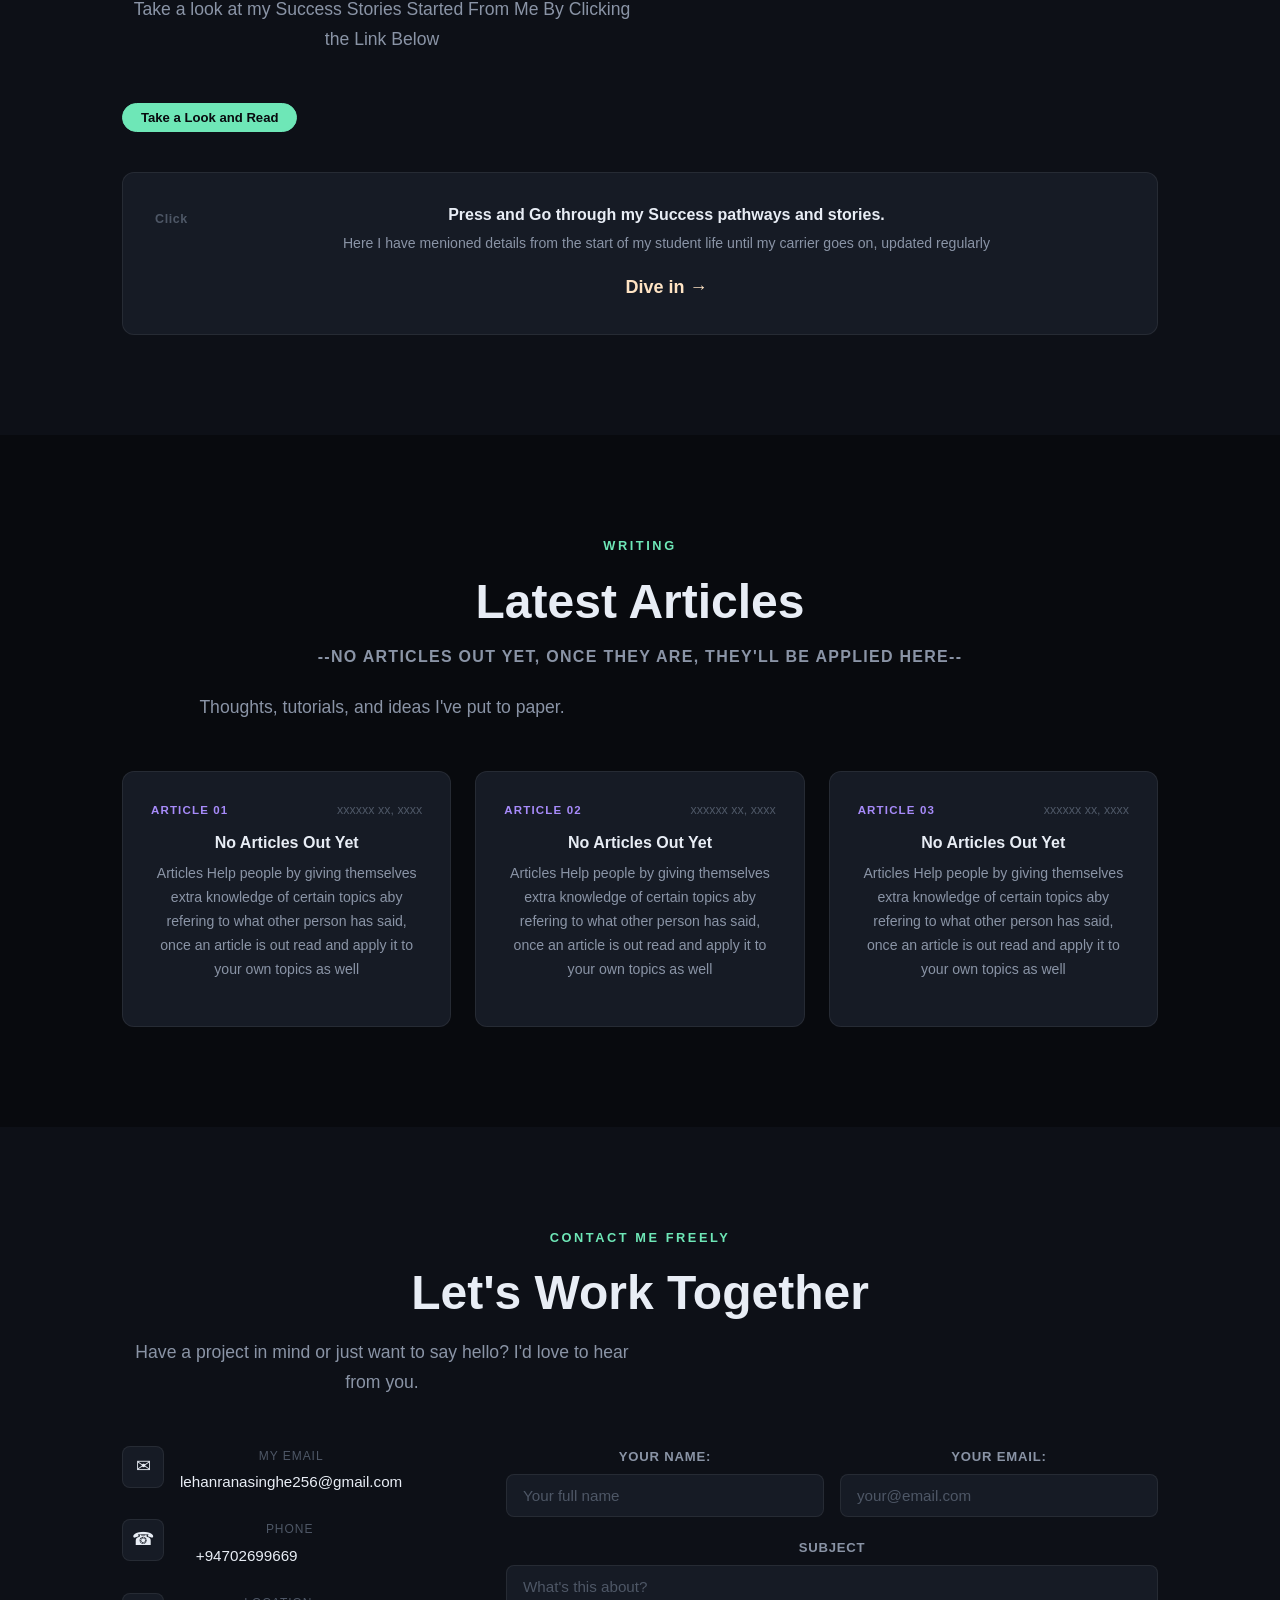
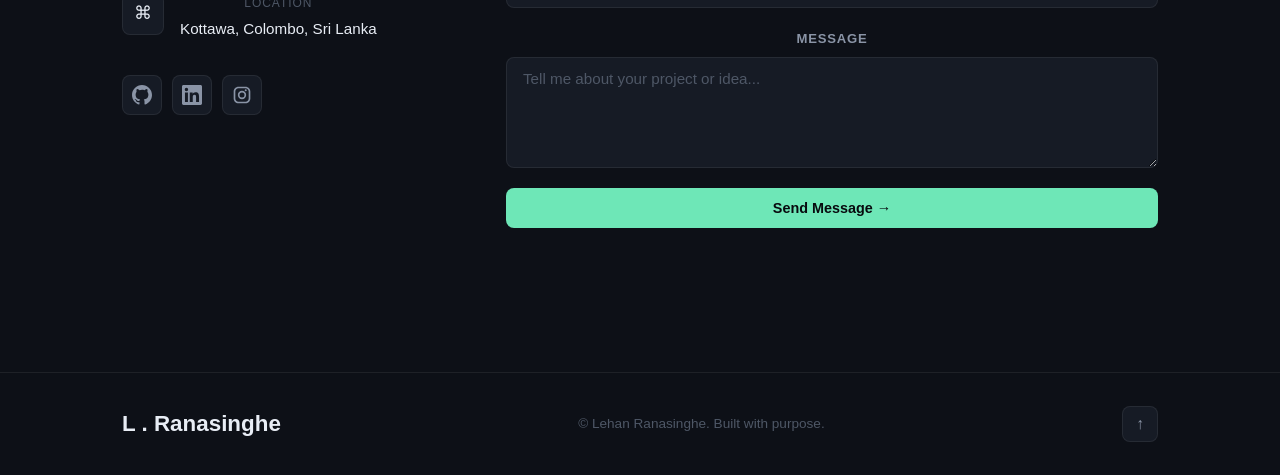
==== commit 5ea773e5: "Revise skills section and add Machine Learning Updated skill section to reflect personal skills and " ====
--- a/index.html
+++ b/index.html
@@ -336,7 +336,7 @@
 </a>
   </section>
 
-  <!-- ═══════════ SKILLS ═══════════ -->
+  <!-- ═══════════ Personal Skills ═══════════ -->
   <section id="skills" class="section">
     <div class="container">
       <div class="section-label">Skills</div>
@@ -378,7 +378,7 @@
               <div class="skill-bar"><div class="skill-fill" style="--pct:85%"></div></div>
             </div>
             <div class="skill-item">
-              <span class="skill-name">C</span>
+              <span class="skill-name">C#</span>
               <div class="skill-bar"><div class="skill-fill" style="--pct:70%"></div></div>
             </div>
             <div class="skill-item">
@@ -387,6 +387,10 @@
             </div>
           </div>
         </div>
+        <div class="skill-item">
+              <span class="skill-name">Machine Learning</span>
+              <div class="skill-bar"><div class="skill-fill" style="--pct:60%"></div></div>
+            </div>
 
         <div class="skills-group">
           <h4>Design &amp; Creativity Skills</h4>
@@ -711,4 +715,4 @@
 
   <script src="script.js"></script>
 </body>
-</html>+</html>
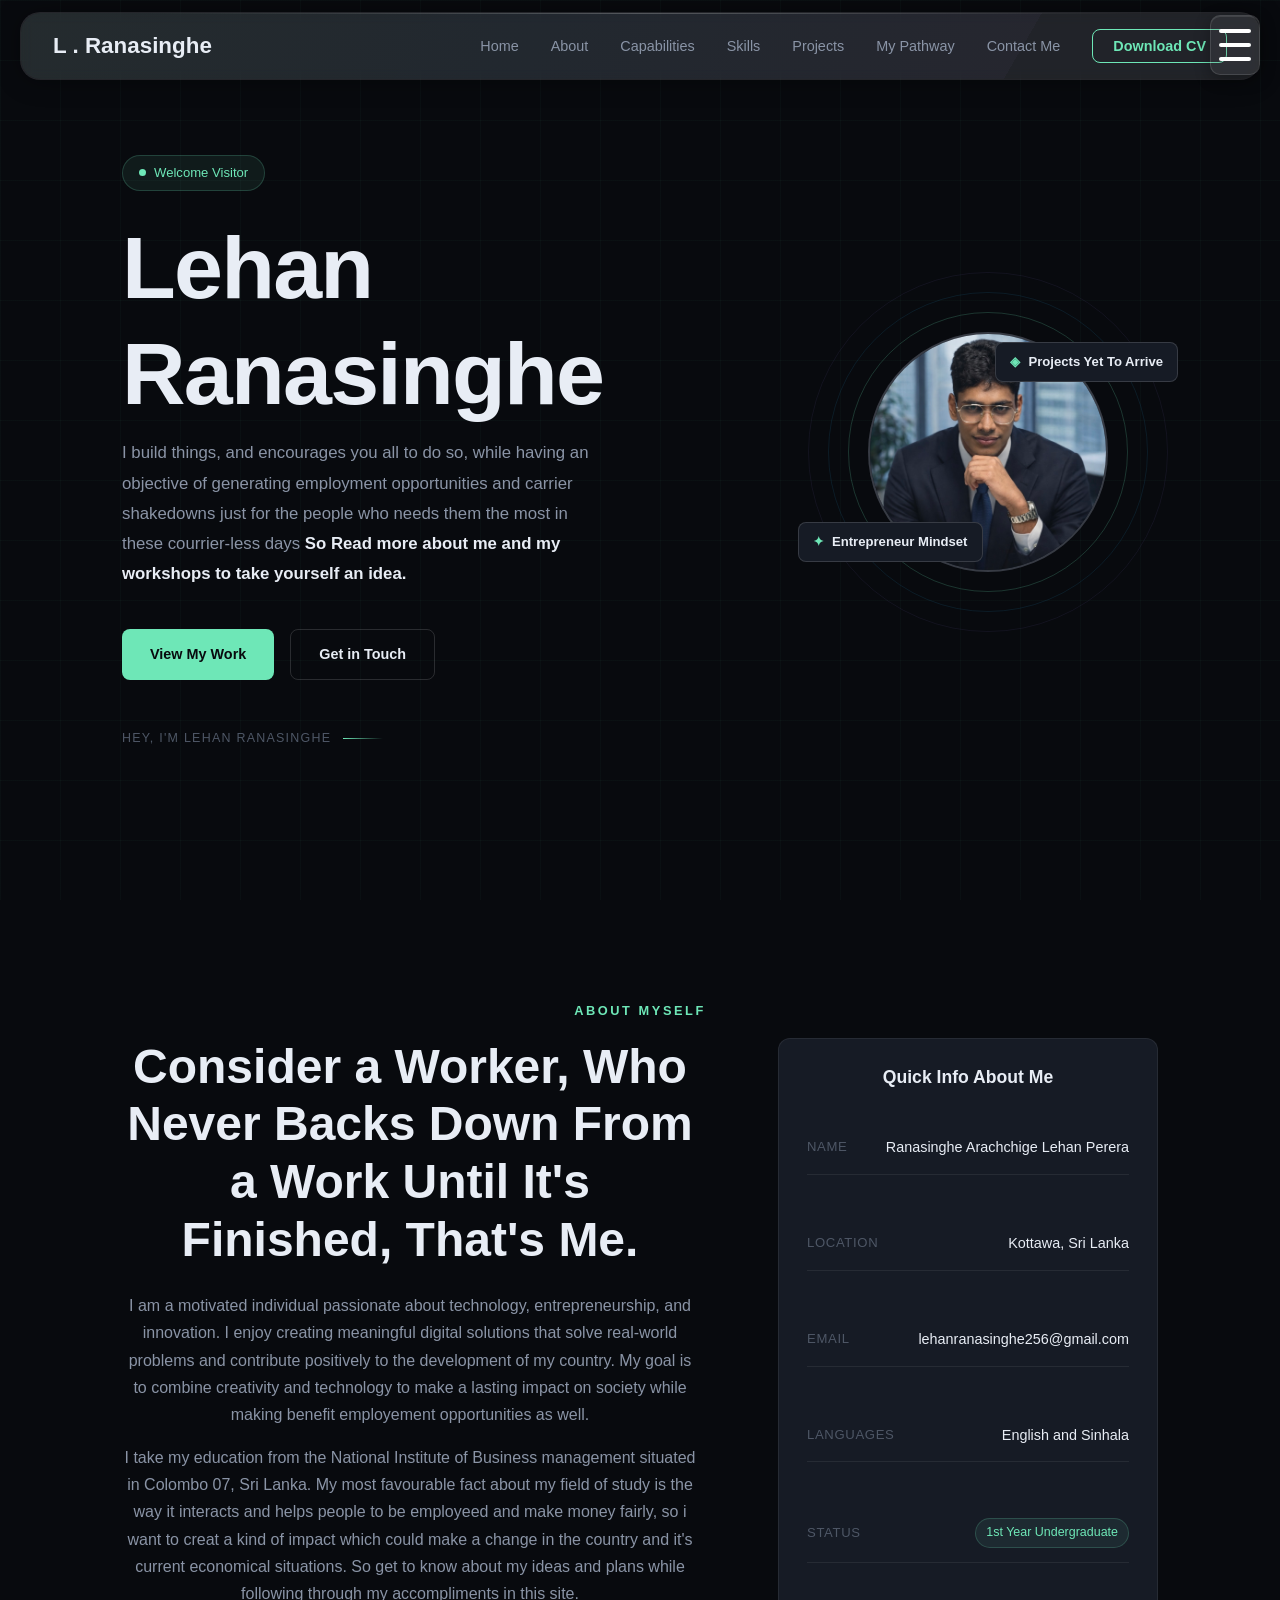
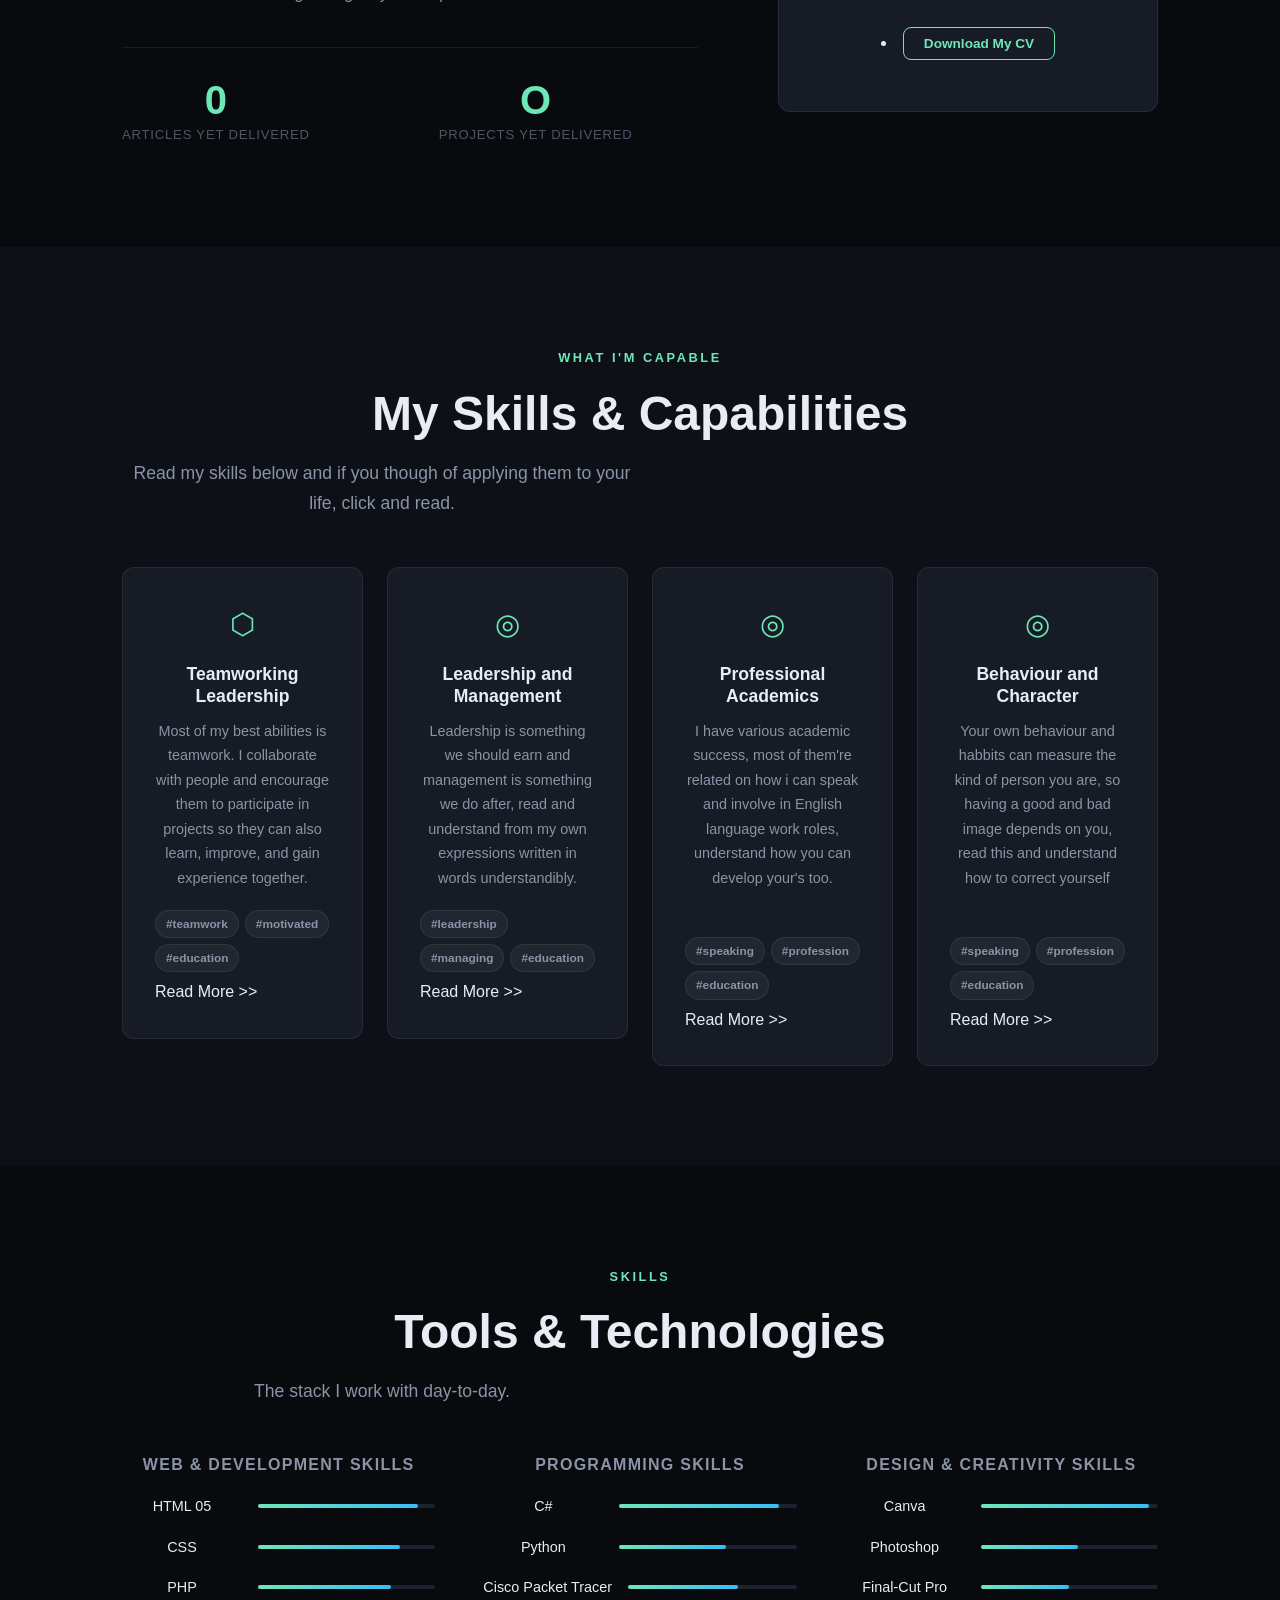
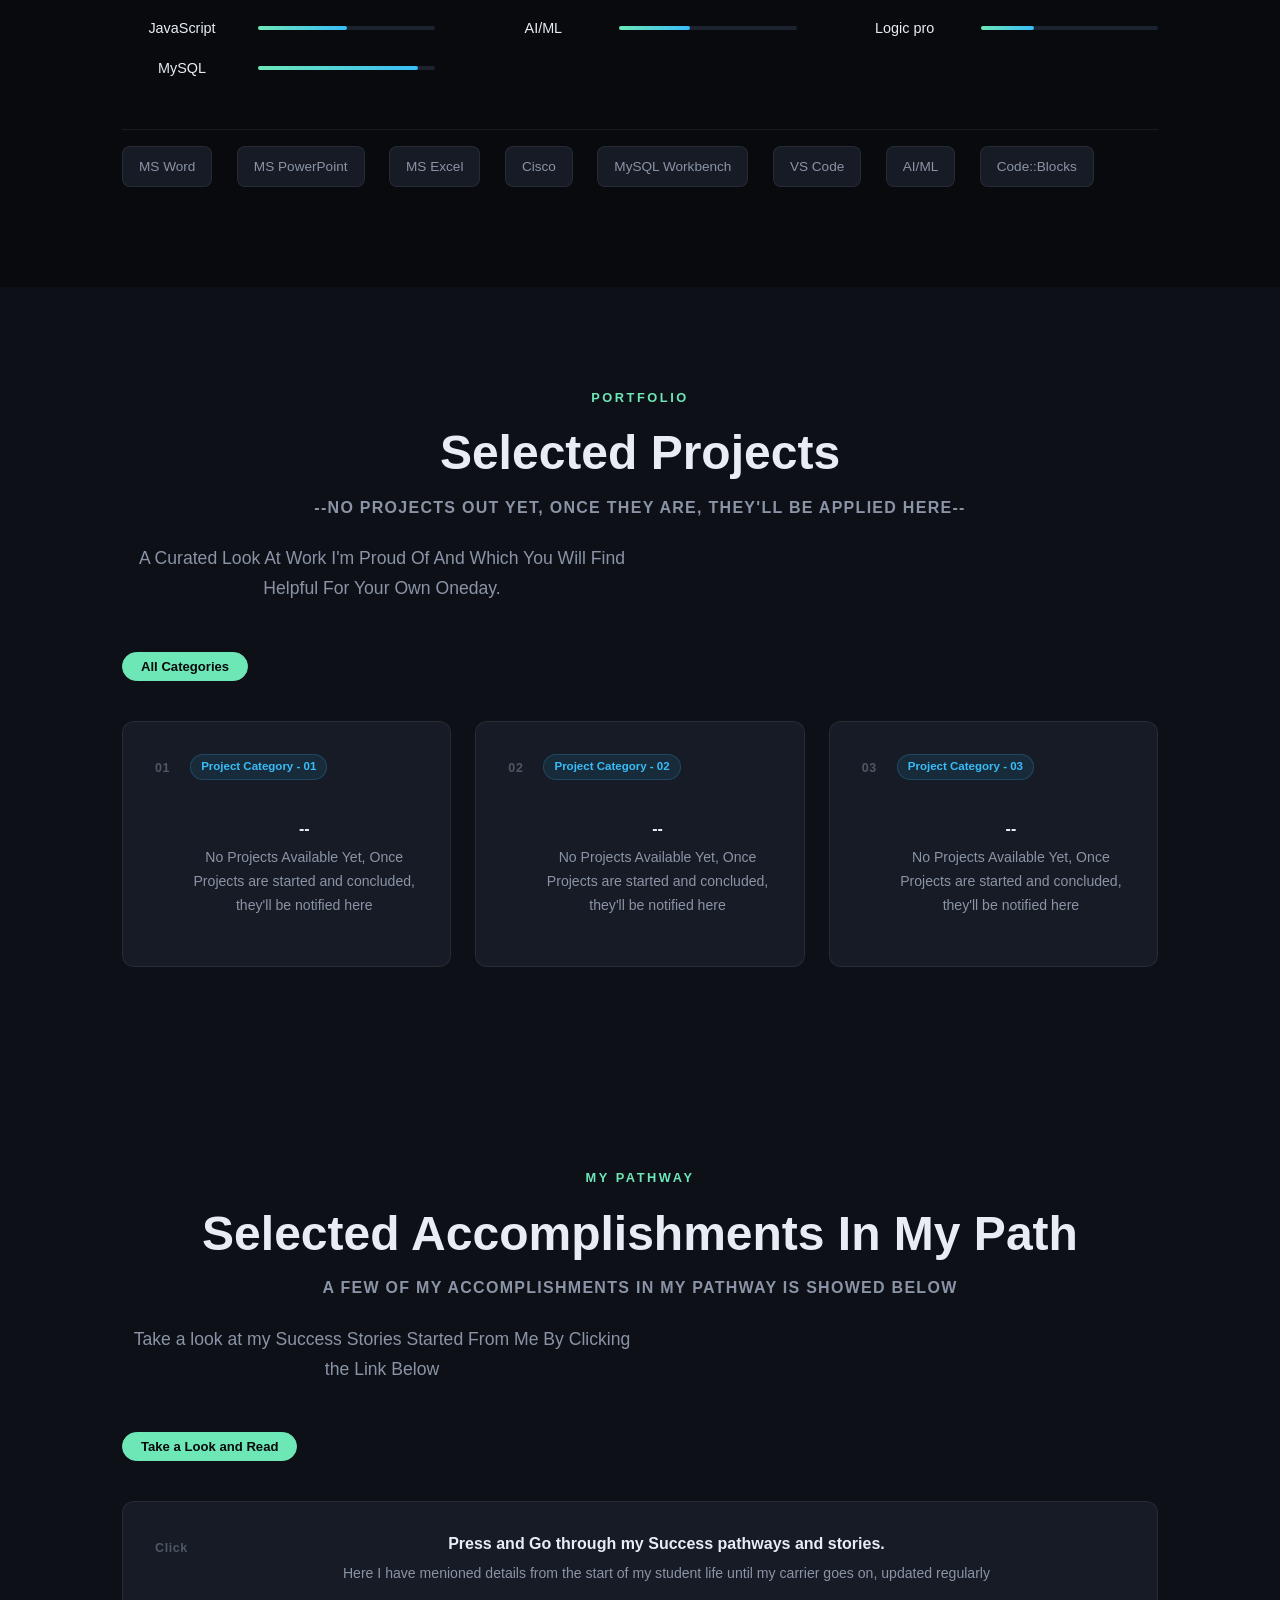
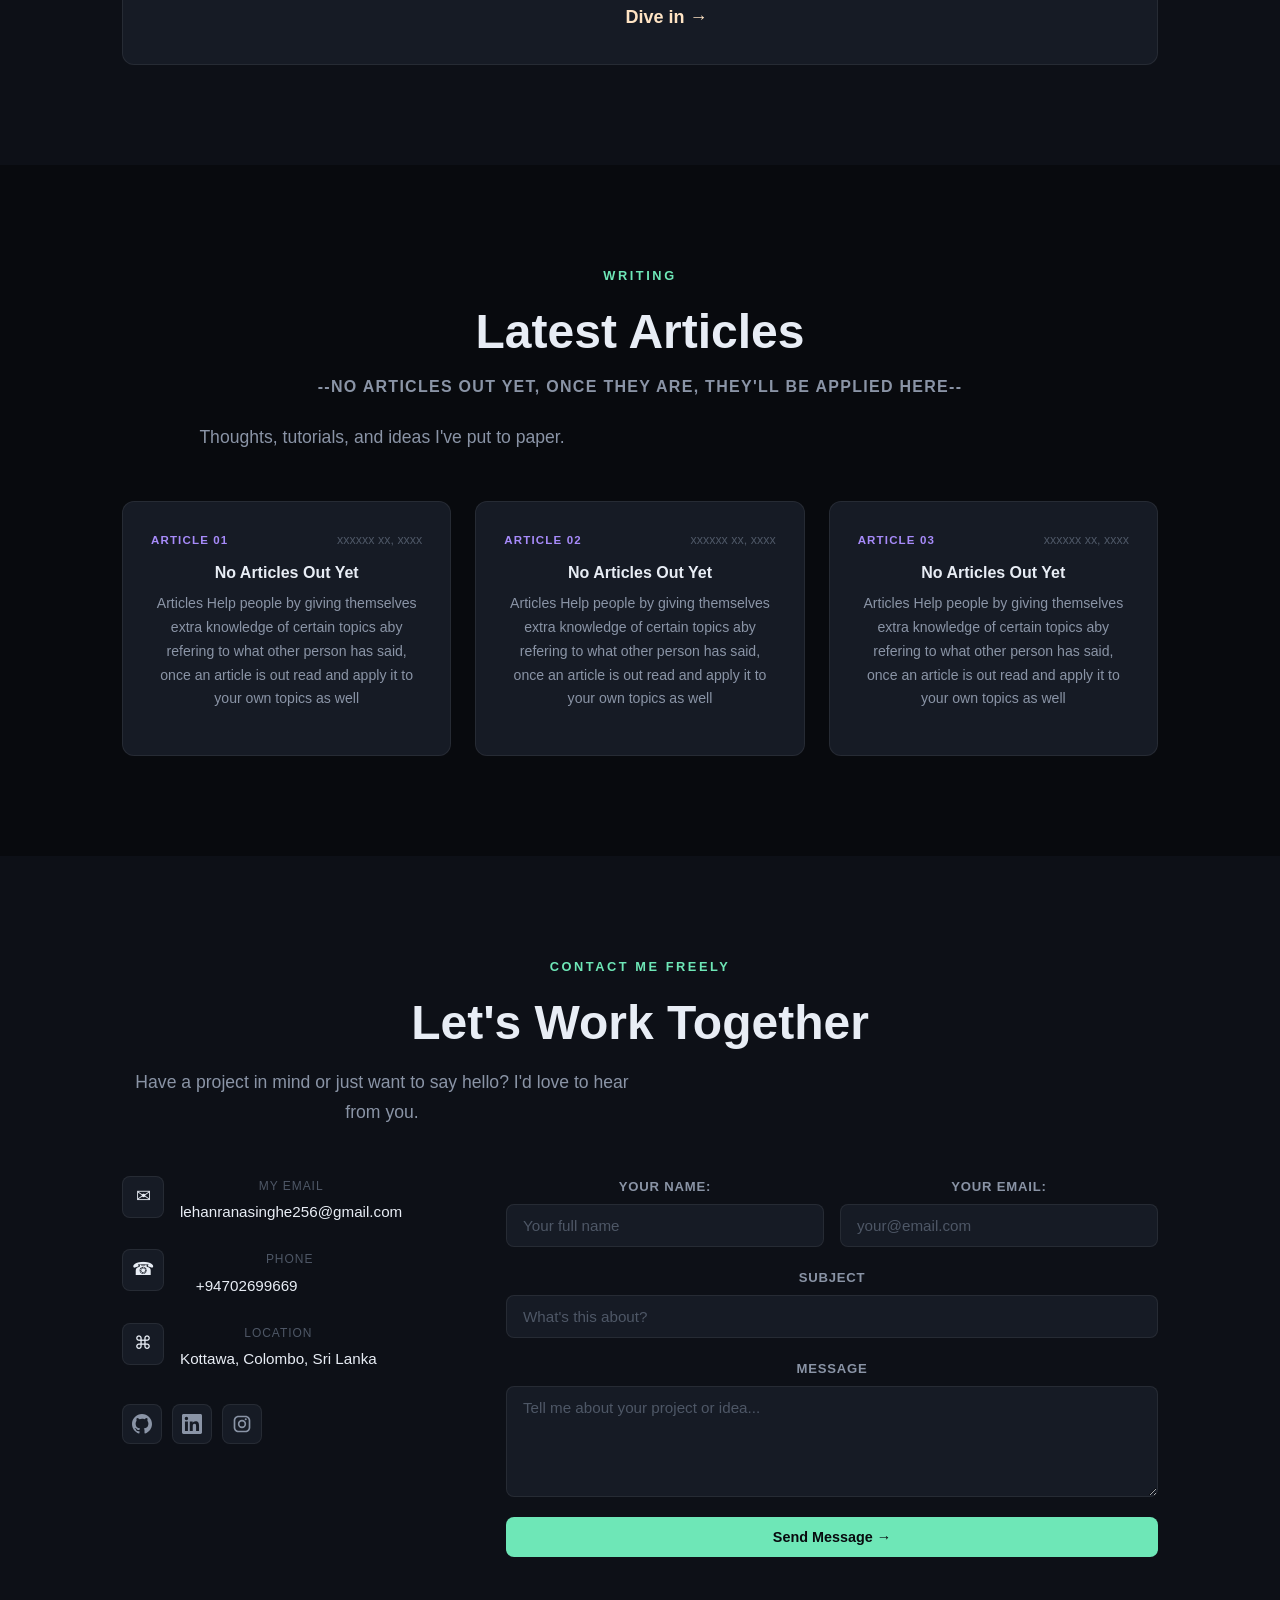
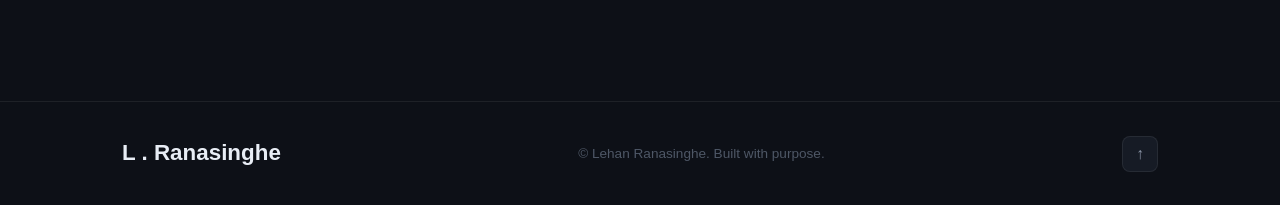
==== commit 3f8ee57f: "Add files via upload" ====
--- a/index.html
+++ b/index.html
@@ -361,7 +361,7 @@
             </div>
             <div class="skill-item">
               <span class="skill-name">JavaScript</span>
-              <div class="skill-bar"><div class="skill-fill" style="--pct:75%"></div></div>
+              <div class="skill-bar"><div class="skill-fill" style="--pct:50%"></div></div>
             </div>
             <div class="skill-item">
               <span class="skill-name">MySQL</span>
@@ -374,23 +374,23 @@
           <h4>Programming Skills</h4>
           <div class="skills-list">
             <div class="skill-item">
+              <span class="skill-name">C#</span>
+              <div class="skill-bar"><div class="skill-fill" style="--pct:90%"></div></div>
+            </div>
+            <div class="skill-item">
               <span class="skill-name">Python</span>
-              <div class="skill-bar"><div class="skill-fill" style="--pct:85%"></div></div>
-            </div>
-            <div class="skill-item">
-              <span class="skill-name">C#</span>
-              <div class="skill-bar"><div class="skill-fill" style="--pct:70%"></div></div>
+              <div class="skill-bar"><div class="skill-fill" style="--pct:60%"></div></div>
             </div>
             <div class="skill-item">
               <span class="skill-name">Cisco Packet Tracer</span>
               <div class="skill-bar"><div class="skill-fill" style="--pct:65%"></div></div>
             </div>
-          </div>
-        </div>
-        <div class="skill-item">
-              <span class="skill-name">Machine Learning</span>
-              <div class="skill-bar"><div class="skill-fill" style="--pct:60%"></div></div>
-            </div>
+            <div class="skill-item">
+              <span class="skill-name">AI/ML</span>
+              <div class="skill-bar"><div class="skill-fill" style="--pct:40%"></div></div>
+            </div>
+          </div>
+        </div>
 
         <div class="skills-group">
           <h4>Design &amp; Creativity Skills</h4>
@@ -401,15 +401,15 @@
             </div>
             <div class="skill-item">
               <span class="skill-name">Photoshop</span>
-              <div class="skill-bar"><div class="skill-fill" style="--pct:78%"></div></div>
+              <div class="skill-bar"><div class="skill-fill" style="--pct:55%"></div></div>
             </div>
             <div class="skill-item">
               <span class="skill-name">Final-Cut Pro</span>
-              <div class="skill-bar"><div class="skill-fill" style="--pct:60%"></div></div>
+              <div class="skill-bar"><div class="skill-fill" style="--pct:50%"></div></div>
             </div>
              <div class="skill-item">
-              <span class="skill-name">Logic-Pro</span>
-              <div class="skill-bar"><div class="skill-fill" style="--pct:78%"></div></div>
+              <span class="skill-name">Logic pro</span>
+              <div class="skill-bar"><div class="skill-fill" style="--pct:30%"></div></div>
             </div>
           </div>
         </div>
@@ -423,7 +423,7 @@
         <span>Cisco</span>&nbsp;
         <span>MySQL Workbench</span>&nbsp;
         <span>VS Code</span>&nbsp;
-        <span>AI Applications</span>&nbsp;
+        <span>AI/ML</span>&nbsp;
         <span>Code::Blocks</span>&nbsp;
       </div>
     </div>
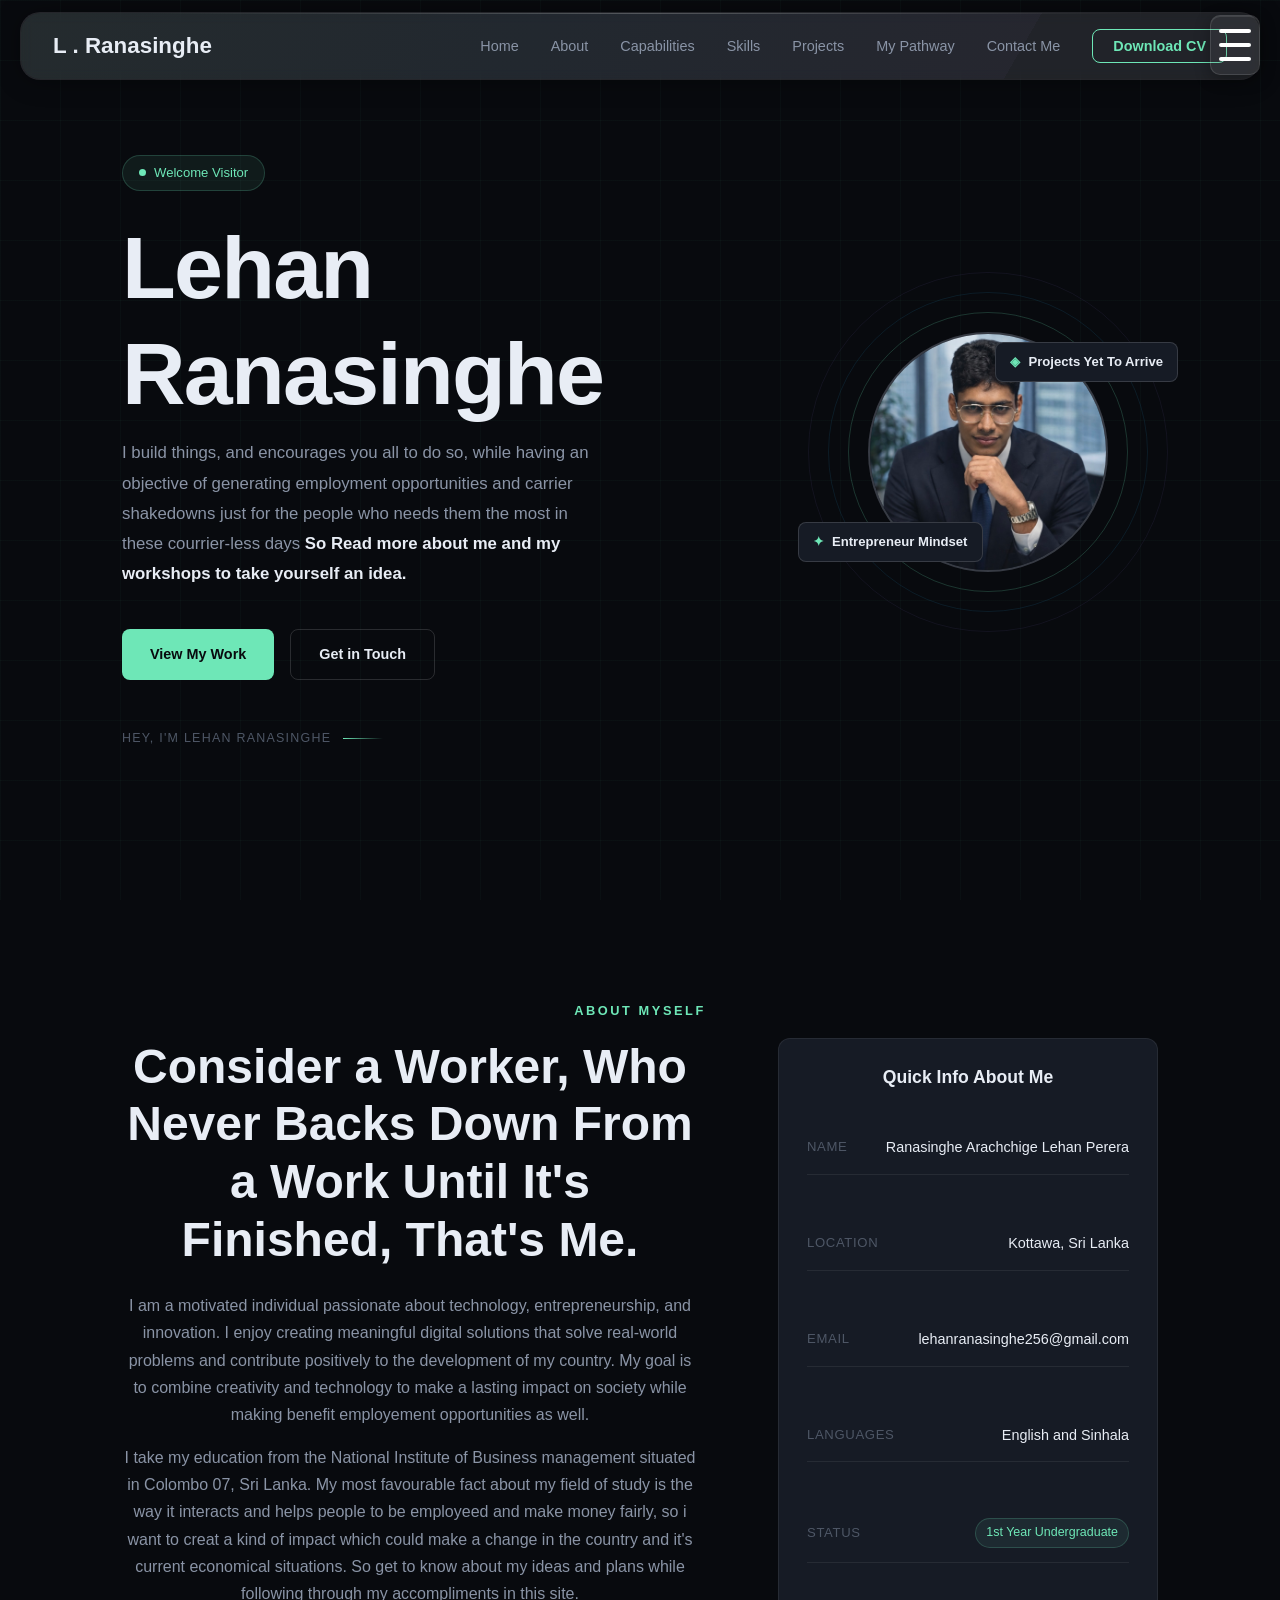
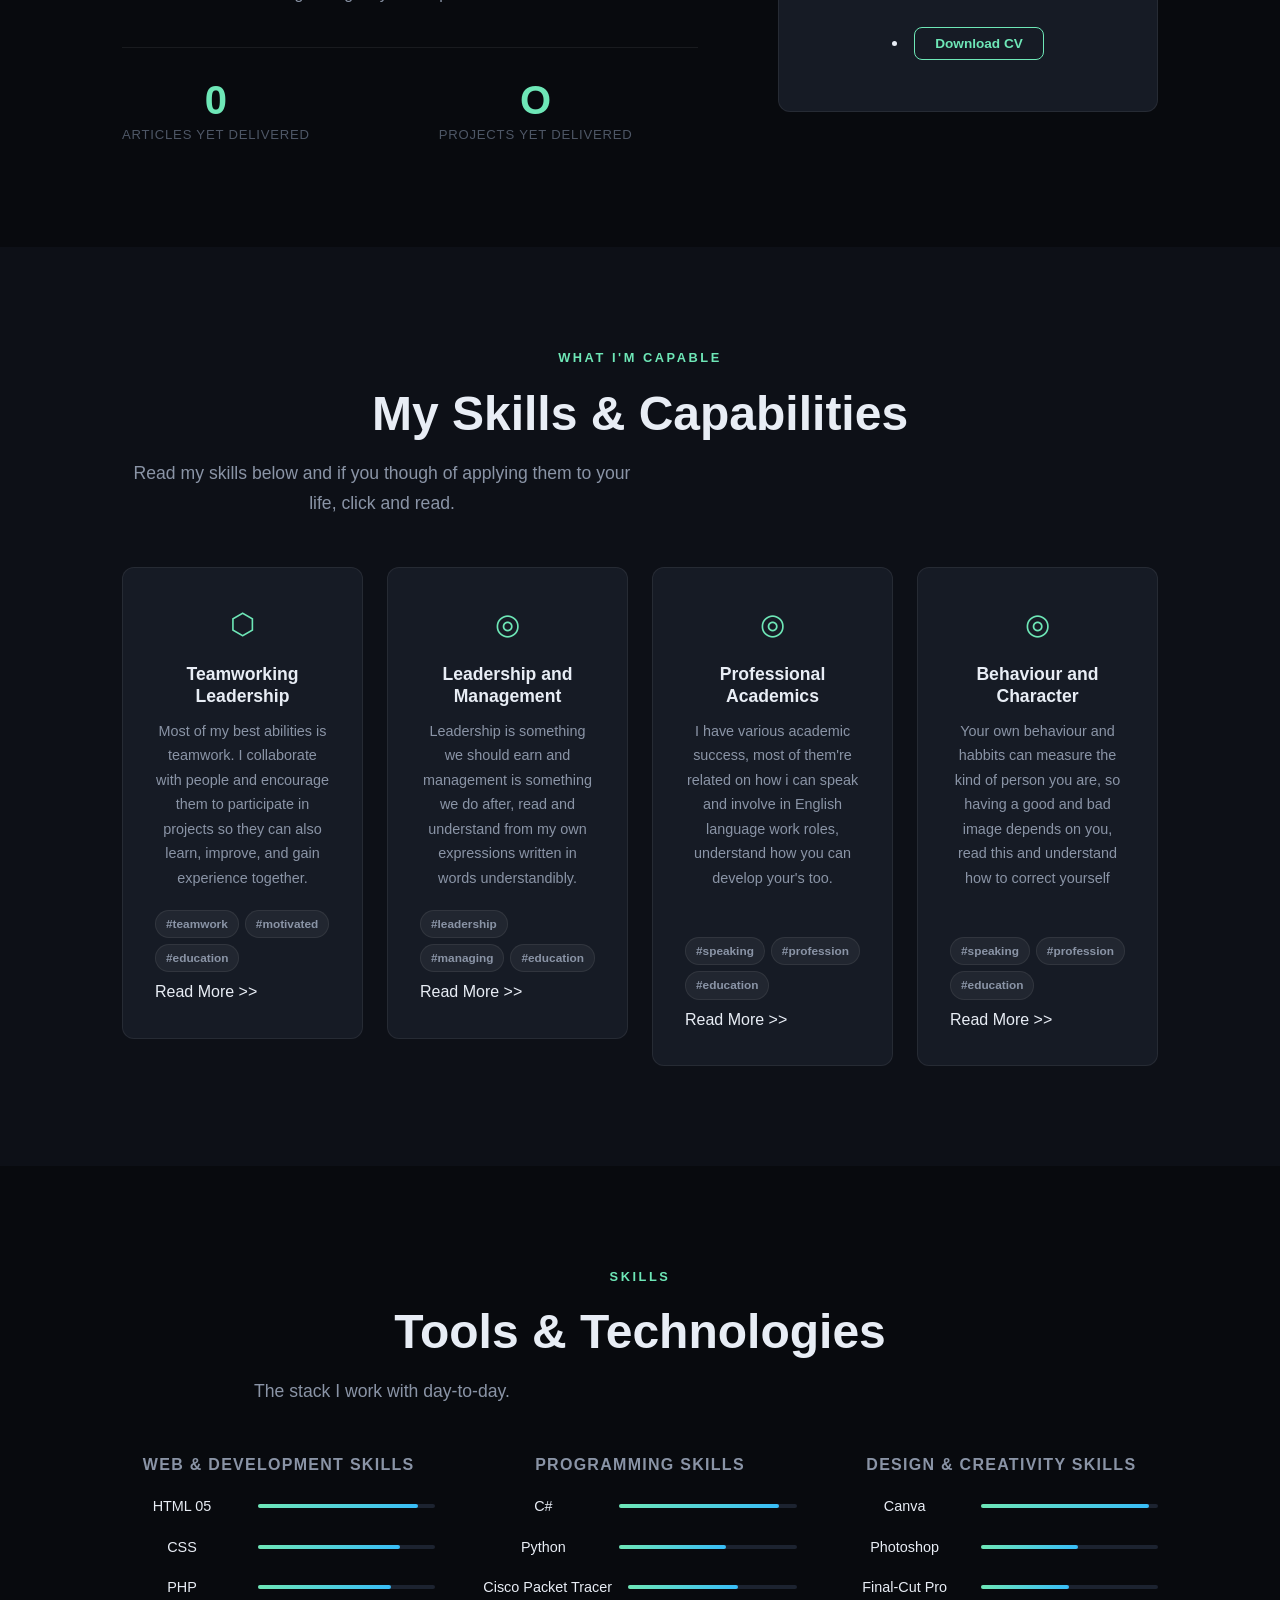
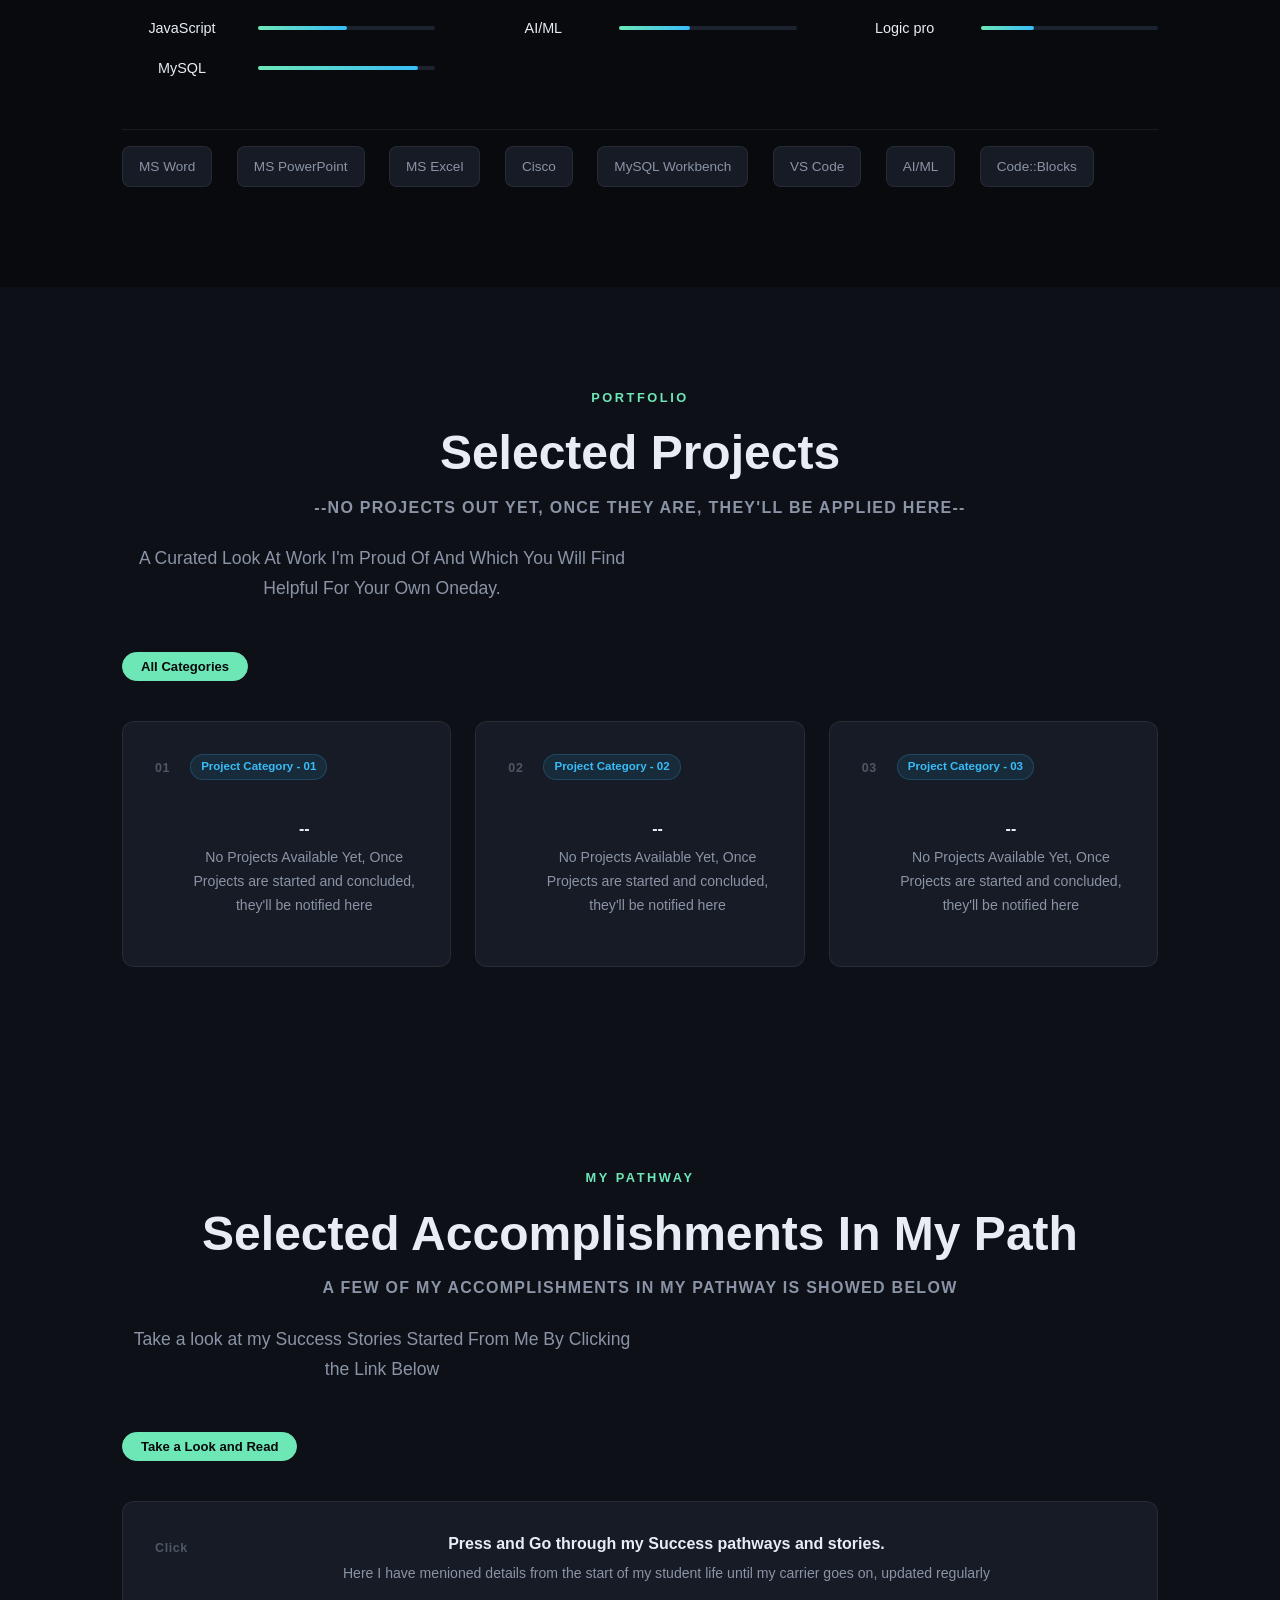
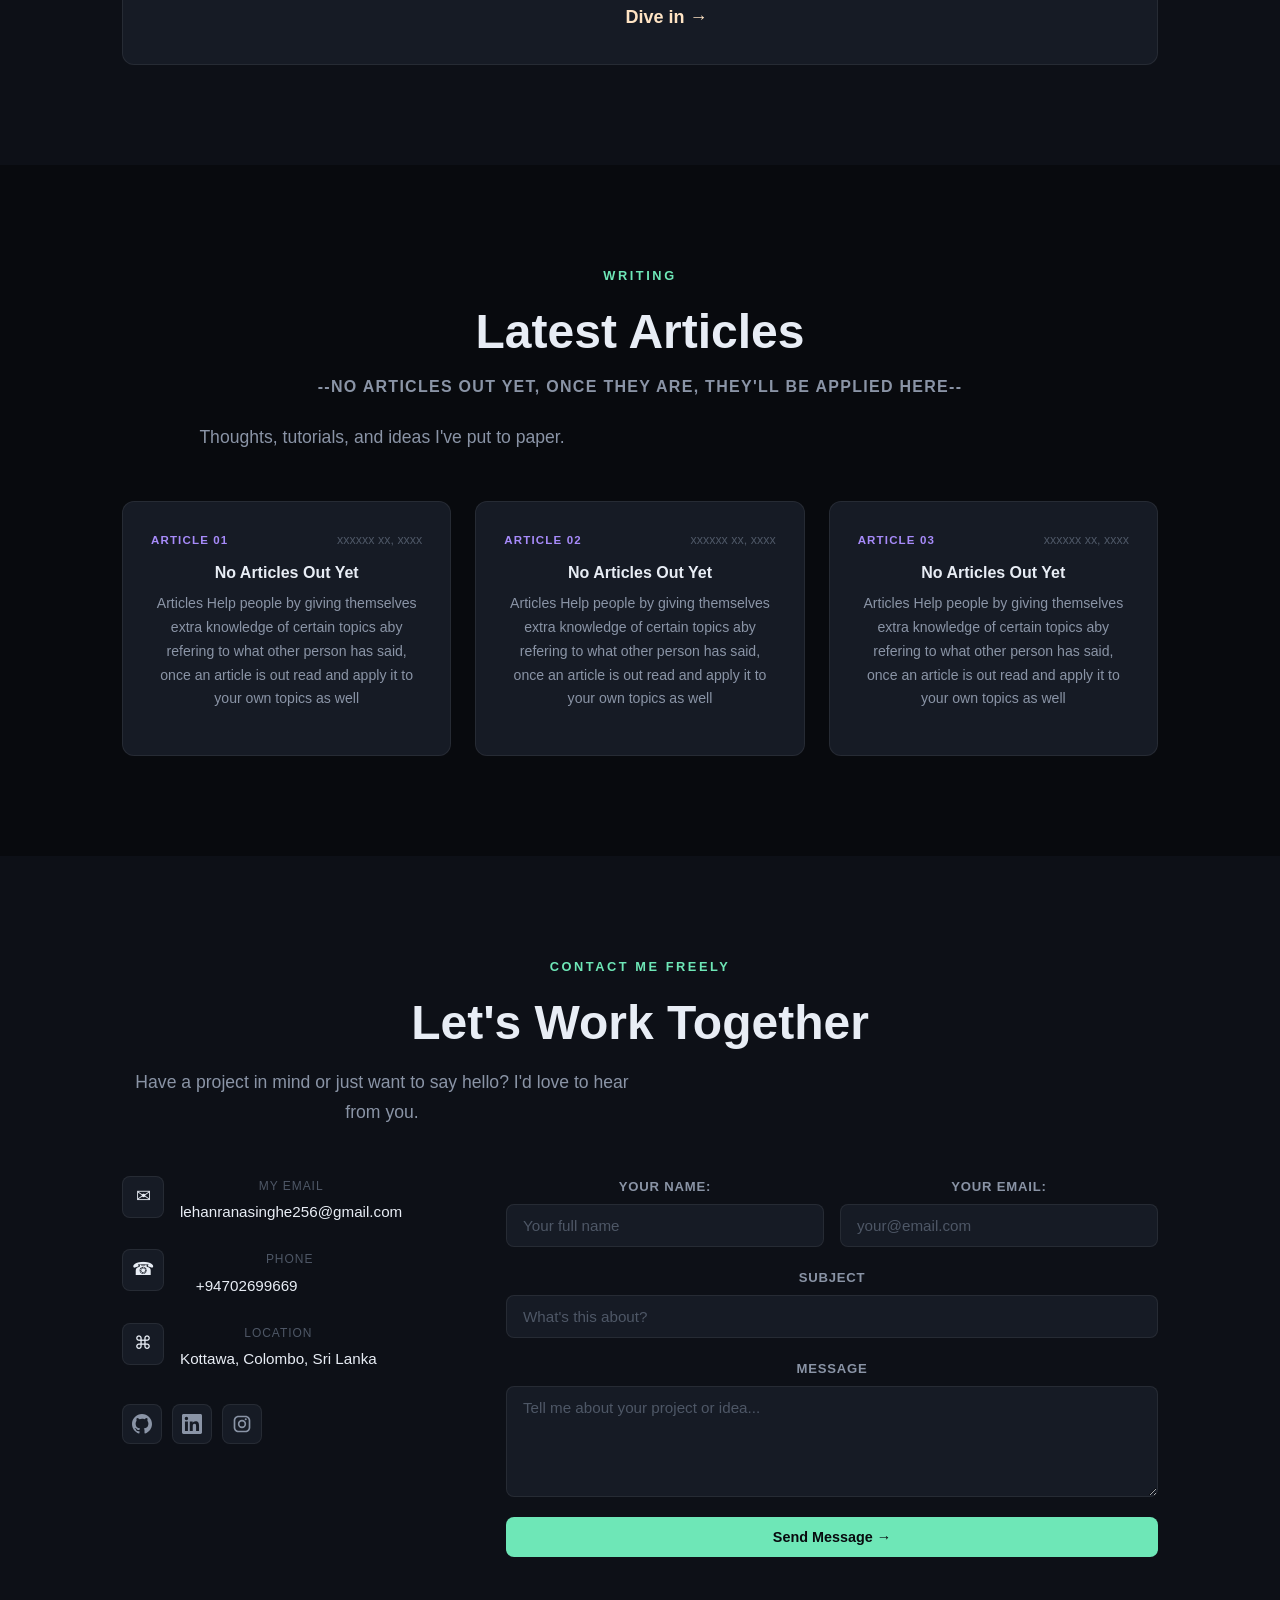
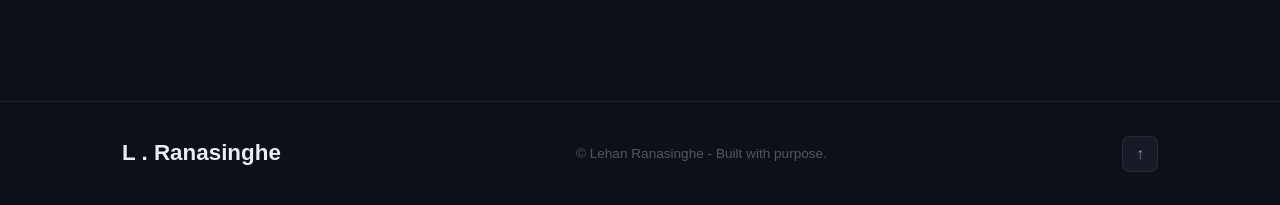
==== commit ed948324: "Add files via upload" ====
--- a/index.html
+++ b/index.html
@@ -153,7 +153,7 @@
         <li><a href="#projects">Projects</a></li>
         <li><a href="#work">My Pathway</a></li>
         <li><a href="#contact">Contact Me</a></li>
-        <li><a href="[data-uri]" class="nav-cta" download>Download CV</a></li>
+        <li><a href="cv.html" class="nav-cta" download>Download CV</a></li>
       </ul>
     </div>
   </nav>
@@ -257,7 +257,7 @@
                 <span class="info-val available">1st Year Undergraduate</span>
               </li><br>
             </ul>
-           <li><a href="[data-uri]